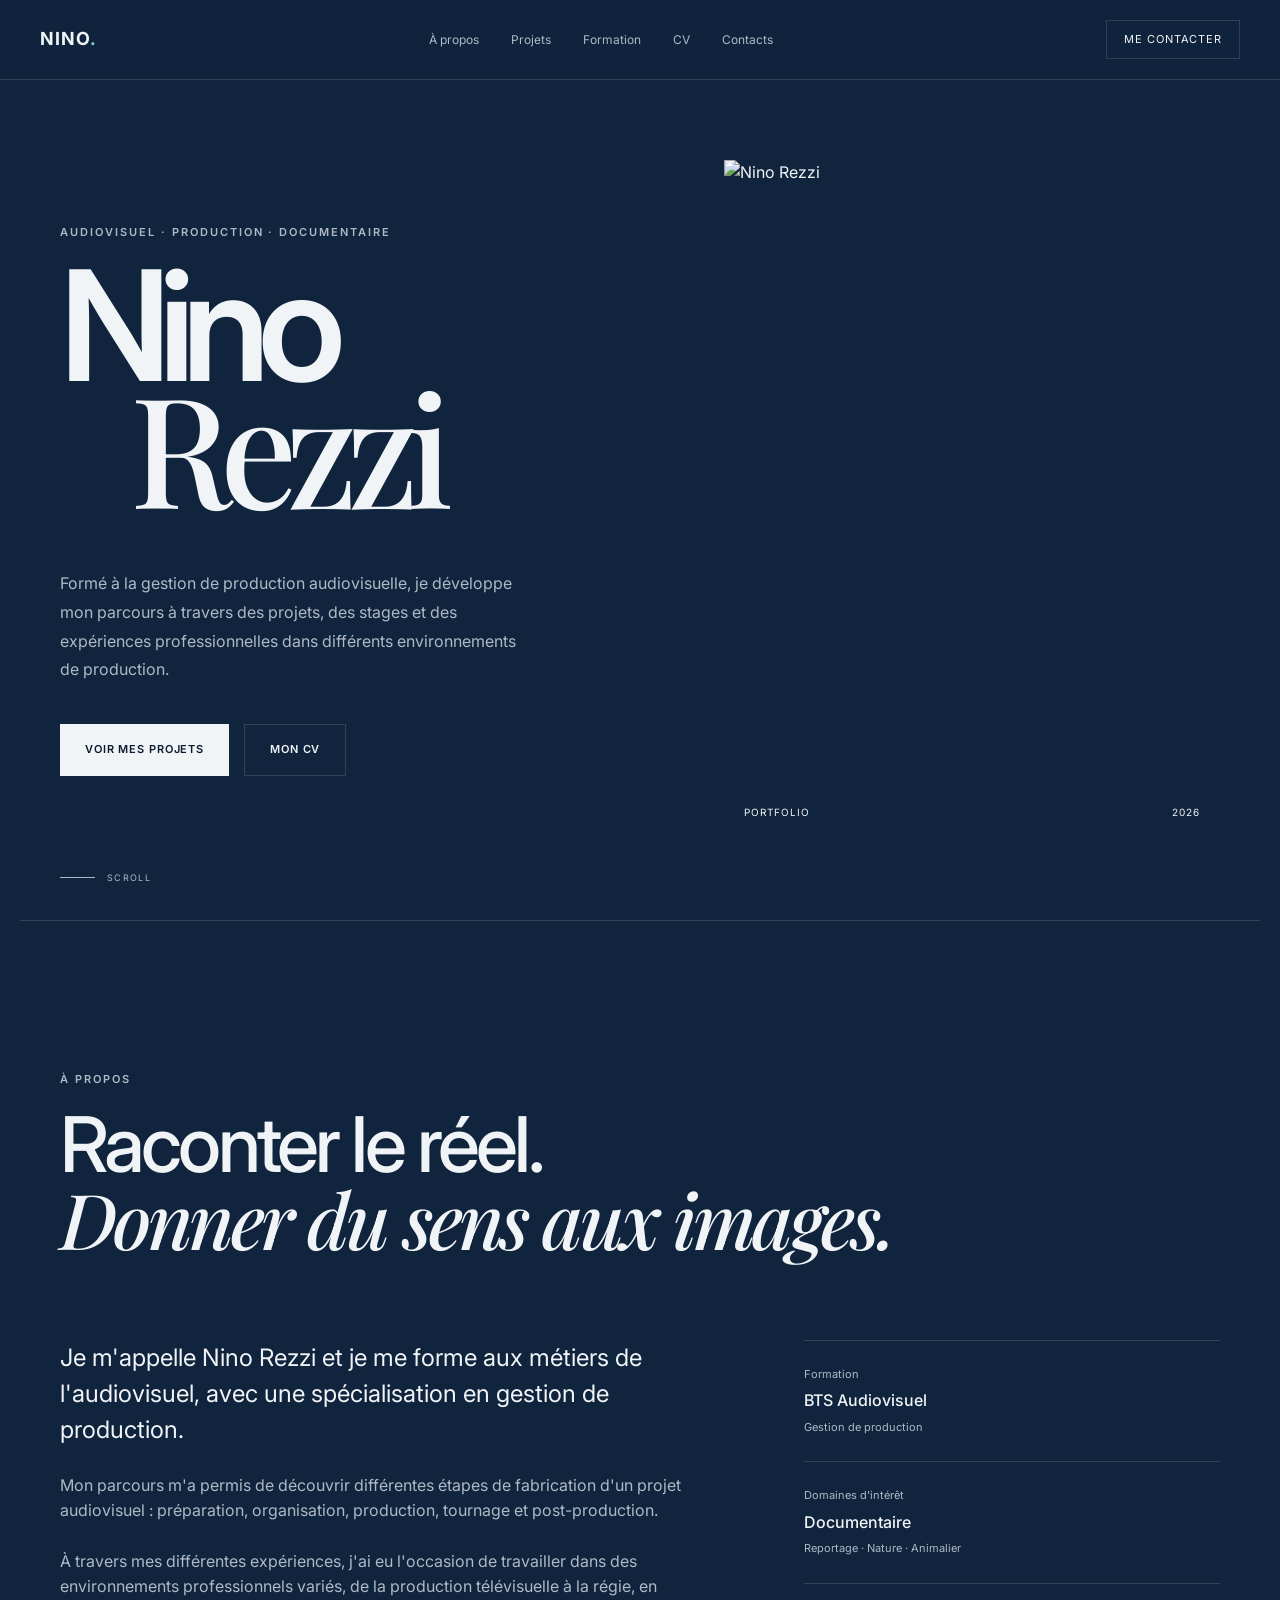
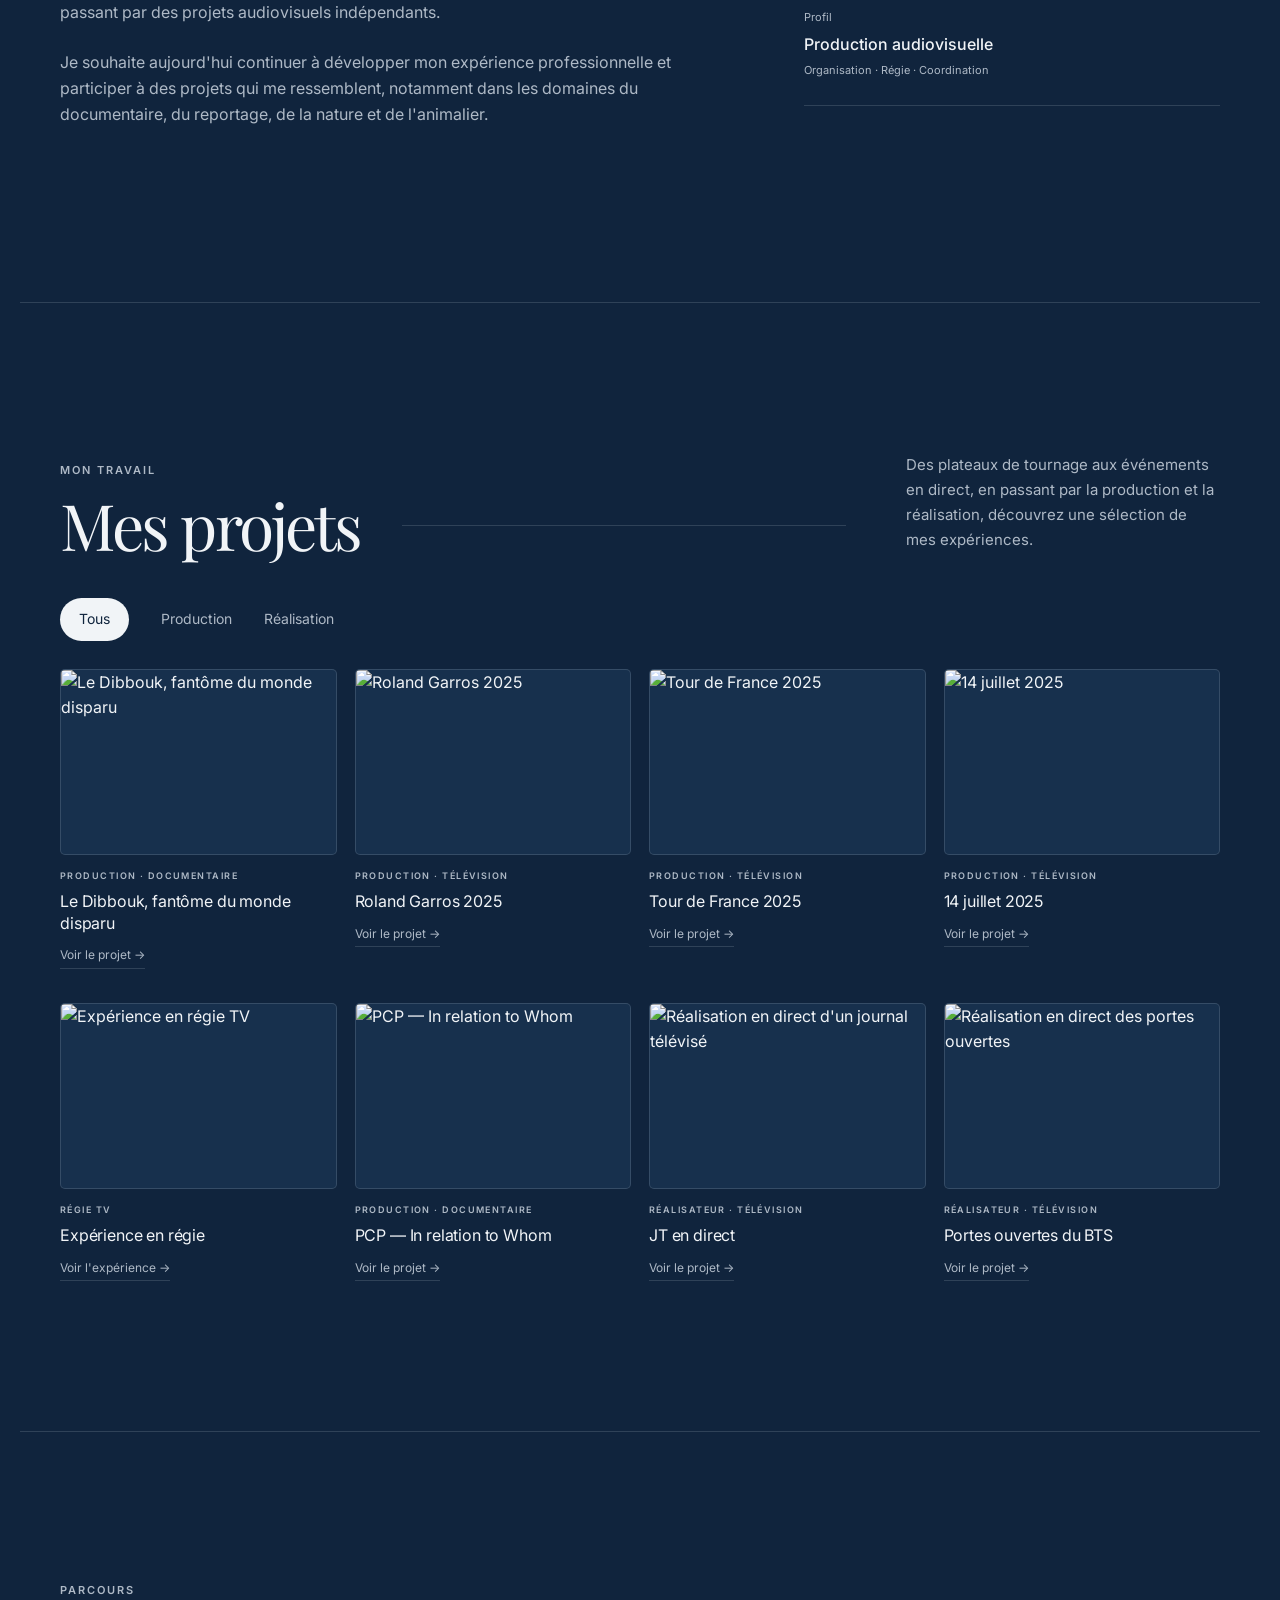
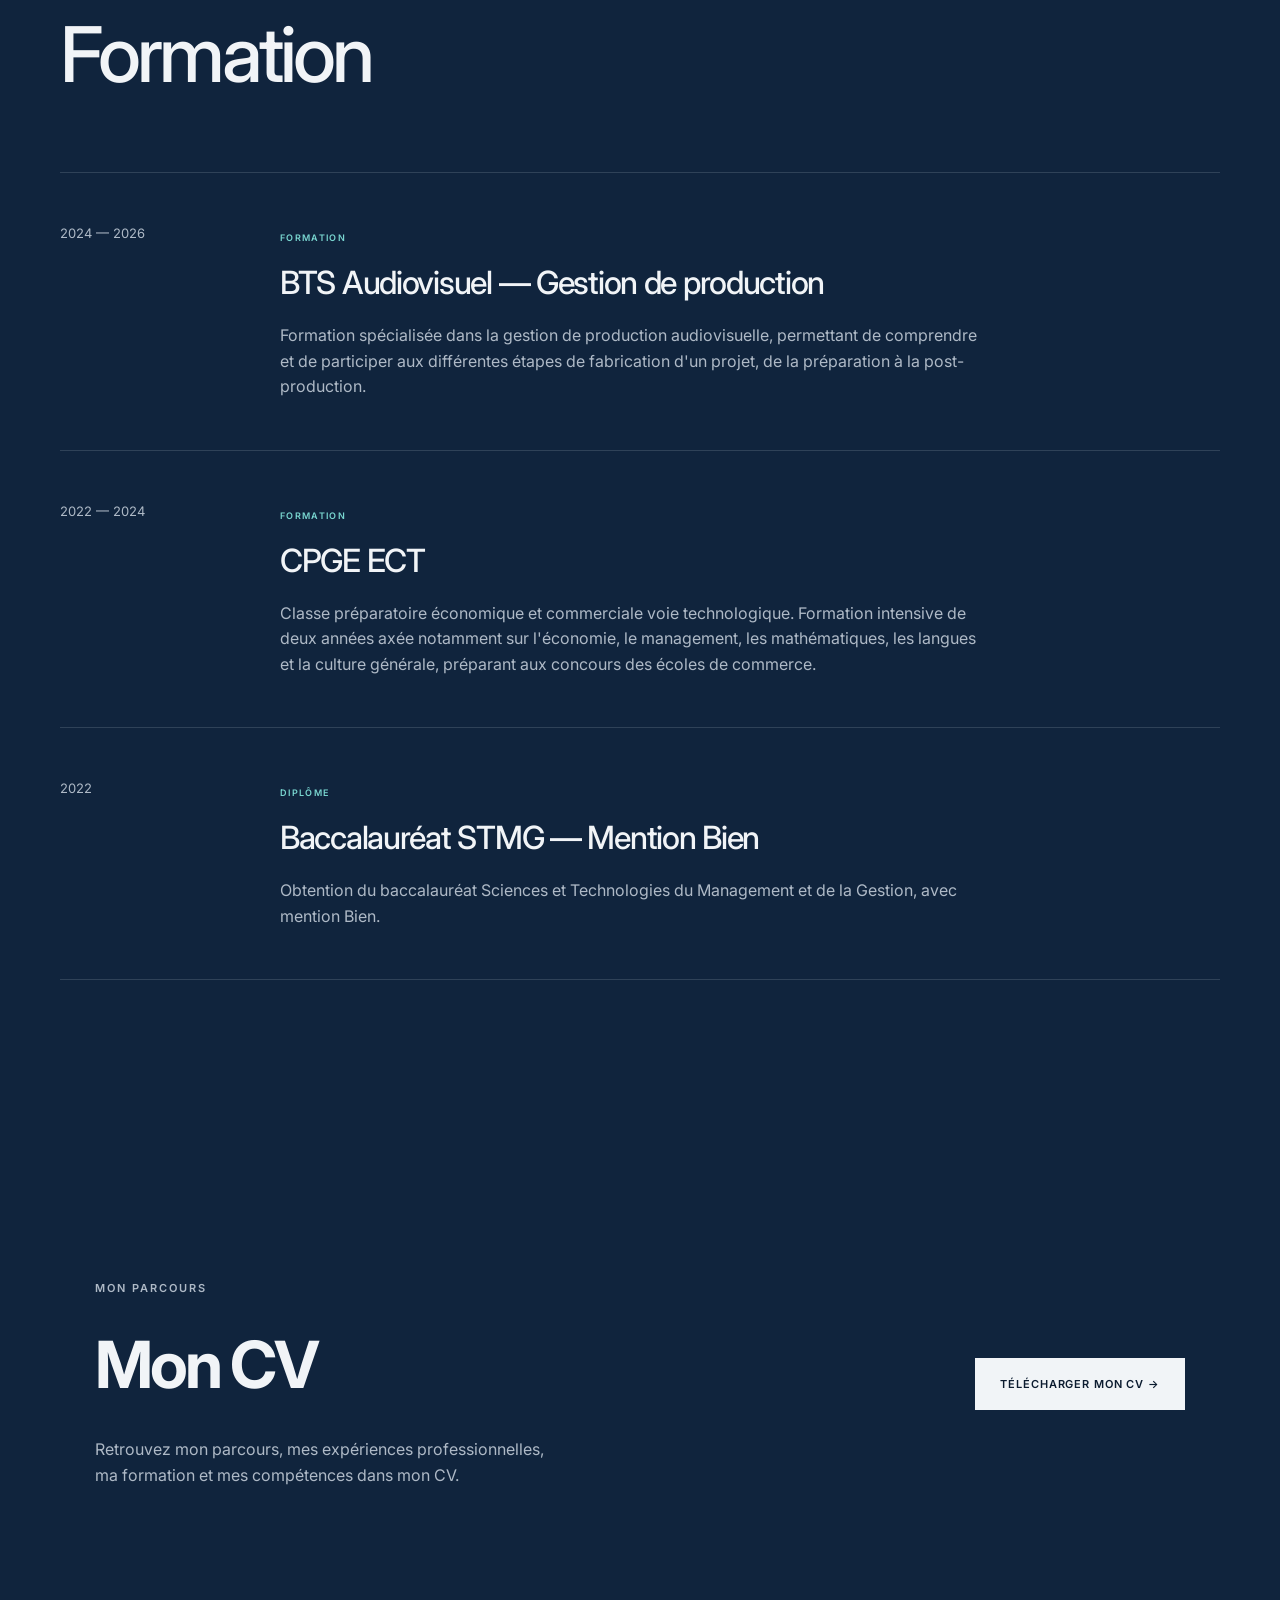
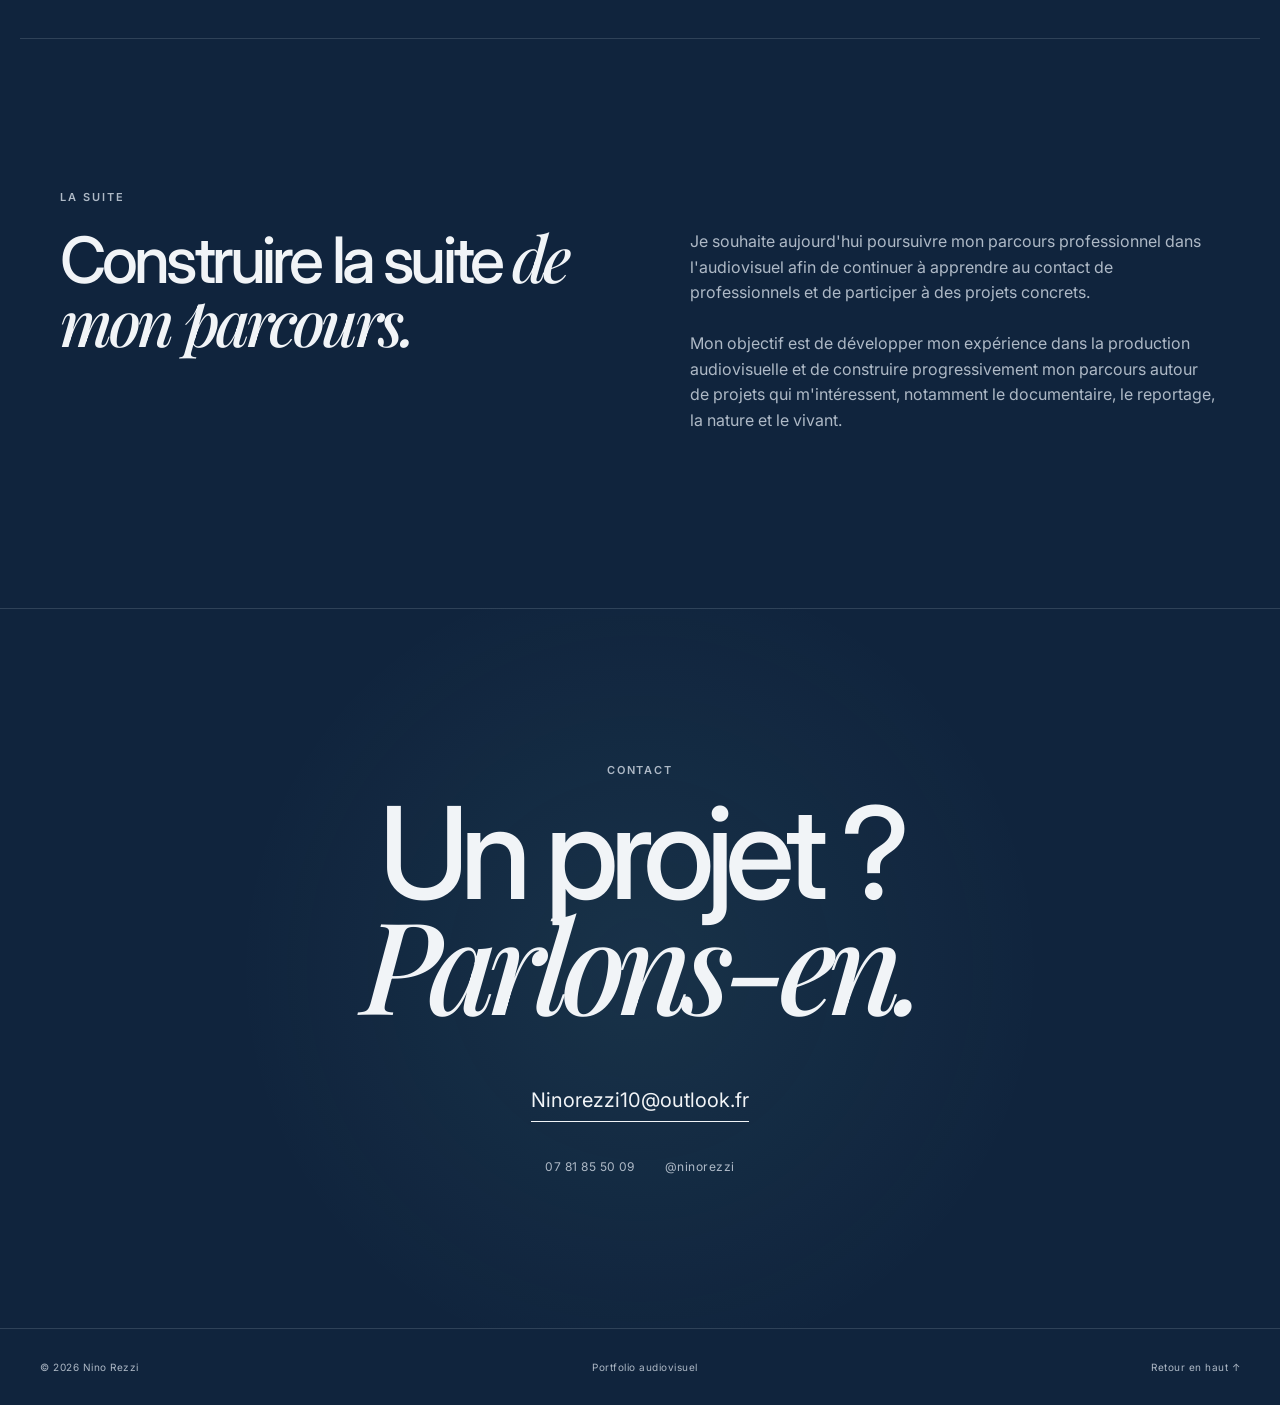
==== index.html @ d38b05e6 "Update index.html" ====
<!DOCTYPE html>
<html lang="fr">

<head>

    <meta charset="UTF-8">

    <meta
        name="viewport"
        content="width=device-width, initial-scale=1.0"
    >

    <title>Nino Rezzi — Portfolio</title>

    <meta
        name="description"
        content="Portfolio de Nino Rezzi — Audiovisuel, production et réalisation."
    >

    <link
        rel="stylesheet"
        href="style.css?v=20260908"
    >

    <link rel="preconnect" href="https://fonts.googleapis.com">

    <link
        rel="preconnect"
        href="https://fonts.gstatic.com"
        crossorigin
    >

    <link
        href="https://fonts.googleapis.com/css2?family=Inter:wght@300;400;500;600;700&family=Playfair+Display:ital,wght@0,500;0,600;1,500&display=swap"
        rel="stylesheet"
    >

</head>


<body>


<!-- =====================================================
     NAVIGATION
===================================================== -->

<header class="navbar">

    <a
        href="#accueil"
        class="logo"
    >
        NINO<span>.</span>
    </a>


    <nav>

        <a href="#apropos">
            À propos
        </a>

        <a href="#projets">
            Projets
        </a>

        <a href="#formation">
            Formation
        </a>

        <a href="#cv">
            CV
        </a>

        <a href="#contact">
            Contacts
        </a>

    </nav>


    <a
        href="#contact"
        class="nav-button"
    >
        Me contacter
    </a>

</header>



<main>


<!-- =====================================================
     ACCUEIL
===================================================== -->

<section
    id="accueil"
    class="hero"
>

    <div class="hero-content">

        <p class="eyebrow">
            AUDIOVISUEL · PRODUCTION · DOCUMENTAIRE
        </p>


        <h1>
            Nino<br>
            <span>Rezzi</span>
        </h1>


        <p class="hero-description">

            Formé à la gestion de production audiovisuelle,
            je développe mon parcours à travers des projets,
            des stages et des expériences professionnelles
            dans différents environnements de production.

        </p>


        <div class="hero-buttons">

            <a
                href="#projets"
                class="button button-primary"
            >
                Voir mes projets
            </a>


            <a
                href="#cv"
                class="button button-secondary"
            >
                Mon CV
            </a>

        </div>

    </div>



    <div class="hero-image">

        <img
            src="images/hero.jpg"
            alt="Nino Rezzi"
        >


        <div class="image-caption">

            <span>
                PORTFOLIO
            </span>

            <span>
                2026
            </span>

        </div>

    </div>



    <div class="scroll-indicator">

        <span></span>

        SCROLL

    </div>

</section>



<!-- =====================================================
     À PROPOS
===================================================== -->

<section
    id="apropos"
    class="section about"
>

    <div class="section-header">

        <p class="eyebrow">
            À PROPOS
        </p>


        <h2>

            Raconter le réel.<br>

            <em>
                Donner du sens aux images.
            </em>

        </h2>

    </div>



    <div class="about-grid">


        <div class="about-text">

            <p class="large-text">

                Je m'appelle Nino Rezzi et je me forme aux métiers
                de l'audiovisuel, avec une spécialisation en
                gestion de production.

            </p>


            <p>

                Mon parcours m'a permis de découvrir différentes
                étapes de fabrication d'un projet audiovisuel :
                préparation, organisation, production, tournage
                et post-production.

            </p>


            <p>

                À travers mes différentes expériences, j'ai eu
                l'occasion de travailler dans des environnements
                professionnels variés, de la production télévisuelle
                à la régie, en passant par des projets audiovisuels
                indépendants.

            </p>


            <p>

                Je souhaite aujourd'hui continuer à développer
                mon expérience professionnelle et participer à
                des projets qui me ressemblent, notamment dans
                les domaines du documentaire, du reportage,
                de la nature et de l'animalier.

            </p>

        </div>



        <div class="about-info">


            <div class="info-item">

                <span>
                    Formation
                </span>

                <strong>
                    BTS Audiovisuel
                </strong>

                <small>
                    Gestion de production
                </small>

            </div>



            <div class="info-item">

                <span>
                    Domaines d'intérêt
                </span>

                <strong>
                    Documentaire
                </strong>

                <small>
                    Reportage · Nature · Animalier
                </small>

            </div>



            <div class="info-item">

                <span>
                    Profil
                </span>

                <strong>
                    Production audiovisuelle
                </strong>

                <small>
                    Organisation · Régie · Coordination
                </small>

            </div>


        </div>

    </div>

</section>



<!-- =====================================================
     PROJETS
===================================================== -->

<section
    id="projets"
    class="section projects"
>


    <!-- =================================================
         EN-TÊTE
    ================================================== -->

    <div class="projects-heading">


        <div class="projects-title">

            <p class="eyebrow">
                MON TRAVAIL
            </p>


            <div class="projects-title-row">

                <h2>
                    Mes projets
                </h2>

                <span class="projects-line"></span>

            </div>

        </div>



        <p class="projects-description">

            Des plateaux de tournage aux événements en direct,
            en passant par la production et la réalisation,
            découvrez une sélection de mes expériences.

        </p>

    </div>



    <!-- =================================================
         FILTRES
         
         SEULEMENT :
         TOUS
         PRODUCTION
         RÉALISATION
    ================================================== -->

    <div class="projects-filters">


        <button
            type="button"
            class="project-filter active"
            data-filter="all"
        >
            Tous
        </button>


        <button
            type="button"
            class="project-filter"
            data-filter="production"
        >
            Production
        </button>


        <button
            type="button"
            class="project-filter"
            data-filter="realisation"
        >
            Réalisation
        </button>


    </div>



    <!-- =================================================
         GRILLE
    ================================================== -->

    <div class="projects-grid">


        <!-- =================================================
             LE DIBBOUK
             PRODUCTION · DOCUMENTAIRE
        ================================================== -->

        <article
            class="project-card"
            data-role="production"
        >

            <div class="project-image">

                <img
                    src="images/dibbouk.jpg"
                    alt="Le Dibbouk, fantôme du monde disparu"
                >


                <div class="project-overlay">

                    <div class="project-preview">

                        <span class="preview-label">
                            MA CONTRIBUTION
                        </span>


                        <p>

                            Gestion de l'équipe technique,
                            organisation et programmation
                            du tournage.

                        </p>


                        <a
                            href="projets/dibbouk.html"
                            class="preview-link"
                        >
                            Voir le projet →
                        </a>

                    </div>

                </div>

            </div>



            <div class="project-info">

                <span class="project-category">
                    PRODUCTION · DOCUMENTAIRE
                </span>


                <h3>
                    Le Dibbouk, fantôme du monde disparu
                </h3>


                <a
                    href="projets/dibbouk.html"
                    class="project-link"
                >
                    Voir le projet →
                </a>

            </div>

        </article>



        <!-- =================================================
             ROLAND GARROS
             PRODUCTION · TÉLÉVISION
        ================================================== -->

        <article
            class="project-card"
            data-role="production"
        >

            <div class="project-image">

                <img
                    src="images/roland-garros.jpg"
                    alt="Roland Garros 2025"
                >


                <div class="project-overlay">

                    <div class="project-preview">

                        <span class="preview-label">
                            MA CONTRIBUTION
                        </span>


                        <p>

                            Installation du car régie et du plateau,
                            visite des installations, planification TV,
                            coordination antenne et publicité.

                        </p>


                        <a
                            href="projets/roland-garros.html"
                            class="preview-link"
                        >
                            Voir le projet →
                        </a>

                    </div>

                </div>

            </div>



            <div class="project-info">

                <span class="project-category">
                    PRODUCTION · TÉLÉVISION
                </span>


                <h3>
                    Roland Garros 2025
                </h3>


                <a
                    href="projets/roland-garros.html"
                    class="project-link"
                >
                    Voir le projet →
                </a>

            </div>

        </article>



        <!-- =================================================
             TOUR DE FRANCE
             PRODUCTION · TÉLÉVISION
        ================================================== -->

        <article
            class="project-card"
            data-role="production"
        >

            <div class="project-image">

                <img
                    src="images/tour-de-france.jpg"
                    alt="Tour de France 2025"
                >


                <div class="project-overlay">

                    <div class="project-preview">

                        <span class="preview-label">
                            MA CONTRIBUTION
                        </span>


                        <p>

                            Suivi des accréditations de l'équipe
                            technique et des journalistes sur
                            l'ensemble du Tour de France.

                        </p>


                        <a
                            href="projets/tour-de-france.html"
                            class="preview-link"
                        >
                            Voir le projet →
                        </a>

                    </div>

                </div>

            </div>



            <div class="project-info">

                <span class="project-category">
                    PRODUCTION · TÉLÉVISION
                </span>


                <h3>
                    Tour de France 2025
                </h3>


                <a
                    href="projets/tour-de-france.html"
                    class="project-link"
                >
                    Voir le projet →
                </a>

            </div>

        </article>



        <!-- =================================================
             14 JUILLET
             PRODUCTION · TÉLÉVISION
        ================================================== -->

        <article
            class="project-card"
            data-role="production"
        >

            <div class="project-image">

                <img
                    src="images/14-juillet.jpg"
                    alt="14 juillet 2025"
                >


                <div class="project-overlay">

                    <div class="project-preview">

                        <span class="preview-label">
                            MA CONTRIBUTION
                        </span>


                        <p>

                            Planification des repérages et préparation
                            technique du dispositif destiné à obtenir
                            les images aériennes du défilé.

                        </p>


                        <a
                            href="projets/14-juillet.html"
                            class="preview-link"
                        >
                            Voir le projet →
                        </a>

                    </div>

                </div>

            </div>



            <div class="project-info">

                <span class="project-category">
                    PRODUCTION · TÉLÉVISION
                </span>


                <h3>
                    14 juillet 2025
                </h3>


                <a
                    href="projets/14-juillet.html"
                    class="project-link"
                >
                    Voir le projet →
                </a>

            </div>

        </article>



        <!-- =================================================
             EXPÉRIENCE EN RÉGIE
             
             CLASSÉE DANS RÉALISATION
             MAIS LABEL = RÉGIE TV
        ================================================== -->

        <article
            class="project-card"
            data-role="realisation"
        >

            <div class="project-image">

                <img
                    src="images/regie.jpg"
                    alt="Expérience en régie TV"
                >


                <div class="project-overlay">

                    <div class="project-preview">

                        <span class="preview-label">
                            MA CONTRIBUTION
                        </span>


                        <p>

                            Installation des caméras à distance,
                            cadrage en direct et participation
                            à la réalisation avec le réalisateur.

                        </p>


                        <a
                            href="projets/regie.html"
                            class="preview-link"
                        >
                            Voir l'expérience →
                        </a>

                    </div>

                </div>

            </div>



            <div class="project-info">

                <span class="project-category">
                    RÉGIE TV
                </span>


                <h3>
                    Expérience en régie
                </h3>


                <a
                    href="projets/regie.html"
                    class="project-link"
                >
                    Voir l'expérience →
                </a>

            </div>

        </article>



        <!-- =================================================
             PCP
             PRODUCTION · DOCUMENTAIRE
        ================================================== -->

        <article
            class="project-card"
            data-role="production"
        >

            <div class="project-image">

                <img
                    src="images/pcp-relation.jpg"
                    alt="PCP — In relation to Whom"
                >


                <div class="project-overlay">

                    <div class="project-preview">

                        <span class="preview-label">
                            MA CONTRIBUTION
                        </span>


                        <p>

                            Organisation, suivi social et juridique,
                            gestion financière et suivi technique.

                        </p>


                        <a
                            href="projets/pcp-relation.html"
                            class="preview-link"
                        >
                            Voir le projet →
                        </a>

                    </div>

                </div>

            </div>



            <div class="project-info">

                <span class="project-category">
                    PRODUCTION · DOCUMENTAIRE
                </span>


                <h3>
                    PCP — In relation to Whom
                </h3>


                <a
                    href="projets/pcp-relation.html"
                    class="project-link"
                >
                    Voir le projet →
                </a>

            </div>

        </article>



        <!-- =================================================
             JT
             RÉALISATEUR · TÉLÉVISION
        ================================================== -->

        <article
            class="project-card"
            data-role="realisation"
        >

            <div class="project-image">

                <img
                    src="images/jt-direct.jpg"
                    alt="Réalisation en direct d'un journal télévisé"
                >


                <div class="project-overlay">

                    <div class="project-preview">

                        <span class="preview-label">
                            MA CONTRIBUTION
                        </span>


                        <p>

                            Réalisation du plateau du JT en direct
                            et création artistique du programme :
                            couleurs, typographie et choix techniques.

                        </p>


                        <a
                            href="projets/jt-direct.html"
                            class="preview-link"
                        >
                            Voir le projet →
                        </a>

                    </div>

                </div>

            </div>



            <div class="project-info">

                <span class="project-category">
                    RÉALISATEUR · TÉLÉVISION
                </span>


                <h3>
                    JT en direct
                </h3>


                <a
                    href="projets/jt-direct.html"
                    class="project-link"
                >
                    Voir le projet →
                </a>

            </div>

        </article>



        <!-- =================================================
             JPO
             RÉALISATEUR · TÉLÉVISION
        ================================================== -->

        <article
            class="project-card"
            data-role="realisation"
        >

            <div class="project-image">

                <img
                    src="images/jpo.jpg"
                    alt="Réalisation en direct des portes ouvertes"
                >


                <div class="project-overlay">

                    <div class="project-preview">

                        <span class="preview-label">
                            MA CONTRIBUTION
                        </span>


                        <p>

                            Réalisation du plateau JPO en direct
                            et création artistique autour
                            de la diffusion.

                        </p>


                        <a
                            href="projets/jpo.html"
                            class="preview-link"
                        >
                            Voir le projet →
                        </a>

                    </div>

                </div>

            </div>



            <div class="project-info">

                <span class="project-category">
                    RÉALISATEUR · TÉLÉVISION
                </span>


                <h3>
                    Portes ouvertes du BTS
                </h3>


                <a
                    href="projets/jpo.html"
                    class="project-link"
                >
                    Voir le projet →
                </a>

            </div>

        </article>


    </div>

</section>



<!-- =====================================================
     FORMATION
===================================================== -->

<section
    id="formation"
    class="section formation"
>


    <div class="section-header">

        <p class="eyebrow">
            PARCOURS
        </p>


        <h2>
            Formation
        </h2>

    </div>



    <div class="timeline">


        <div class="timeline-item">

            <div class="timeline-date">
                2024 — 2026
            </div>


            <div class="timeline-content">

                <span>
                    FORMATION
                </span>


                <h3>
                    BTS Audiovisuel — Gestion de production
                </h3>


                <p>

                    Formation spécialisée dans la gestion de
                    production audiovisuelle, permettant de
                    comprendre et de participer aux différentes
                    étapes de fabrication d'un projet, de la
                    préparation à la post-production.

                </p>

            </div>

        </div>



        <div class="timeline-item">

            <div class="timeline-date">
                2022 — 2024
            </div>


            <div class="timeline-content">

                <span>
                    FORMATION
                </span>


                <h3>
                    CPGE ECT
                </h3>


                <p>

                    Classe préparatoire économique et commerciale
                    voie technologique. Formation intensive de deux
                    années axée notamment sur l'économie, le management,
                    les mathématiques, les langues et la culture générale,
                    préparant aux concours des écoles de commerce.

                </p>

            </div>

        </div>



        <div class="timeline-item">

            <div class="timeline-date">
                2022
            </div>


            <div class="timeline-content">

                <span>
                    DIPLÔME
                </span>


                <h3>
                    Baccalauréat STMG — Mention Bien
                </h3>


                <p>

                    Obtention du baccalauréat Sciences et Technologies
                    du Management et de la Gestion, avec mention Bien.

                </p>

            </div>

        </div>


    </div>

</section>



<!-- =====================================================
     CV
===================================================== -->

<section
    id="cv"
    class="section cv"
>


    <div class="cv-container">


        <div>

            <p class="eyebrow">
                MON PARCOURS
            </p>


            <h2>
                Mon CV
            </h2>


            <p>

                Retrouvez mon parcours, mes expériences
                professionnelles, ma formation et mes compétences
                dans mon CV.

            </p>

        </div>



        <a
            href="documents/CV-Nino-Rezzi.pdf"
            target="_blank"
            class="button button-primary"
        >
            Télécharger mon CV →
        </a>


    </div>

</section>



<!-- =====================================================
     OBJECTIFS
===================================================== -->

<section
    class="section objectives"
>


    <div class="objectives-grid">


        <div>

            <p class="eyebrow">
                LA SUITE
            </p>


            <h2>

                Construire la suite
                <em>de mon parcours.</em>

            </h2>

        </div>



        <div class="objective-text">

            <p>

                Je souhaite aujourd'hui poursuivre mon parcours
                professionnel dans l'audiovisuel afin de continuer
                à apprendre au contact de professionnels et de
                participer à des projets concrets.

            </p>


            <p>

                Mon objectif est de développer mon expérience
                dans la production audiovisuelle et de construire
                progressivement mon parcours autour de projets
                qui m'intéressent, notamment le documentaire,
                le reportage, la nature et le vivant.

            </p>

        </div>


    </div>

</section>



<!-- =====================================================
     CONTACT
===================================================== -->

<section
    id="contact"
    class="contact"
>


    <div class="contact-content">


        <p class="eyebrow">
            CONTACT
        </p>


        <h2>

            Un projet ?<br>

            <em>
                Parlons-en.
            </em>

        </h2>


        <a
            href="mailto:Ninorezzi10@outlook.fr"
            class="contact-email"
        >
            Ninorezzi10@outlook.fr
        </a>


        <div class="contact-details">

            <a href="tel:+33781855009">
                07 81 85 50 09
            </a>


            <a
                href="https://www.instagram.com/ninorezzi/"
                target="_blank"
                rel="noopener noreferrer"
            >
                @ninorezzi
            </a>

        </div>


    </div>

</section>


</main>



<!-- =====================================================
     FOOTER
===================================================== -->

<footer>

    <span>
        © 2026 Nino Rezzi
    </span>


    <span>
        Portfolio audiovisuel
    </span>


    <a href="#accueil">
        Retour en haut ↑
    </a>

</footer>



<!-- =====================================================
     FILTRE DES PROJETS
===================================================== -->

<script>

document.addEventListener(
    "DOMContentLoaded",
    () => {

        const filters =
            document.querySelectorAll(
                ".project-filter"
            );


        const cards =
            document.querySelectorAll(
                ".project-card"
            );


        filters.forEach(
            (filter) => {

                filter.addEventListener(
                    "click",
                    () => {

                        const selectedFilter =
                            filter.dataset.filter;


                        /* -----------------------------
                           BOUTON ACTIF
                        ----------------------------- */

                        filters.forEach(
                            (item) => {

                                item.classList.remove(
                                    "active"
                                );

                            }
                        );


                        filter.classList.add(
                            "active"
                        );


                        /* -----------------------------
                           FILTRAGE
                        ----------------------------- */

                        cards.forEach(
                            (card) => {

                                const role =
                                    card.dataset.role;


                                if (
                                    selectedFilter === "all" ||
                                    role === selectedFilter
                                ) {

                                    card.hidden = false;

                                } else {

                                    card.hidden = true;

                                }

                            }
                        );

                    }
                );

            }
        );

    }
);

</script>


</body>

</html>
---- style.css ----
/* =====================================================
   VARIABLES
===================================================== */

:root {

    --background: #10243d;
    --background-dark: #0c1c30;
    --background-light: #17304d;

    --text: #f1f4f7;
    --text-muted: #aeb9c6;

    --border: rgba(220, 230, 240, 0.15);

    --accent: #79d6d0;

    --container: 1240px;

}


/* =====================================================
   RESET
===================================================== */

* {

    margin: 0;
    padding: 0;

    box-sizing: border-box;

}


html {

    scroll-behavior: smooth;

}


body {

    background: var(--background);

    color: var(--text);

    font-family: "Inter", sans-serif;

    line-height: 1.6;

    overflow-x: hidden;

}


a {

    color: inherit;

    text-decoration: none;

}


img {

    display: block;

    width: 100%;

}


button {

    font: inherit;

}


::selection {

    background: var(--accent);

    color: var(--background-dark);

}


/* =====================================================
   SECTIONS
===================================================== */

.section {

    position: relative;

    max-width: var(--container);

    margin: auto;

    padding: 150px 40px;

}


.section-header {

    margin-bottom: 80px;

}


.eyebrow {

    color: var(--text-muted);

    font-size: 11px;

    font-weight: 600;

    letter-spacing: 0.18em;

    text-transform: uppercase;

}


.section-header h2 {

    margin-top: 20px;

    font-size: clamp(48px, 6vw, 82px);

    font-weight: 500;

    letter-spacing: -0.05em;

    line-height: 0.95;

}


.section-header h2 em {

    font-family: "Playfair Display", serif;

    font-weight: 500;

}


.section-header > p:last-child {

    max-width: 520px;

    margin-top: 30px;

    color: var(--text-muted);

}


/* =====================================================
   NAVIGATION
===================================================== */

.navbar {

    position: fixed;

    z-index: 100;

    top: 0;
    left: 0;

    width: 100%;

    height: 80px;

    display: flex;

    align-items: center;

    justify-content: space-between;

    padding: 0 40px;

    background: rgba(16, 36, 61, 0.88);

    backdrop-filter: blur(15px);

    border-bottom: 1px solid var(--border);

}


.logo {

    font-size: 18px;

    font-weight: 700;

    letter-spacing: 0.05em;

}


.logo span {

    color: var(--accent);

}


.navbar nav {

    display: flex;

    gap: 32px;

}


.navbar nav a {

    color: var(--text-muted);

    font-size: 12px;

    transition: color 0.3s ease;

}


.navbar nav a:hover {

    color: var(--text);

}


.nav-button {

    border: 1px solid var(--border);

    padding: 10px 17px;

    font-size: 11px;

    text-transform: uppercase;

    letter-spacing: 0.08em;

    transition: 0.3s ease;

}


.nav-button:hover {

    background: var(--text);

    color: var(--background-dark);

}


/* =====================================================
   HERO
===================================================== */

.hero {

    position: relative;

    min-height: 100vh;

    max-width: 1400px;

    margin: auto;

    padding: 160px 60px 80px;

    display: grid;

    grid-template-columns: 1fr 0.85fr;

    align-items: center;

    gap: 80px;

}


.hero-content {

    position: relative;

    z-index: 2;

}


.hero h1 {

    margin-top: 25px;

    font-size: clamp(80px, 12vw, 170px);

    font-weight: 600;

    letter-spacing: -0.08em;

    line-height: 0.78;

}


.hero h1 span {

    display: inline-block;

    margin-left: 70px;

    font-family: "Playfair Display", serif;

    font-weight: 500;

}


.hero-description {

    max-width: 470px;

    margin-top: 55px;

    color: var(--text-muted);

    font-size: 16px;

    line-height: 1.8;

}


.hero-buttons {

    display: flex;

    gap: 15px;

    margin-top: 40px;

}


/* =====================================================
   BUTTONS
===================================================== */

.button {

    display: inline-flex;

    align-items: center;

    justify-content: center;

    min-height: 52px;

    padding: 0 25px;

    font-size: 11px;

    font-weight: 600;

    letter-spacing: 0.08em;

    text-transform: uppercase;

    transition: all 0.3s ease;

}


.button-primary {

    background: var(--text);

    color: var(--background-dark);

}


.button-primary:hover {

    background: var(--accent);

    transform: translateY(-2px);

}


.button-secondary {

    border: 1px solid var(--border);

}


.button-secondary:hover {

    border-color: var(--text);

    transform: translateY(-2px);

}


/* =====================================================
   HERO IMAGE
===================================================== */

.hero-image {

    position: relative;

    height: 680px;

    overflow: hidden;

}


.hero-image img {

    width: 100%;

    height: 100%;

    object-fit: cover;

    filter: saturate(0.85);

    transition: transform 0.8s ease;

}


.hero-image:hover img {

    transform: scale(1.03);

}


.image-caption {

    position: absolute;

    z-index: 2;

    bottom: 20px;

    left: 20px;

    right: 20px;

    display: flex;

    justify-content: space-between;

    font-size: 10px;

    letter-spacing: 0.1em;

}


.scroll-indicator {

    position: absolute;

    bottom: 35px;

    left: 60px;

    display: flex;

    align-items: center;

    gap: 12px;

    color: var(--text-muted);

    font-size: 9px;

    letter-spacing: 0.15em;

}


.scroll-indicator span {

    width: 35px;

    height: 1px;

    background: var(--text-muted);

}


/* =====================================================
   ABOUT
===================================================== */

.about {

    border-top: 1px solid var(--border);

}


.about-grid {

    display: grid;

    grid-template-columns: 1.2fr 0.8fr;

    gap: 120px;

}


.about-text {

    max-width: 650px;

}


.about-text p {

    margin-bottom: 25px;

    color: var(--text-muted);

}


.about-text .large-text {

    color: var(--text);

    font-size: 24px;

    line-height: 1.5;

}


.about-info {

    border-top: 1px solid var(--border);

}


.info-item {

    padding: 25px 0;

    border-bottom: 1px solid var(--border);

}


.info-item span,
.info-item small {

    display: block;

    color: var(--text-muted);

    font-size: 11px;

}


.info-item strong {

    display: block;

    margin: 5px 0;

    font-size: 16px;

    font-weight: 500;

}


/* =====================================================
   PROJETS
===================================================== */

.projects {

    border-top: 1px solid var(--border);

}


/* -----------------------------------------------------
   EN-TÊTE
----------------------------------------------------- */

.projects-heading {

    display: grid;

    grid-template-columns:
        minmax(0, 2fr)
        minmax(280px, 0.8fr);

    gap: 60px;

    align-items: end;

    margin-bottom: 42px;

}


.projects-title {

    min-width: 0;

}


.projects-title .eyebrow {

    margin-bottom: 16px;

}


.projects-title-row {

    display: flex;

    align-items: center;

    gap: 42px;

}


.projects-title-row h2 {

    margin: 0;

    white-space: nowrap;

    font-family: "Playfair Display", serif;

    font-size: clamp(54px, 5vw, 76px);

    font-weight: 400;

    line-height: 0.95;

    letter-spacing: -0.045em;

}


.projects-line {

    height: 1px;

    flex: 1;

    min-width: 80px;

    background: var(--border);

}


.projects-description {

    max-width: 410px;

    margin: 0 0 4px auto;

    color: var(--text-muted);

    font-size: 15px;

    line-height: 1.65;

}


/* -----------------------------------------------------
   FILTRES
----------------------------------------------------- */

.projects-filters {

    display: flex;

    align-items: center;

    flex-wrap: wrap;

    gap: 12px 32px;

    margin-bottom: 28px;

}


.project-filter {

    appearance: none;

    border: 0;

    background: transparent;

    color: var(--text-muted);

    padding: 10px 0;

    font-family: "Inter", sans-serif;

    font-size: 14px;

    cursor: pointer;

    transition:
        color 0.25s ease,
        background-color 0.25s ease,
        padding 0.25s ease;

}


.project-filter:hover {

    color: var(--text);

}


.project-filter.active {

    color: var(--background);

    background: var(--text);

    padding: 10px 19px;

    border-radius: 999px;

}


/* -----------------------------------------------------
   GRILLE
----------------------------------------------------- */

.projects .projects-grid {

    display: grid;

    grid-template-columns:
        repeat(4, minmax(0, 1fr));

    gap: 34px 18px;

    width: 100%;

}


.projects .project-card {

    min-width: 0;

    display: block;

    background: transparent;

    border: 0;

    padding: 0;

}


.projects .project-card[hidden] {

    display: none;

}


/* -----------------------------------------------------
   IMAGES
----------------------------------------------------- */

.projects .project-image {

    position: relative;

    width: 100%;

    aspect-ratio: 1.48 / 1;

    overflow: hidden;

    border-radius: 5px;

    border: 1px solid var(--border);

    background: var(--background-light);

    cursor: pointer;

}


.projects .project-image img {

    display: block;

    width: 100%;

    height: 100%;

    object-fit: cover;

    transition:
        transform 0.6s
        cubic-bezier(0.22, 1, 0.36, 1),

        filter 0.4s ease;

}


.projects .project-card:hover
.projects .project-image img {

    transform: scale(1.035);

}


/* -----------------------------------------------------
   OVERLAY
----------------------------------------------------- */

.projects .project-overlay {

    position: absolute;

    inset: 0;

    display: flex;

    align-items: flex-end;

    padding: 22px;

    background:
        linear-gradient(
            to top,
            rgba(12, 28, 48, 0.96) 0%,
            rgba(12, 28, 48, 0.78) 42%,
            rgba(12, 28, 48, 0.05) 100%
        );

    opacity: 0;

    transition: opacity 0.35s ease;

}


.projects .project-card:hover
.projects .project-overlay,

.projects .project-card:focus-within
.projects .project-overlay {

    opacity: 1;

}


.projects .project-preview {

    transform: translateY(12px);

    transition:
        transform 0.4s ease;

}


.projects .project-card:hover
.projects .project-preview,

.projects .project-card:focus-within
.projects .project-preview {

    transform: translateY(0);

}


.projects .preview-label {

    display: block;

    margin-bottom: 9px;

    color: var(--accent);

    font-size: 9px;

    font-weight: 600;

    letter-spacing: 0.16em;

}


.projects .project-preview p {

    max-width: 330px;

    margin: 0 0 15px;

    color: var(--text);

    font-size: 12px;

    line-height: 1.55;

}


.projects .preview-link {

    display: inline-flex;

    align-items: center;

    color: var(--text);

    font-size: 12px;

    text-decoration: none;

    border-bottom:
        1px solid
        rgba(241, 244, 247, 0.5);

    padding-bottom: 3px;

    transition:
        color 0.2s ease,
        border-color 0.2s ease;

}


.projects .preview-link:hover {

    color: var(--accent);

    border-color: var(--accent);

}


/* -----------------------------------------------------
   INFORMATIONS
----------------------------------------------------- */

.projects .project-info {

    padding-top: 15px;

}


.projects .project-category {

    display: block;

    margin-bottom: 9px;

    color: var(--text-muted);

    font-size: 9px;

    font-weight: 600;

    letter-spacing: 0.16em;

    line-height: 1.3;

}


.projects .project-info h3 {

    margin: 0;

    color: var(--text);

    font-size: 16px;

    font-weight: 400;

    line-height: 1.35;

    letter-spacing: -0.01em;

}


.projects .project-link {

    display: inline-flex;

    align-items: center;

    gap: 8px;

    margin-top: 11px;

    color: var(--text-muted);

    font-size: 12px;

    text-decoration: none;

    border-bottom:
        1px solid
        var(--border);

    padding-bottom: 3px;

    transition:
        color 0.2s ease,
        border-color 0.2s ease;

}


.projects .project-link:hover {

    color: var(--text);

    border-color: var(--text);

}


/* =====================================================
   FORMATION / TIMELINE
===================================================== */

.formation {

    border-top: 1px solid var(--border);

}


.timeline {

    border-top: 1px solid var(--border);

}


.timeline-item {

    display: grid;

    grid-template-columns: 220px 1fr;

    padding: 50px 0;

    border-bottom: 1px solid var(--border);

}


.timeline-date {

    color: var(--text-muted);

    font-size: 13px;

}


.timeline-content > span {

    color: var(--accent);

    font-size: 9px;

    font-weight: 600;

    letter-spacing: 0.15em;

}


.timeline-content h3 {

    margin-top: 8px;

    font-size: 32px;

    font-weight: 500;

    letter-spacing: -0.04em;

}


.timeline-content p {

    max-width: 700px;

    margin-top: 15px;

    color: var(--text-muted);

}


/* =====================================================
   CV
===================================================== */

.cv {

    max-width: none;

    background: var(--background);

}


.cv-container {

    max-width: 1090px;

    margin: auto;

    display: flex;

    align-items: center;

    justify-content: space-between;

    gap: 50px;

}


.cv h2 {

    margin-top: 15px;

    font-size: 65px;

    letter-spacing: -0.05em;

}


.cv p:last-of-type {

    max-width: 450px;

    margin-top: 20px;

    color: var(--text-muted);

}


/* =====================================================
   OBJECTIFS
===================================================== */

.objectives {

    border-top: 1px solid var(--border);

}


.objectives-grid {

    display: grid;

    grid-template-columns: 1fr 1fr;

    gap: 100px;

}


.objectives h2 {

    margin-top: 20px;

    font-size: clamp(45px, 5vw, 70px);

    font-weight: 500;

    line-height: 0.95;

    letter-spacing: -0.06em;

}


.objectives h2 em {

    font-family: "Playfair Display", serif;

    font-weight: 500;

}


.objective-text {

    padding-top: 40px;

}


.objective-text p {

    margin-bottom: 25px;

    color: var(--text-muted);

}


/* =====================================================
   CONTACT
===================================================== */

.contact {

    min-height: 80vh;

    display: flex;

    align-items: center;

    justify-content: center;

    padding: 100px 40px;

    text-align: center;

    border-top: 1px solid var(--border);

    background:
        radial-gradient(
            circle at center,
            rgba(121, 214, 208, 0.08),
            transparent 55%
        );

}


.contact h2 {

    margin-top: 20px;

    font-size: clamp(65px, 10vw, 140px);

    font-weight: 500;

    letter-spacing: -0.07em;

    line-height: 0.85;

}


.contact h2 em {

    font-family: "Playfair Display", serif;

    font-weight: 500;

}


.contact-email {

    display: inline-block;

    margin-top: 60px;

    padding-bottom: 5px;

    border-bottom: 1px solid var(--text);

    font-size: 20px;

    transition: 0.3s ease;

}


.contact-email:hover {

    color: var(--accent);

    border-color: var(--accent);

}


.contact-details {

    display: flex;

    justify-content: center;

    align-items: center;

    flex-wrap: wrap;

    gap: 30px;

    margin-top: 35px;

}


.contact-details a {

    color: var(--text-muted);

    font-size: 12px;

    letter-spacing: 0.04em;

    transition: color 0.3s ease;

}


.contact-details a:hover {

    color: var(--accent);

}


/* =====================================================
   FOOTER
===================================================== */

footer {

    max-width: 1400px;

    margin: auto;

    padding: 30px 40px;

    display: flex;

    justify-content: space-between;

    border-top: 1px solid var(--border);

    color: var(--text-muted);

    font-size: 10px;

    letter-spacing: 0.05em;

}


footer a:hover {

    color: var(--accent);

}


/* =====================================================
   FOCUS
===================================================== */

.project-filter:focus-visible,
.project-link:focus-visible,
.preview-link:focus-visible,
.nav-button:focus-visible,
.button:focus-visible {

    outline: 1px solid var(--accent);

    outline-offset: 4px;

}


/* =====================================================
   TABLET
===================================================== */

@media (max-width: 1000px) {


    .navbar nav {

        display: none;

    }


    .hero {

        grid-template-columns: 1fr;

        padding: 140px 30px 80px;

        gap: 50px;

    }


    .hero-image {

        height: 550px;

    }


    .scroll-indicator {

        display: none;

    }


    .section {

        padding: 100px 30px;

    }


    .about-grid {

        grid-template-columns: 1fr;

        gap: 60px;

    }


    /* Projets */

    .projects-heading {

        grid-template-columns: 1fr;

        gap: 25px;

    }


    .projects-description {

        margin: 0;

        max-width: 550px;

    }


    .projects .projects-grid {

        grid-template-columns:
            repeat(2, minmax(0, 1fr));

        gap: 45px 20px;

    }


    .timeline-item {

        grid-template-columns: 150px 1fr;

    }


    .objectives-grid {

        grid-template-columns: 1fr;

        gap: 30px;

    }


    .cv-container {

        flex-direction: column;

        align-items: flex-start;

    }

}


/* =====================================================
   MOBILE
===================================================== */

@media (max-width: 600px) {


    .navbar {

        padding: 0 20px;

    }


    .nav-button {

        display: none;

    }


    .hero {

        padding: 130px 20px 60px;

    }


    .hero h1 {

        font-size: 76px;

    }


    .hero h1 span {

        margin-left: 30px;

    }


    .hero-description {

        margin-top: 40px;

    }


    .hero-buttons {

        flex-direction: column;

        align-items: stretch;

    }


    .hero-image {

        height: 420px;

    }


    .section {

        padding: 80px 20px;

    }


    .section-header {

        margin-bottom: 50px;

    }


    .section-header h2 {

        font-size: 52px;

    }


    .about-text .large-text {

        font-size: 20px;

    }


    /* ---------------------------------------------
       PROJETS MOBILE
    --------------------------------------------- */

    .projects-heading {

        gap: 28px;

        margin-bottom: 30px;

    }


    .projects-title .eyebrow {

        margin-bottom: 12px;

    }


    .projects-title-row {

        gap: 18px;

    }


    .projects-title-row h2 {

        font-size: 50px;

    }


    .projects-line {

        min-width: 25px;

    }


    .projects-description {

        font-size: 13px;

        line-height: 1.6;

    }


    .projects-filters {

        gap: 7px 20px;

        margin-bottom: 25px;

    }


    .project-filter {

        font-size: 12px;

    }


    .project-filter.active {

        padding: 9px 15px;

    }


    .projects .projects-grid {

        grid-template-columns: 1fr;

        gap: 50px;

    }


    .projects .project-image {

        aspect-ratio: 1.45 / 1;

    }


    /*
       Sur mobile, il n'y a pas de vrai hover.
       Le contenu reste accessible au focus / toucher.
    */

    .projects .project-overlay {

        opacity: 0;

    }


    .projects .project-card:active
    .project-overlay,

    .projects .project-card:focus-within
    .project-overlay {

        opacity: 1;

    }


    /* ---------------------------------------------
       FORMATION
    --------------------------------------------- */

    .timeline-item {

        display: block;

    }


    .timeline-date {

        margin-bottom: 20px;

    }


    .timeline-content h3 {

        font-size: 26px;

    }


    /* ---------------------------------------------
       CV
    --------------------------------------------- */

    .cv h2 {

        font-size: 52px;

    }


    /* ---------------------------------------------
       CONTACT
    --------------------------------------------- */

    .contact {

        min-height: 70vh;

        padding: 80px 20px;

    }


    .contact h2 {

        font-size: 65px;

    }


    .contact-email {

        font-size: 16px;

    }


    .contact-details {

        flex-direction: column;

        gap: 15px;

    }


    /* ---------------------------------------------
       FOOTER
    --------------------------------------------- */

    footer {

        padding: 25px 20px;

        flex-direction: column;

        gap: 10px;

    }

}
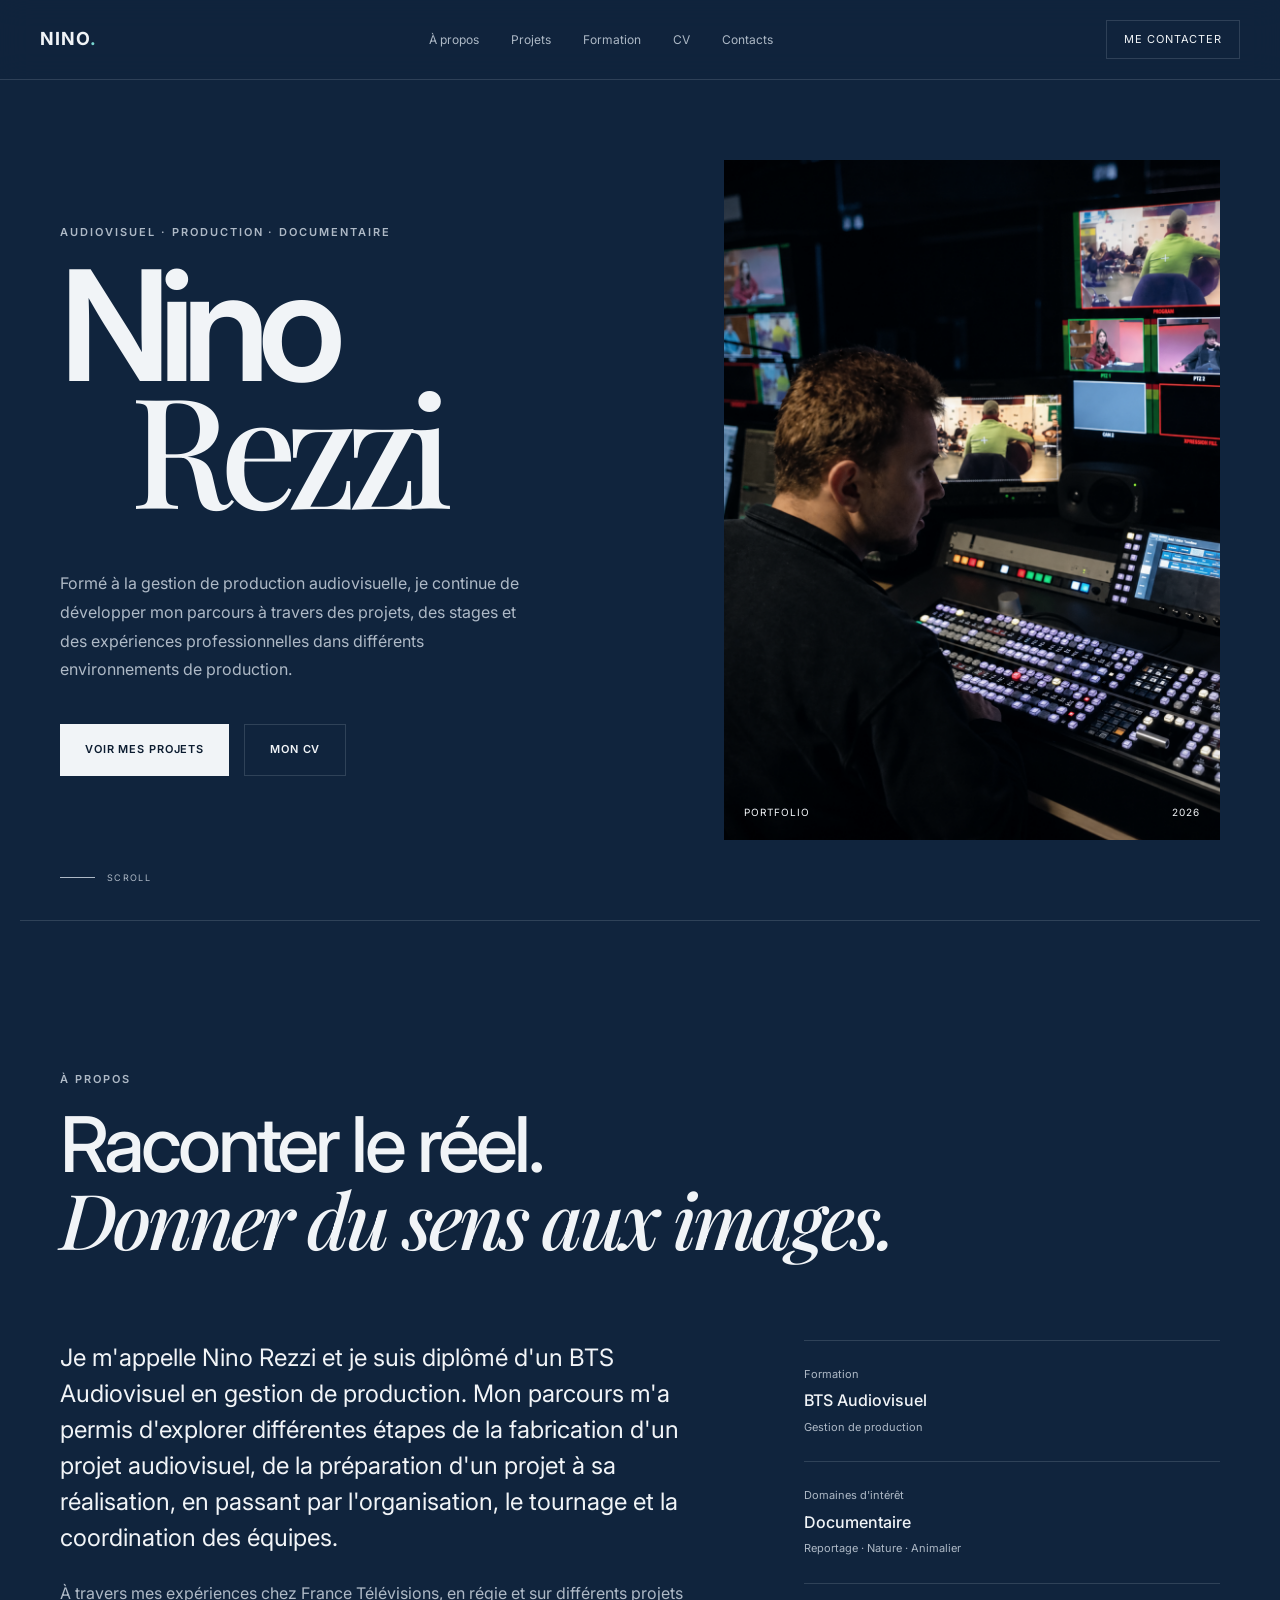
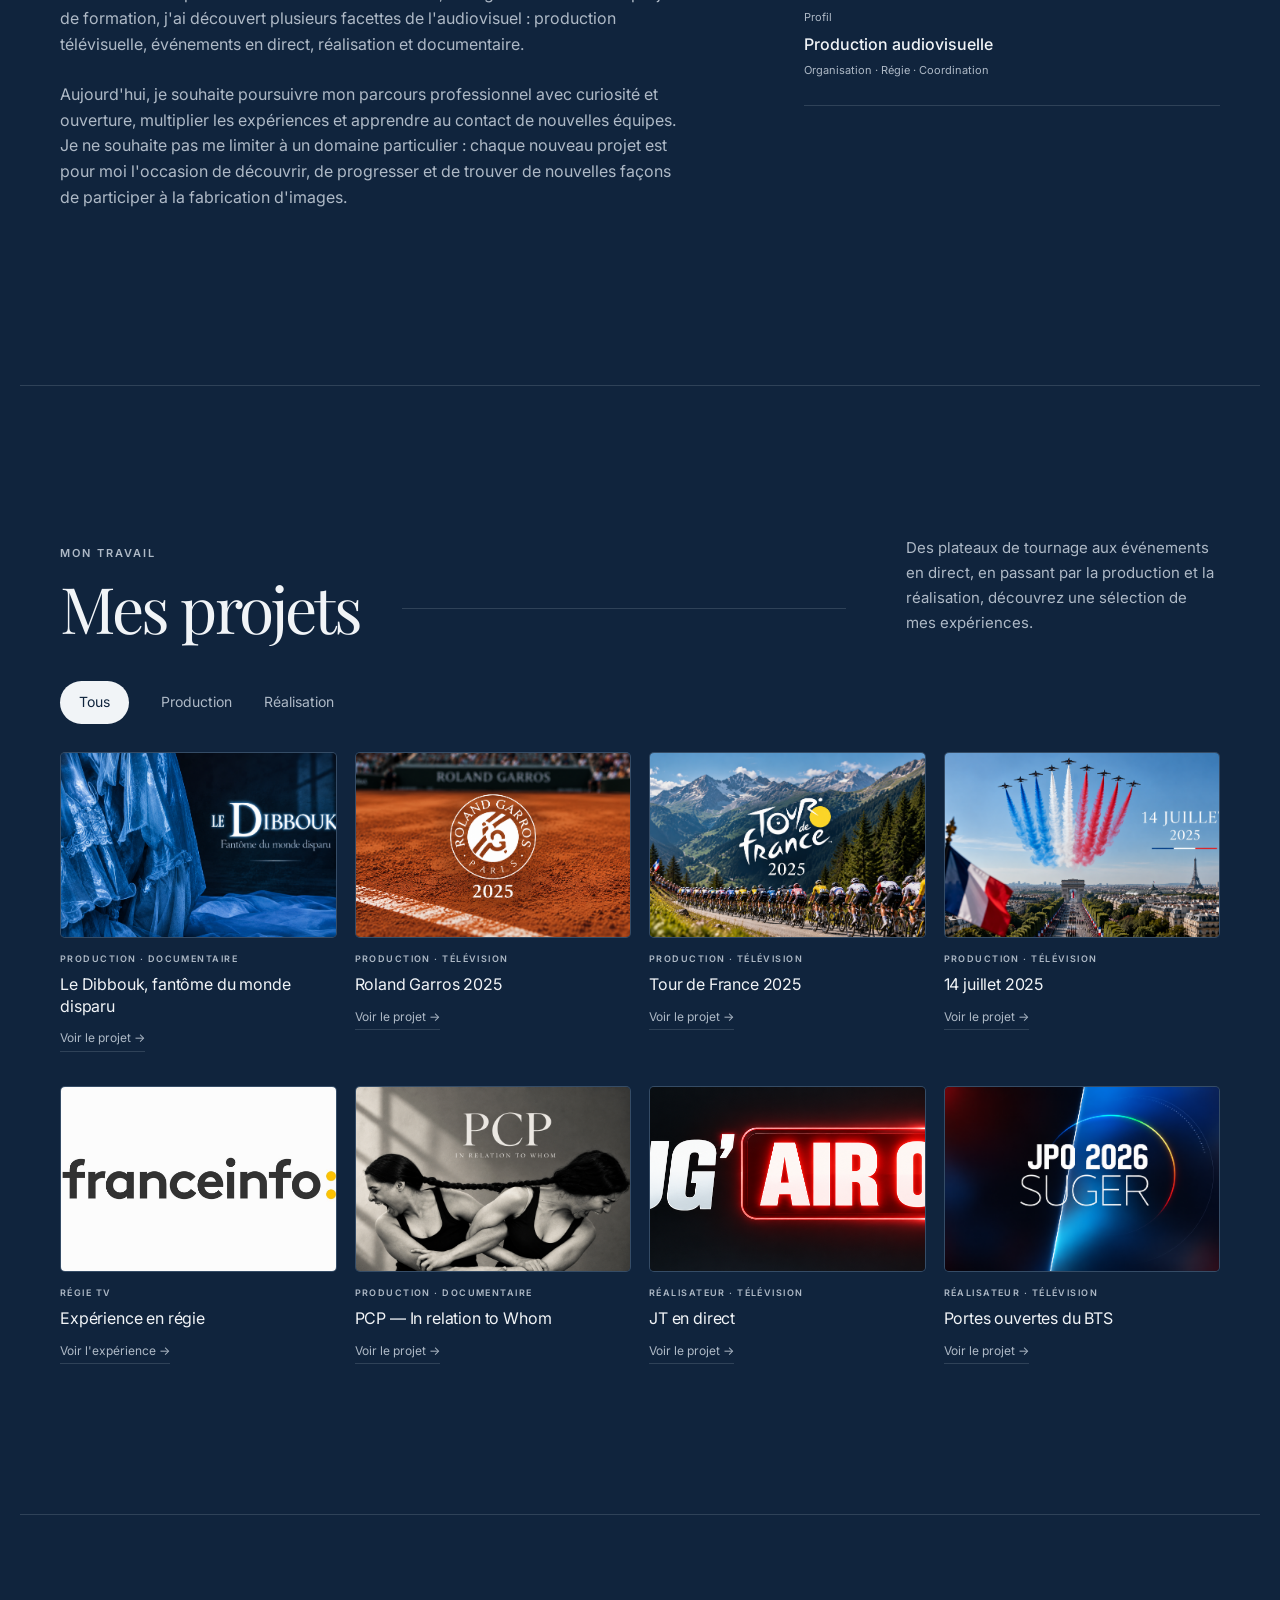
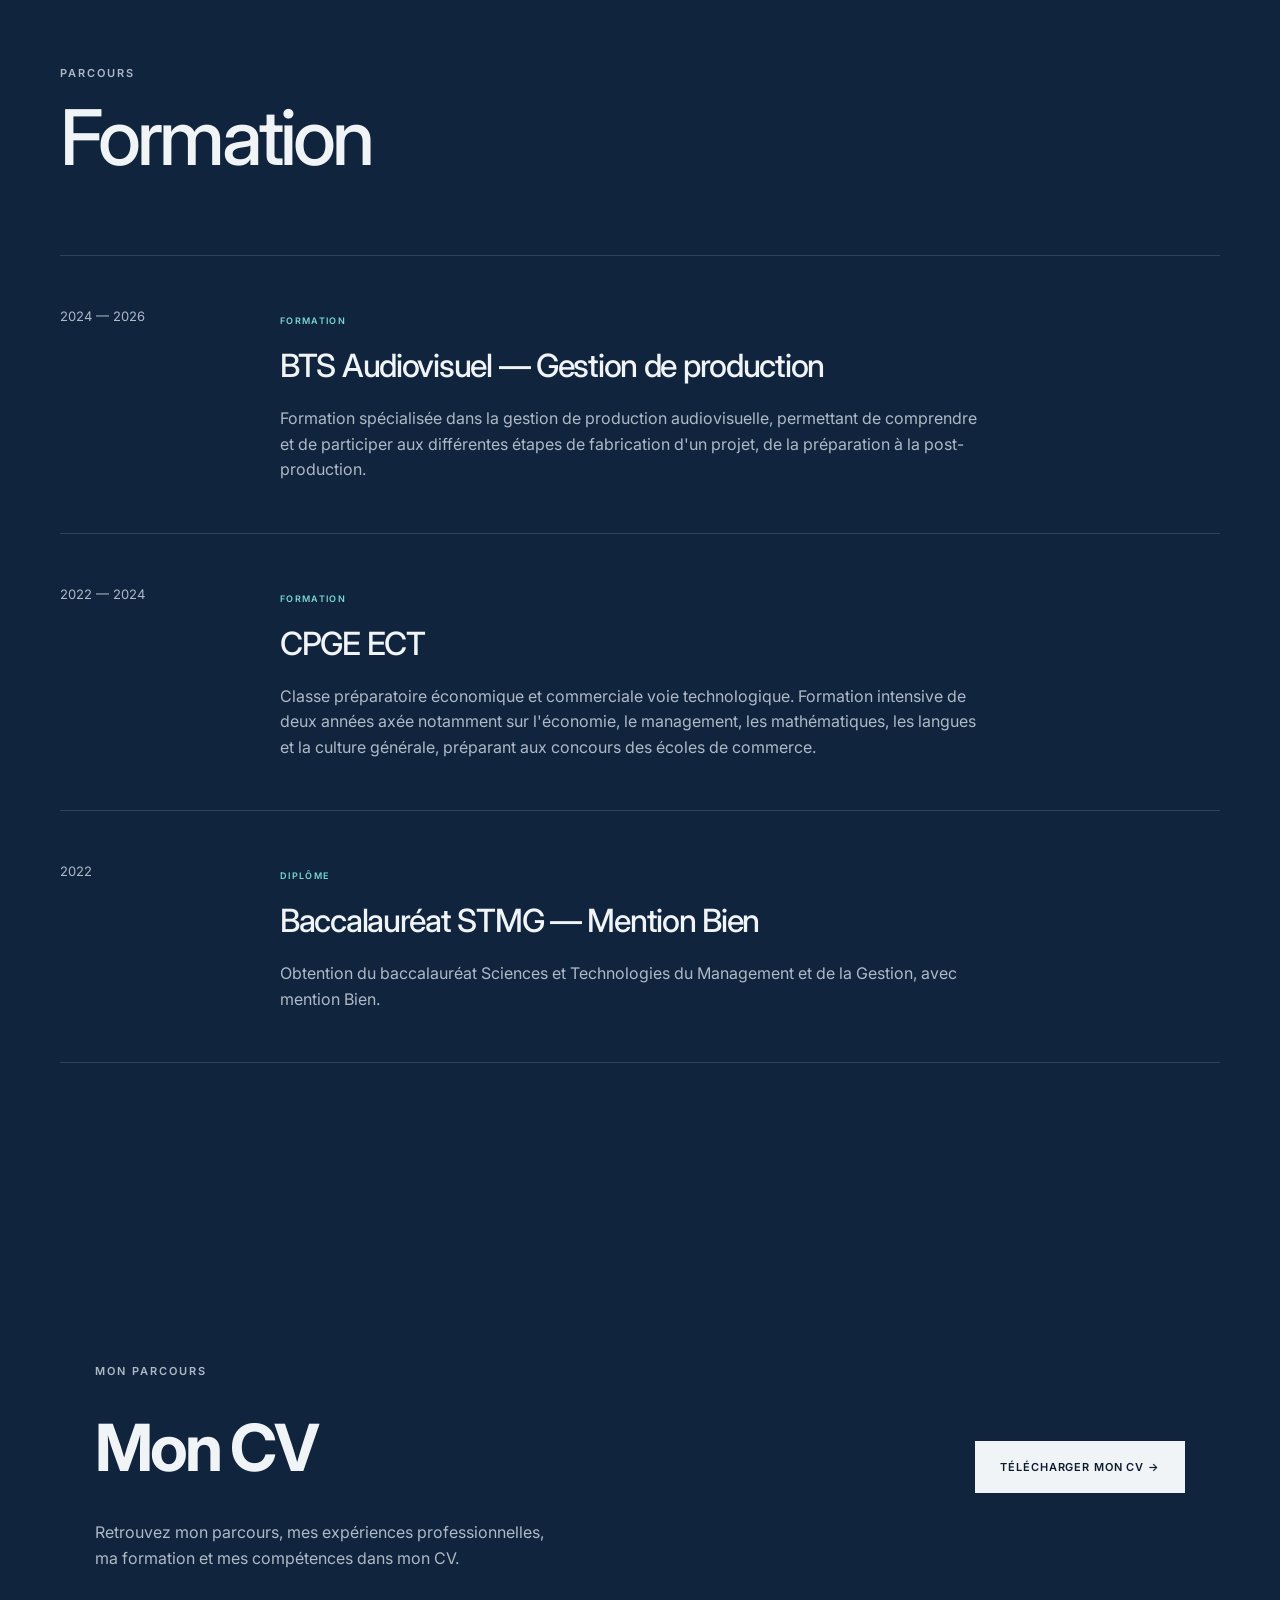
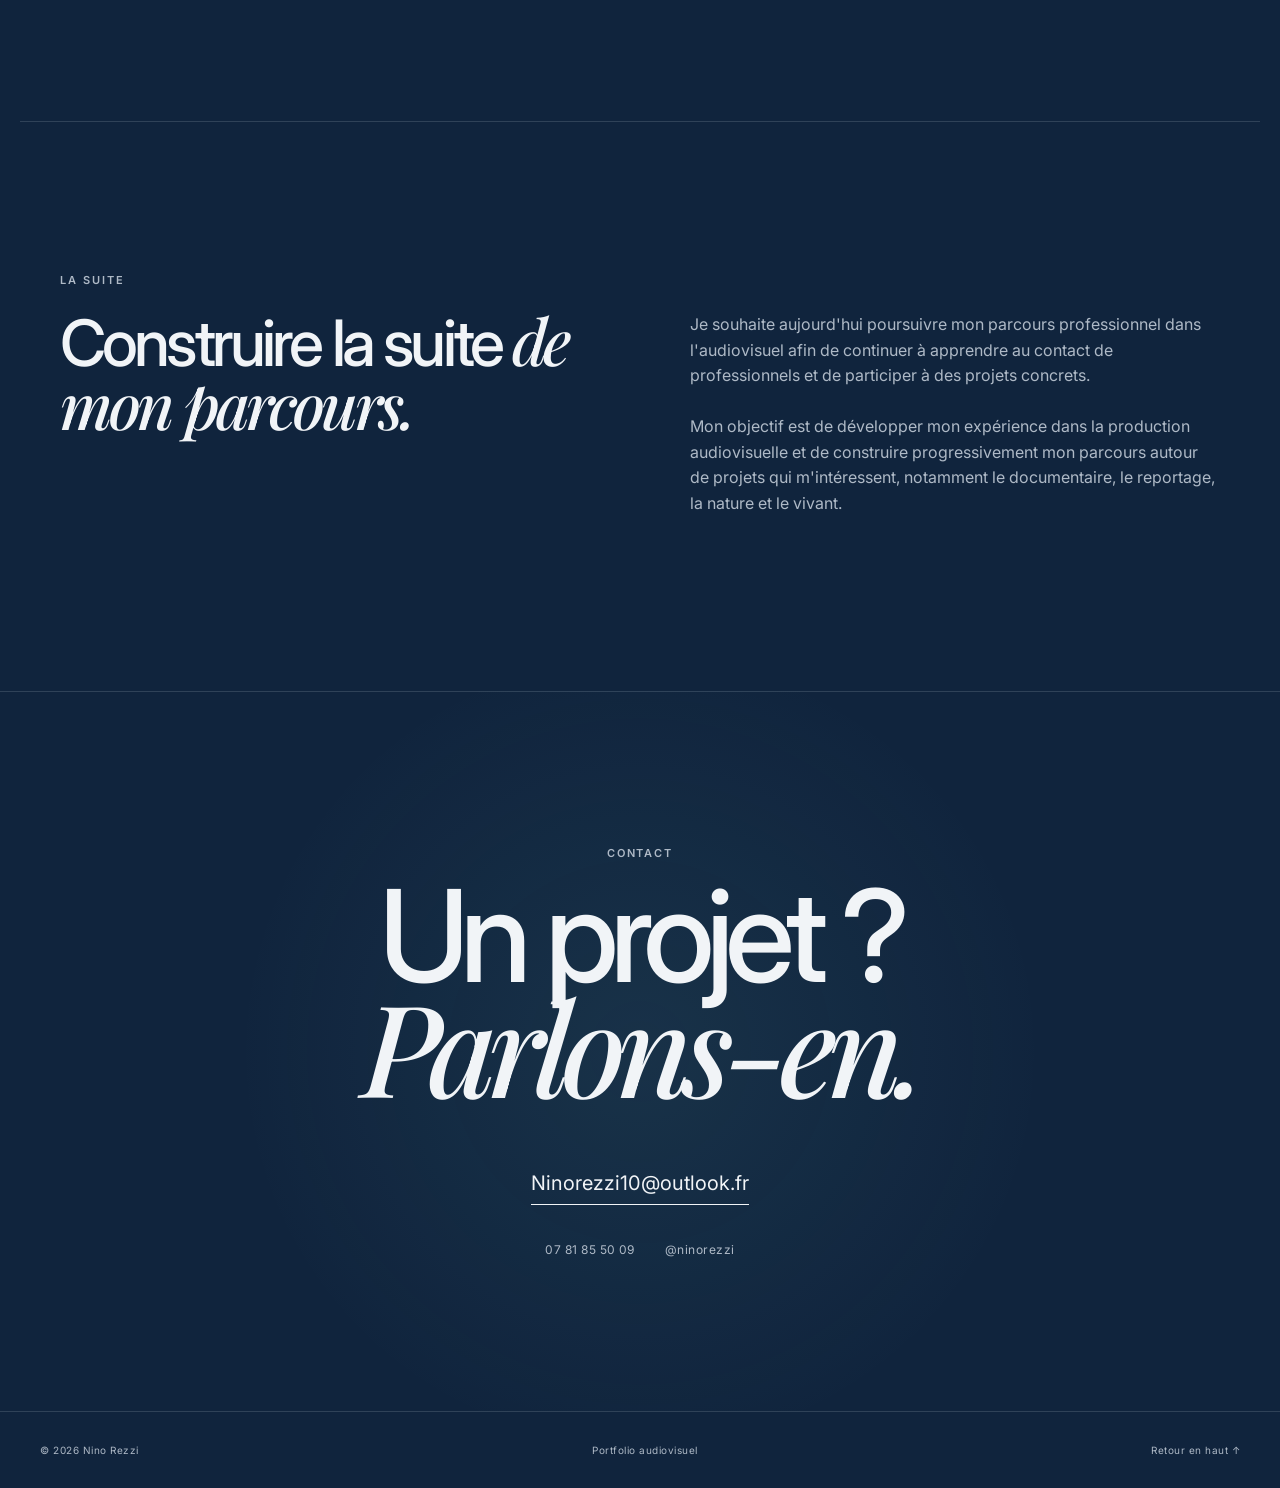
==== commit e9054cf2: "Revise bio and experience descriptions in index.html Updated personal introduction and professional " ====
--- a/index.html
+++ b/index.html
@@ -119,7 +119,7 @@
         <p class="hero-description">
 
             Formé à la gestion de production audiovisuelle,
-            je développe mon parcours à travers des projets,
+            je continue de développer mon parcours à travers des projets,
             des stages et des expériences professionnelles
             dans différents environnements de production.
 
@@ -222,43 +222,38 @@
 
             <p class="large-text">
 
-                Je m'appelle Nino Rezzi et je me forme aux métiers
-                de l'audiovisuel, avec une spécialisation en
-                gestion de production.
+                 Je m'appelle Nino Rezzi et je suis diplômé d'un BTS Audiovisuel
+    en gestion de production. Mon parcours m'a permis d'explorer
+    différentes étapes de la fabrication d'un projet audiovisuel,
+    de la préparation d'un projet à sa réalisation, en passant par
+    l'organisation, le tournage et la coordination des équipes.
 
             </p>
 
 
             <p>
 
-                Mon parcours m'a permis de découvrir différentes
-                étapes de fabrication d'un projet audiovisuel :
-                préparation, organisation, production, tournage
-                et post-production.
+               À travers mes expériences chez France Télévisions, en régie et
+    sur différents projets de formation, j'ai découvert plusieurs
+    facettes de l'audiovisuel : production télévisuelle, événements
+    en direct, réalisation et documentaire.
 
             </p>
 
 
             <p>
 
-                À travers mes différentes expériences, j'ai eu
-                l'occasion de travailler dans des environnements
-                professionnels variés, de la production télévisuelle
-                à la régie, en passant par des projets audiovisuels
-                indépendants.
-
+                 Aujourd'hui, je souhaite poursuivre mon parcours professionnel
+    avec curiosité et ouverture, multiplier les expériences et
+    apprendre au contact de nouvelles équipes. Je ne souhaite pas
+    me limiter à un domaine particulier : chaque nouveau projet est
+    pour moi l'occasion de découvrir, de progresser et de trouver
+    de nouvelles façons de participer à la fabrication d'images.
             </p>
 
 
             <p>
 
-                Je souhaite aujourd'hui continuer à développer
-                mon expérience professionnelle et participer à
-                des projets qui me ressemblent, notamment dans
-                les domaines du documentaire, du reportage,
-                de la nature et de l'animalier.
-
-            </p>
 
         </div>
 
--- a/style.css
+++ b/style.css
@@ -835,8 +835,6 @@
 
     background: var(--background-light);
 
-    cursor: pointer;
-
 }
 
 
@@ -860,7 +858,7 @@
 
 
 .projects .project-card:hover
-.projects .project-image img {
+.project-image img {
 
     transform: scale(1.035);
 
@@ -899,10 +897,10 @@
 
 
 .projects .project-card:hover
-.projects .project-overlay,
+.project-overlay,
 
 .projects .project-card:focus-within
-.projects .project-overlay {
+.project-overlay {
 
     opacity: 1;
 
@@ -920,10 +918,10 @@
 
 
 .projects .project-card:hover
-.projects .project-preview,
+.project-preview,
 
 .projects .project-card:focus-within
-.projects .project-preview {
+.project-preview {
 
     transform: translateY(0);
 
@@ -997,7 +995,7 @@
 
 
 /* -----------------------------------------------------
-   INFORMATIONS
+   INFORMATIONS SOUS LES IMAGES
 ----------------------------------------------------- */
 
 .projects .project-info {
@@ -1082,7 +1080,7 @@
 
 
 /* =====================================================
-   FORMATION / TIMELINE
+   FORMATION
 ===================================================== */
 
 .formation {
@@ -1495,7 +1493,9 @@
     }
 
 
-    /* Projets */
+    /* ---------------------------------------------
+       PROJETS
+    --------------------------------------------- */
 
     .projects-heading {
 
@@ -1525,6 +1525,10 @@
     }
 
 
+    /* ---------------------------------------------
+       FORMATION
+    --------------------------------------------- */
+
     .timeline-item {
 
         grid-template-columns: 150px 1fr;
@@ -1532,6 +1536,10 @@
     }
 
 
+    /* ---------------------------------------------
+       OBJECTIFS
+    --------------------------------------------- */
+
     .objectives-grid {
 
         grid-template-columns: 1fr;
@@ -1540,6 +1548,10 @@
 
     }
 
+
+    /* ---------------------------------------------
+       CV
+    --------------------------------------------- */
 
     .cv-container {
 
@@ -1646,7 +1658,7 @@
 
 
     /* ---------------------------------------------
-       PROJETS MOBILE
+       PROJETS
     --------------------------------------------- */
 
     .projects-heading {
@@ -1733,11 +1745,6 @@
 
     }
 
-
-    /*
-       Sur mobile, il n'y a pas de vrai hover.
-       Le contenu reste accessible au focus / toucher.
-    */
 
     .projects .project-overlay {
 
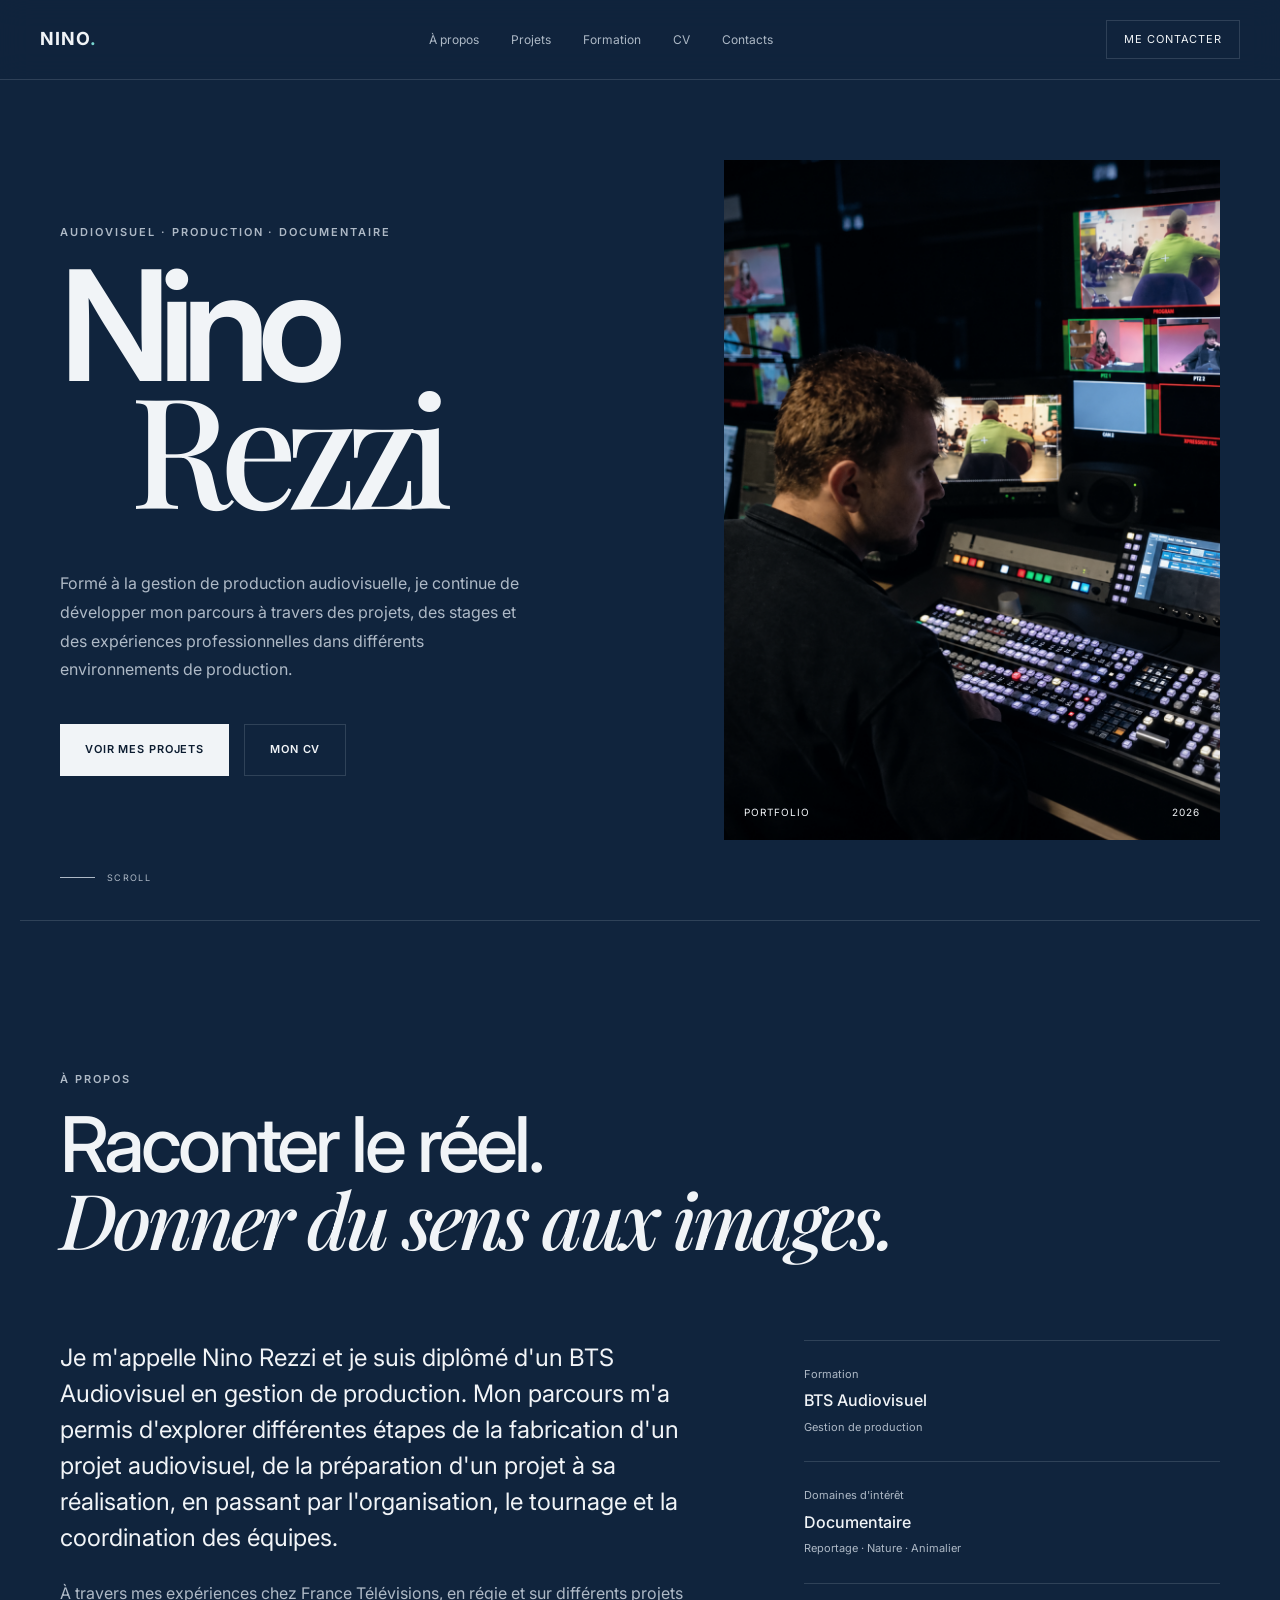
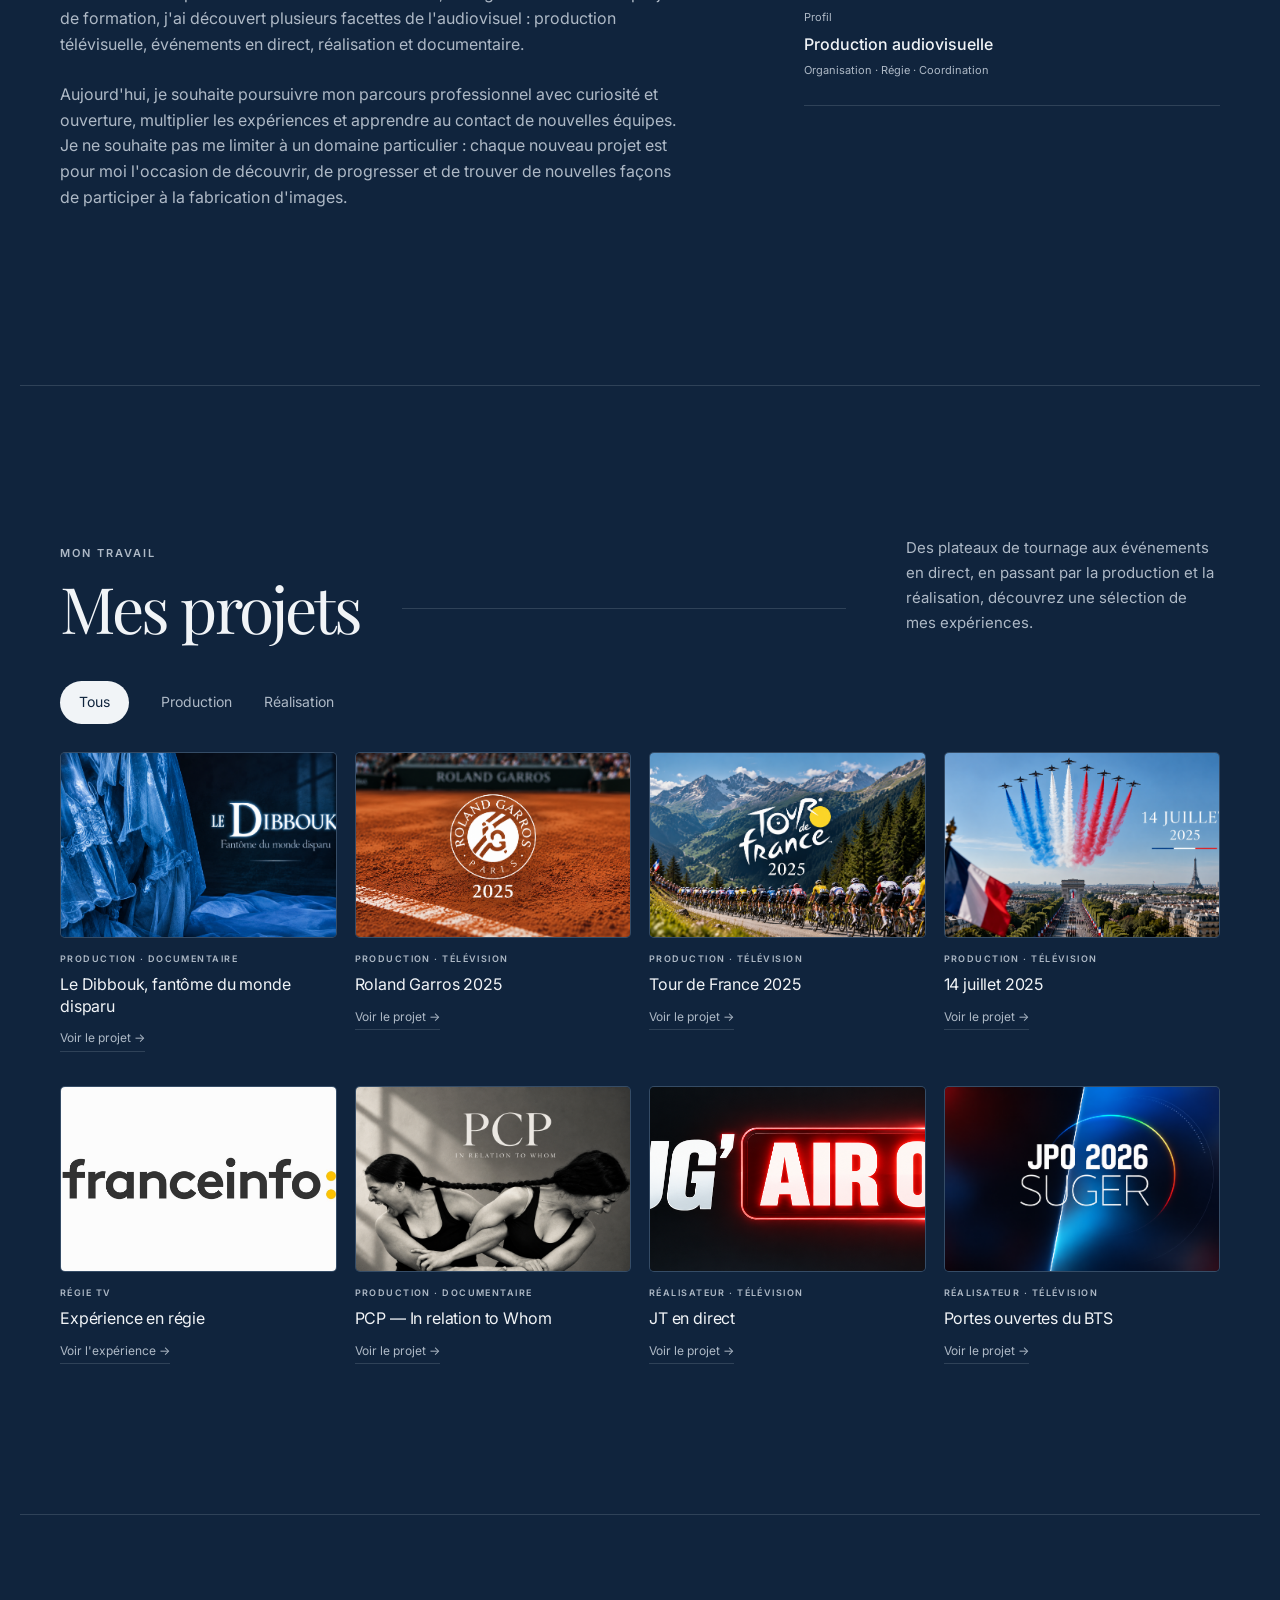
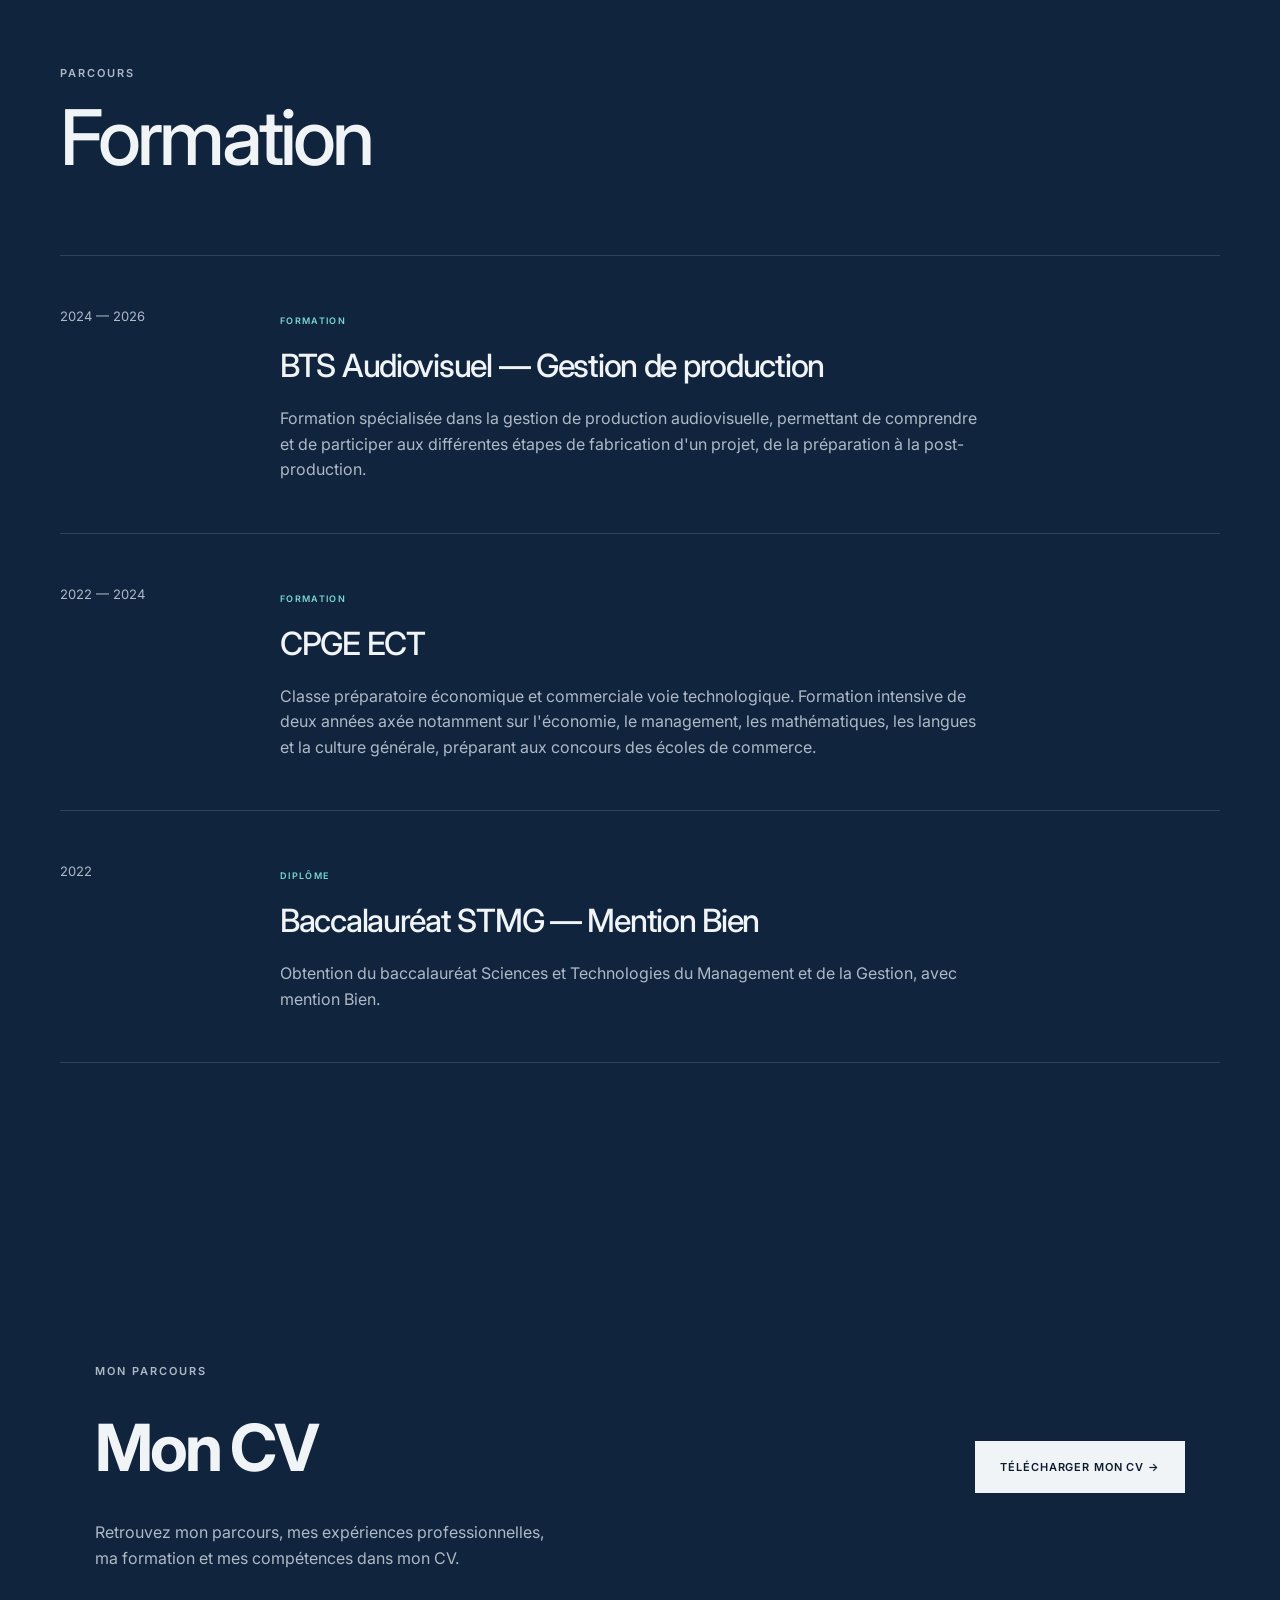
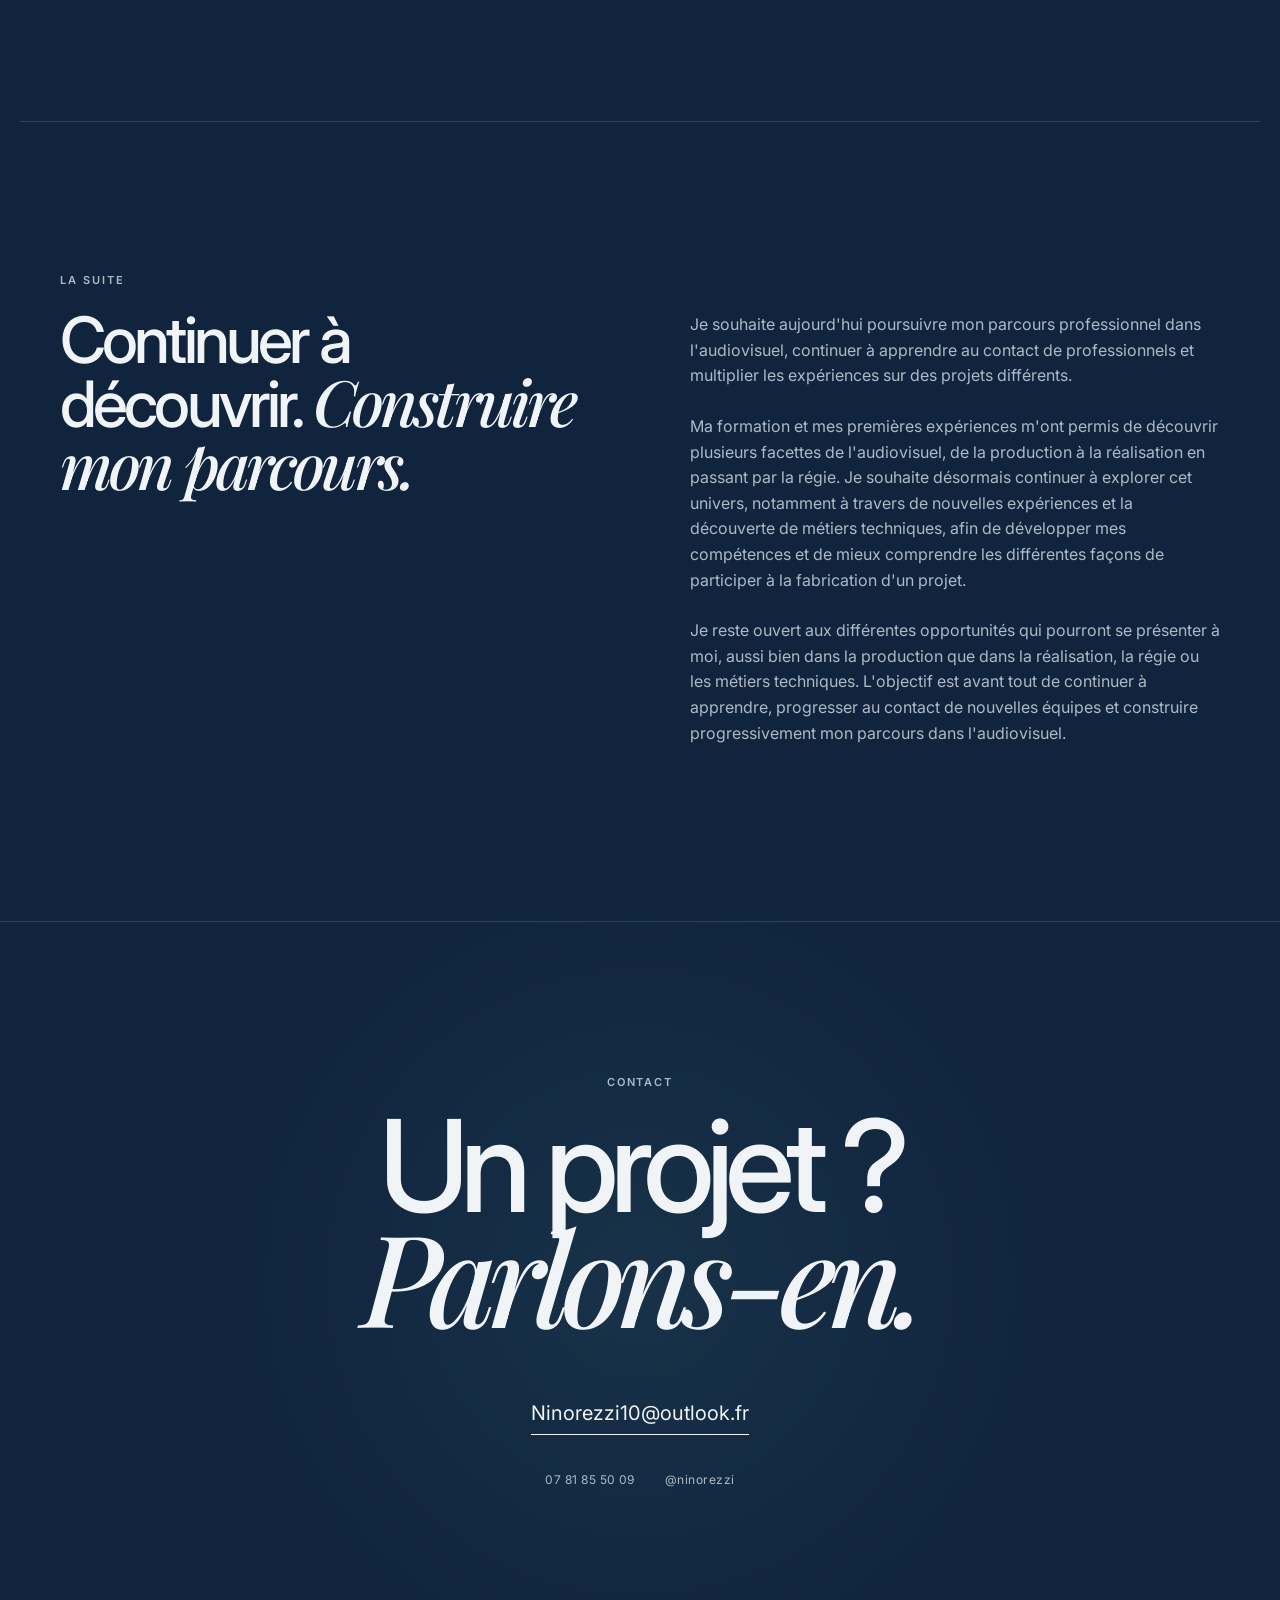
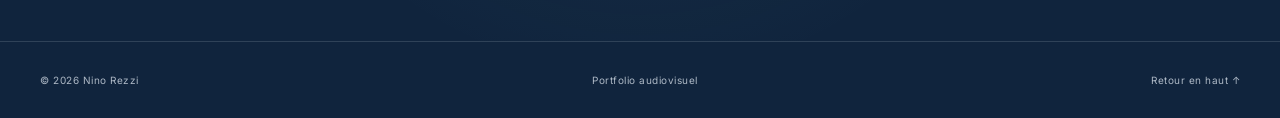
==== commit 23551715: "Revise objectives section in index.html Updated the objectives section to reflect new goals and expe" ====
--- a/index.html
+++ b/index.html
@@ -1227,14 +1227,9 @@
 <!-- =====================================================
      OBJECTIFS
 ===================================================== -->
-
-<section
-    class="section objectives"
->
-
+<section class="section objectives">
 
     <div class="objectives-grid">
-
 
         <div>
 
@@ -1242,49 +1237,46 @@
                 LA SUITE
             </p>
 
-
             <h2>
-
-                Construire la suite
-                <em>de mon parcours.</em>
-
+                Continuer à découvrir.
+                <em>Construire mon parcours.</em>
             </h2>
 
         </div>
 
-
-
         <div class="objective-text">
 
             <p>
-
-                Je souhaite aujourd'hui poursuivre mon parcours
-                professionnel dans l'audiovisuel afin de continuer
-                à apprendre au contact de professionnels et de
-                participer à des projets concrets.
-
+                Je souhaite aujourd'hui poursuivre mon parcours professionnel
+                dans l'audiovisuel, continuer à apprendre au contact de
+                professionnels et multiplier les expériences sur des projets
+                différents.
             </p>
 
-
             <p>
-
-                Mon objectif est de développer mon expérience
-                dans la production audiovisuelle et de construire
-                progressivement mon parcours autour de projets
-                qui m'intéressent, notamment le documentaire,
-                le reportage, la nature et le vivant.
-
+                Ma formation et mes premières expériences m'ont permis de
+                découvrir plusieurs facettes de l'audiovisuel, de la production
+                à la réalisation en passant par la régie. Je souhaite désormais
+                continuer à explorer cet univers, notamment à travers de
+                nouvelles expériences et la découverte de métiers techniques,
+                afin de développer mes compétences et de mieux comprendre
+                les différentes façons de participer à la fabrication d'un projet.
             </p>
 
+            <p>
+                Je reste ouvert aux différentes opportunités qui pourront se
+                présenter à moi, aussi bien dans la production que dans la
+                réalisation, la régie ou les métiers techniques. L'objectif est
+                avant tout de continuer à apprendre, progresser au contact de
+                nouvelles équipes et construire progressivement mon parcours
+                dans l'audiovisuel.
+            </p>
+
         </div>
 
-
     </div>
 
 </section>
-
-
-
 <!-- =====================================================
      CONTACT
 ===================================================== -->
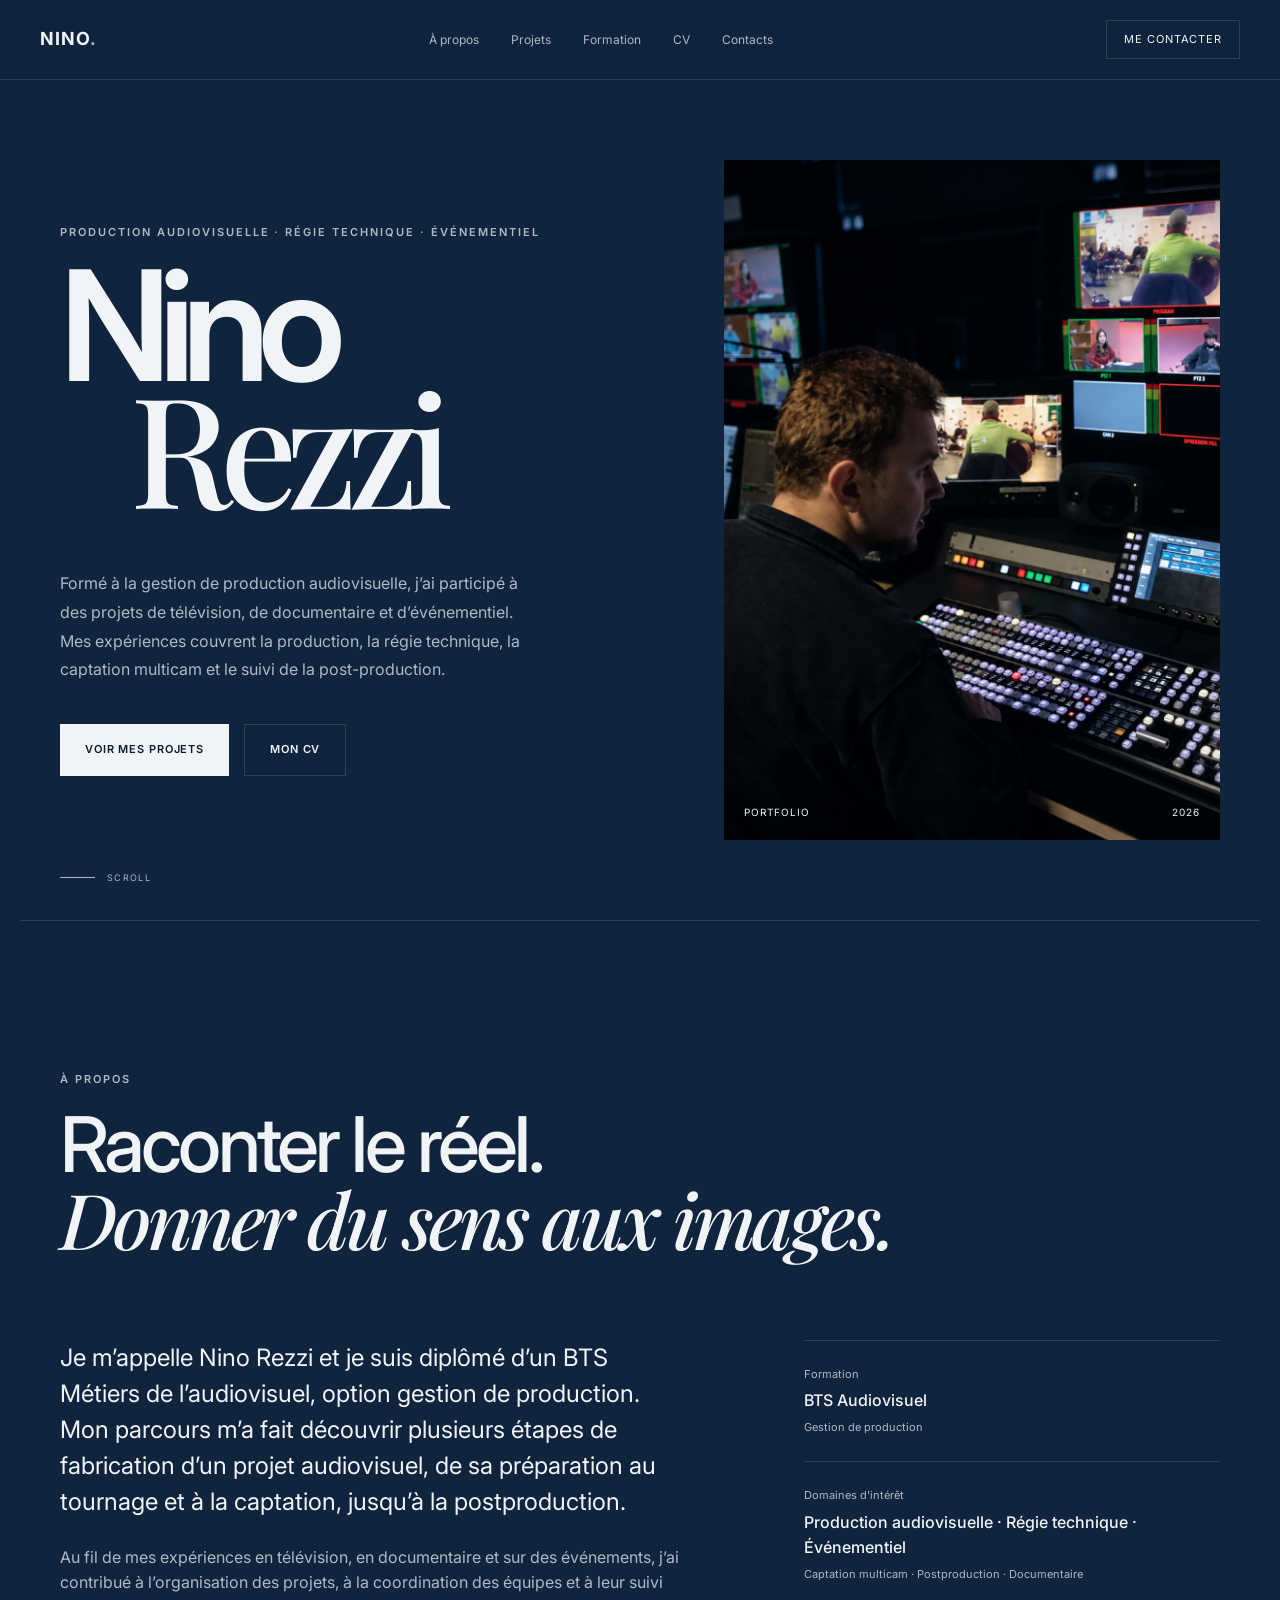
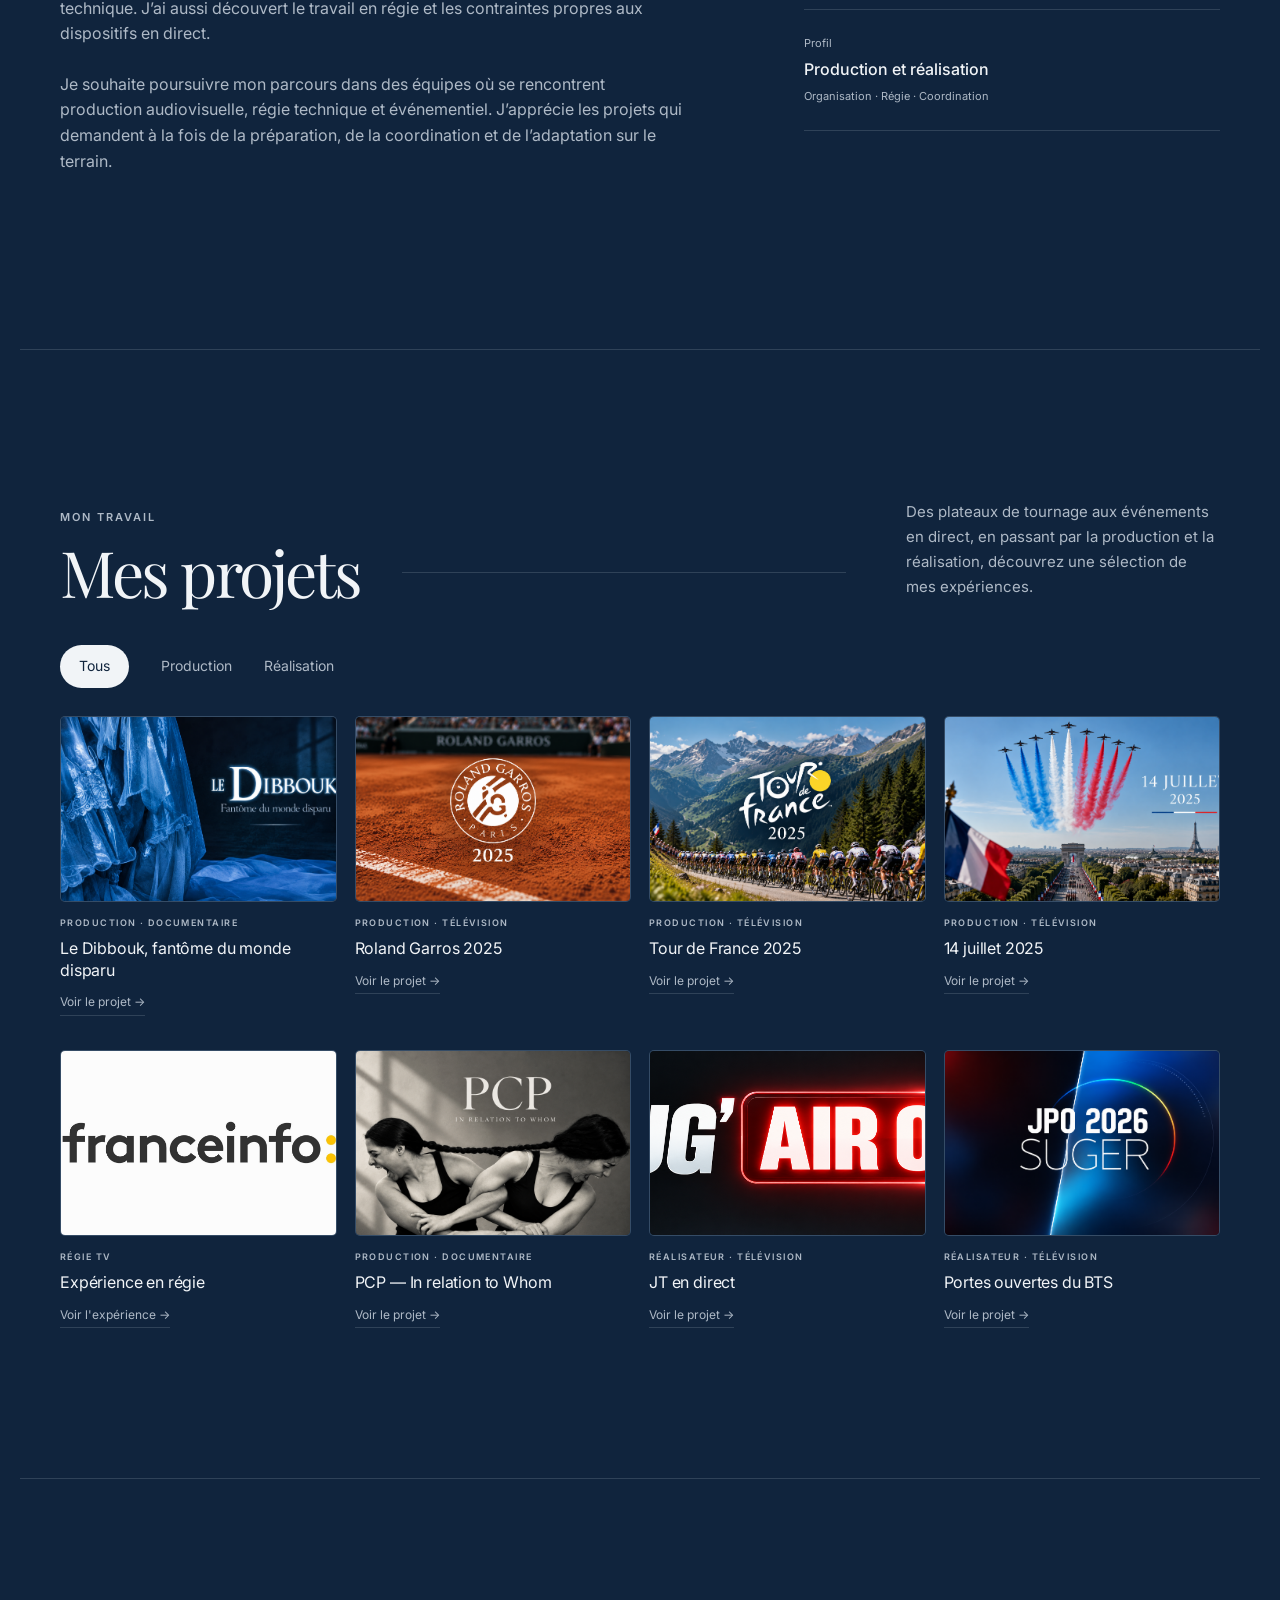
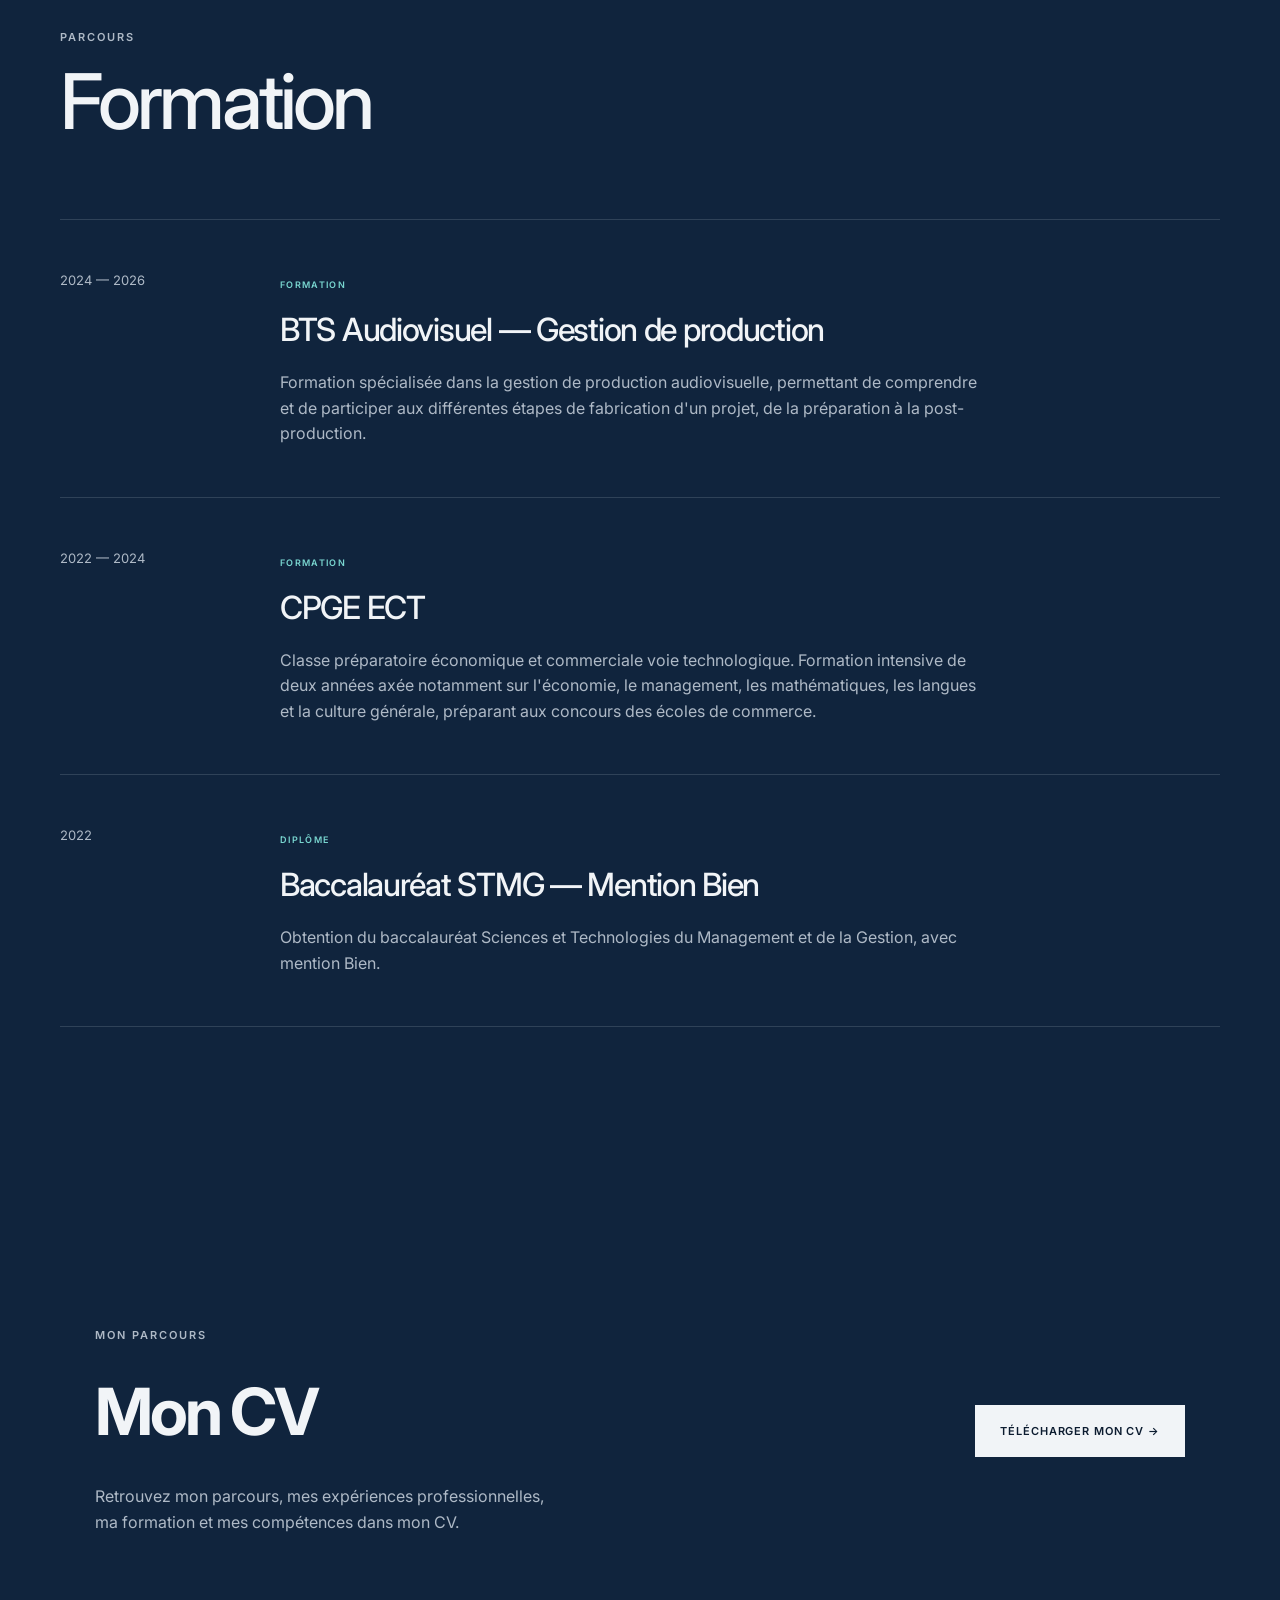
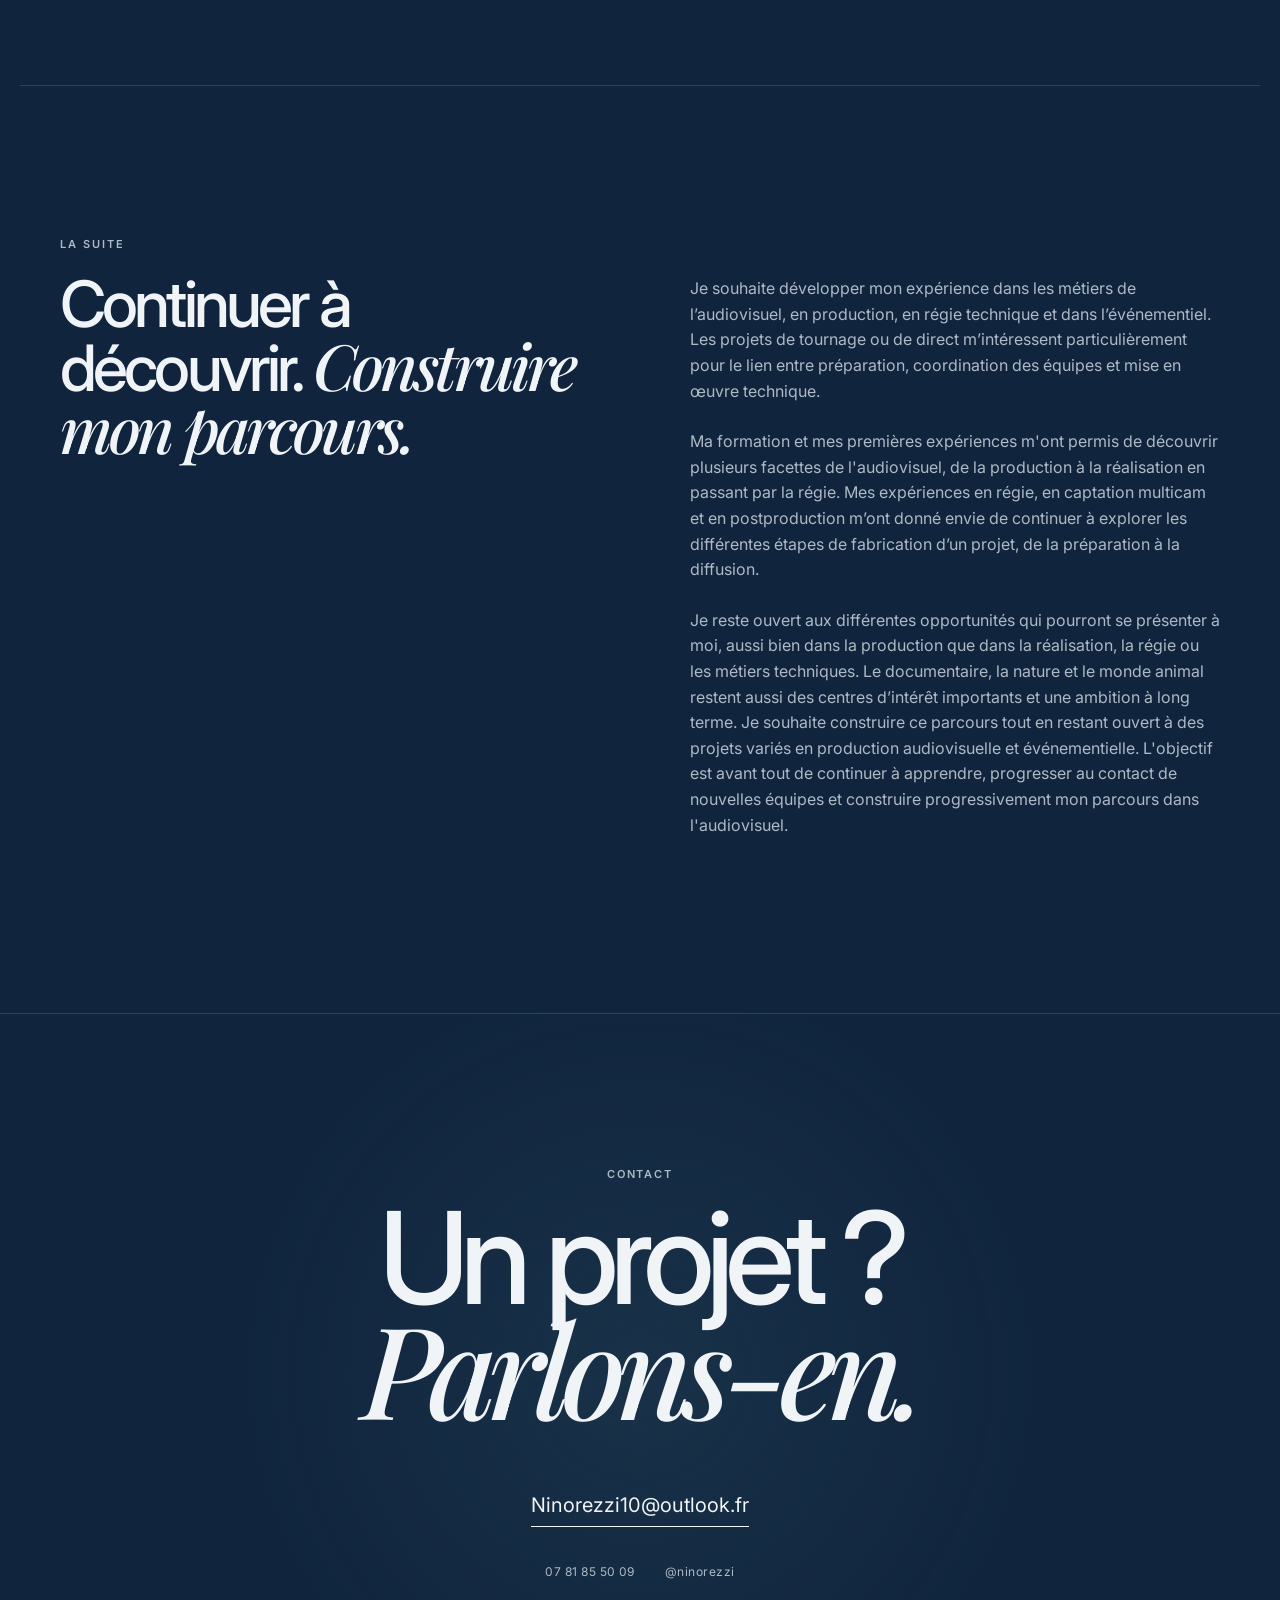
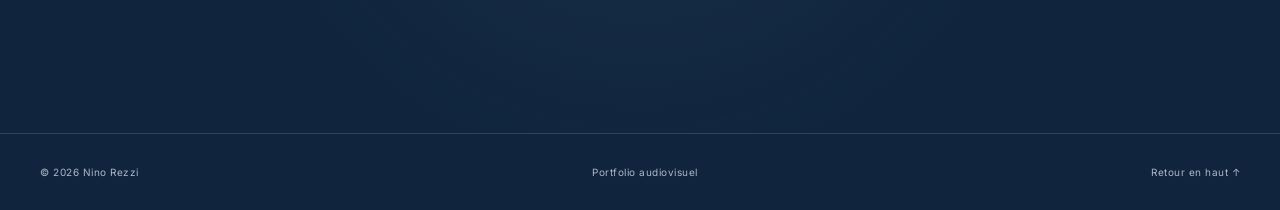
==== commit 4d8a7fcd: "Update index.html" ====
--- a/index.html
+++ b/index.html
@@ -14,7 +14,7 @@
 
     <meta
         name="description"
-        content="Portfolio de Nino Rezzi — Audiovisuel, production et réalisation."
+        content="Portfolio de Nino Rezzi — Production audiovisuelle, Régie technique et Événementiel."
     >
 
     <link
@@ -106,7 +106,7 @@
     <div class="hero-content">
 
         <p class="eyebrow">
-            AUDIOVISUEL · PRODUCTION · DOCUMENTAIRE
+            PRODUCTION AUDIOVISUELLE · RÉGIE TECHNIQUE · ÉVÉNEMENTIEL
         </p>
 
 
@@ -118,10 +118,9 @@
 
         <p class="hero-description">
 
-            Formé à la gestion de production audiovisuelle,
-            je continue de développer mon parcours à travers des projets,
-            des stages et des expériences professionnelles
-            dans différents environnements de production.
+         Formé à la gestion de production audiovisuelle, j’ai participé à des projets de télévision, de documentaire et d’événementiel. Mes expériences couvrent la production, la régie technique, la captation multicam et le suivi de la post-production.
+
+
 
         </p>
 
@@ -222,33 +221,19 @@
 
             <p class="large-text">
 
-                 Je m'appelle Nino Rezzi et je suis diplômé d'un BTS Audiovisuel
-    en gestion de production. Mon parcours m'a permis d'explorer
-    différentes étapes de la fabrication d'un projet audiovisuel,
-    de la préparation d'un projet à sa réalisation, en passant par
-    l'organisation, le tournage et la coordination des équipes.
-
+                 Je m’appelle Nino Rezzi et je suis diplômé d’un BTS Métiers de l’audiovisuel, option gestion de production. Mon parcours m’a fait découvrir plusieurs étapes de fabrication d’un projet audiovisuel, de sa préparation au tournage et à la captation, jusqu’à la postproduction.
             </p>
 
 
             <p>
 
-               À travers mes expériences chez France Télévisions, en régie et
-    sur différents projets de formation, j'ai découvert plusieurs
-    facettes de l'audiovisuel : production télévisuelle, événements
-    en direct, réalisation et documentaire.
+             Au fil de mes expériences en télévision, en documentaire et sur des événements, j’ai contribué à l’organisation des projets, à la coordination des équipes et à leur suivi technique. J’ai aussi découvert le travail en régie et les contraintes propres aux dispositifs en direct.
 
             </p>
 
 
             <p>
-
-                 Aujourd'hui, je souhaite poursuivre mon parcours professionnel
-    avec curiosité et ouverture, multiplier les expériences et
-    apprendre au contact de nouvelles équipes. Je ne souhaite pas
-    me limiter à un domaine particulier : chaque nouveau projet est
-    pour moi l'occasion de découvrir, de progresser et de trouver
-    de nouvelles façons de participer à la fabrication d'images.
+Je souhaite poursuivre mon parcours dans des équipes où se rencontrent production audiovisuelle, régie technique et événementiel. J’apprécie les projets qui demandent à la fois de la préparation, de la coordination et de l’adaptation sur le terrain.
             </p>
 
 
@@ -287,11 +272,11 @@
                 </span>
 
                 <strong>
-                    Documentaire
+                    Production audiovisuelle · Régie technique · Événementiel
                 </strong>
 
                 <small>
-                    Reportage · Nature · Animalier
+                    Captation multicam · Postproduction · Documentaire
                 </small>
 
             </div>
@@ -305,7 +290,7 @@
                 </span>
 
                 <strong>
-                    Production audiovisuelle
+                    Production et réalisation
                 </strong>
 
                 <small>
@@ -1210,12 +1195,12 @@
 
 
         <a
-            href="documents/CV-Nino-Rezzi.pdf"
-            target="_blank"
-            class="button button-primary"
-        >
-            Télécharger mon CV →
-        </a>
+    href="documents/CV-Nino-Rezzi.pdf"
+    class="button button-primary"
+    download="CV-Nino-Rezzi.pdf"
+>
+    Télécharger mon CV →
+</a>
 
 
     </div>
@@ -1247,26 +1232,21 @@
         <div class="objective-text">
 
             <p>
-                Je souhaite aujourd'hui poursuivre mon parcours professionnel
-                dans l'audiovisuel, continuer à apprendre au contact de
-                professionnels et multiplier les expériences sur des projets
-                différents.
+               Je souhaite développer mon expérience dans les métiers de l’audiovisuel, en production, en régie technique et dans l’événementiel. Les projets de tournage ou de direct m’intéressent particulièrement pour le lien entre préparation, coordination des équipes et mise en œuvre technique.
             </p>
 
             <p>
                 Ma formation et mes premières expériences m'ont permis de
                 découvrir plusieurs facettes de l'audiovisuel, de la production
-                à la réalisation en passant par la régie. Je souhaite désormais
-                continuer à explorer cet univers, notamment à travers de
-                nouvelles expériences et la découverte de métiers techniques,
-                afin de développer mes compétences et de mieux comprendre
-                les différentes façons de participer à la fabrication d'un projet.
+                à la réalisation en passant par la régie. Mes expériences en régie, en captation multicam et en postproduction m’ont donné envie de continuer à explorer les différentes étapes de fabrication d’un projet, de la préparation à la diffusion.
             </p>
 
             <p>
                 Je reste ouvert aux différentes opportunités qui pourront se
                 présenter à moi, aussi bien dans la production que dans la
-                réalisation, la régie ou les métiers techniques. L'objectif est
+                réalisation, la régie ou les métiers techniques.
+                Le documentaire, la nature et le monde animal restent aussi des centres d’intérêt importants et une ambition à long terme. Je souhaite construire ce parcours tout en restant ouvert à des projets variés en production audiovisuelle et événementielle.
+                L'objectif est
                 avant tout de continuer à apprendre, progresser au contact de
                 nouvelles équipes et construire progressivement mon parcours
                 dans l'audiovisuel.
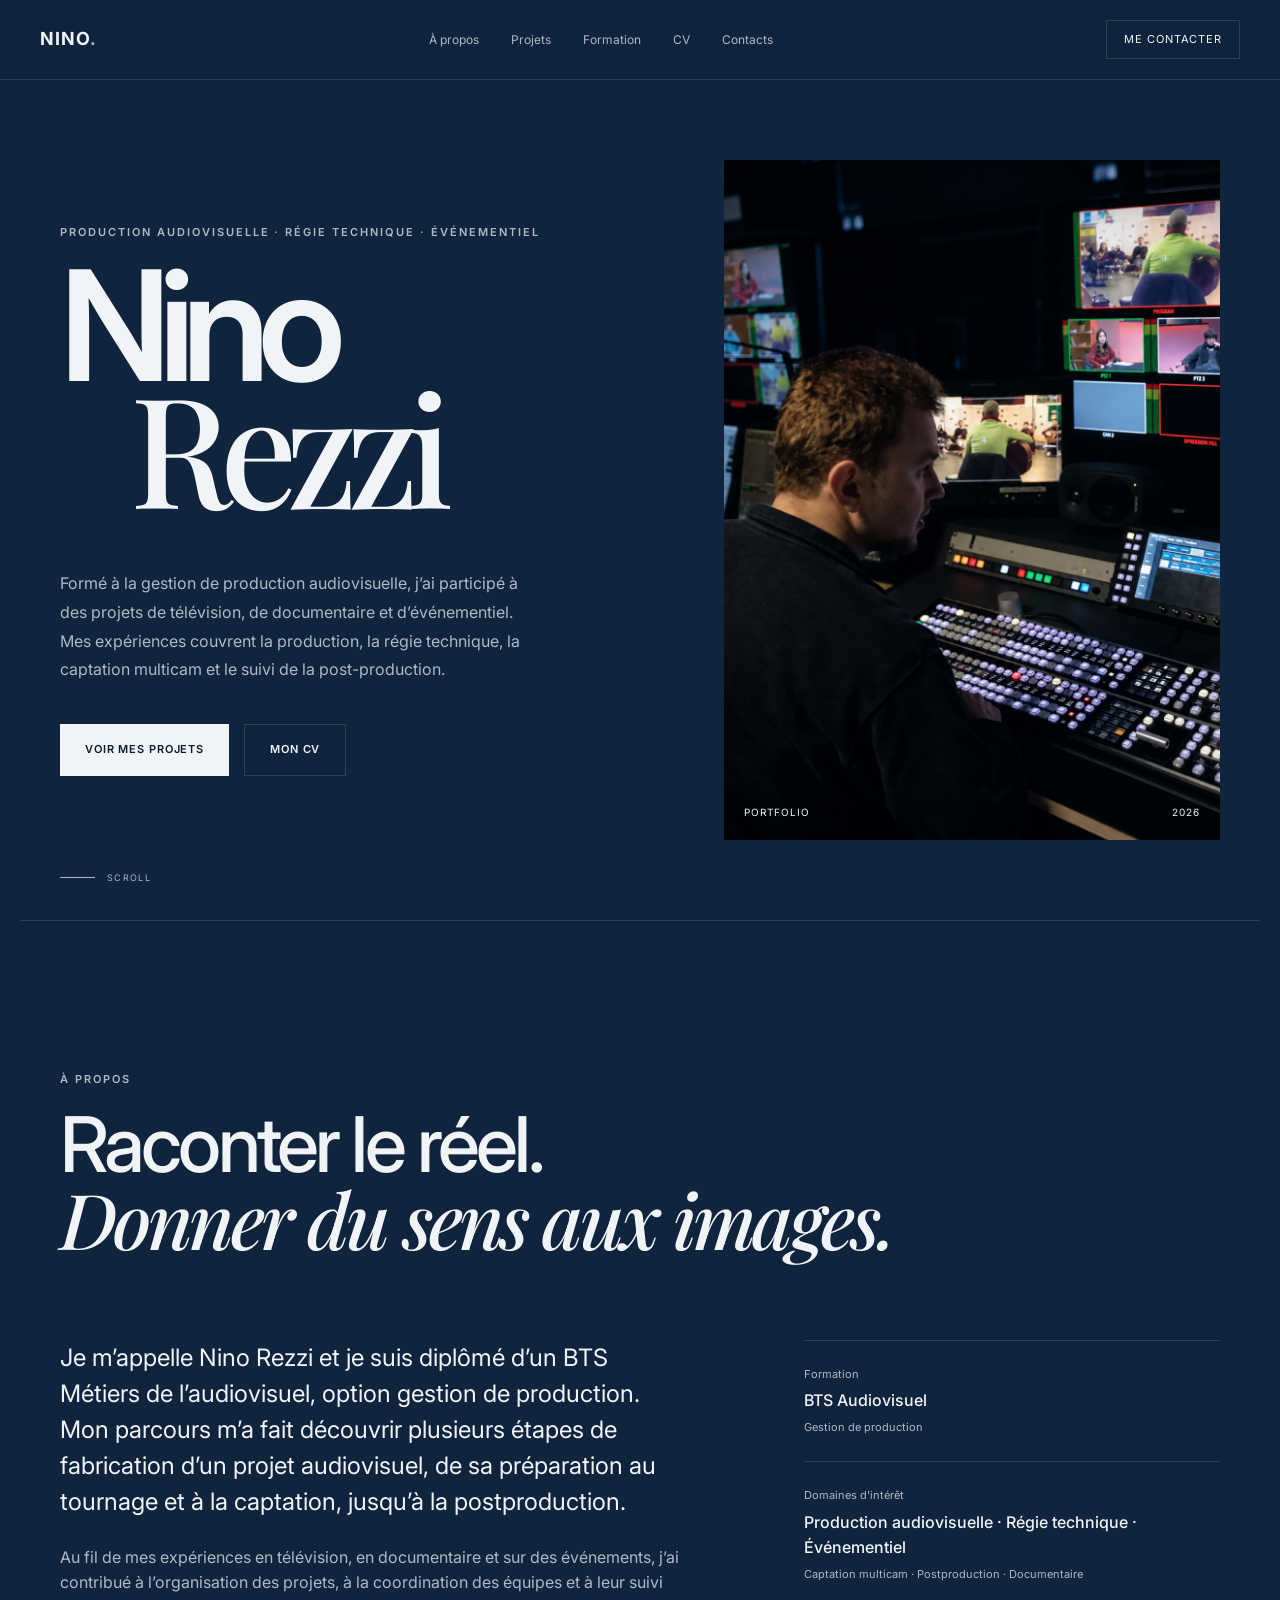
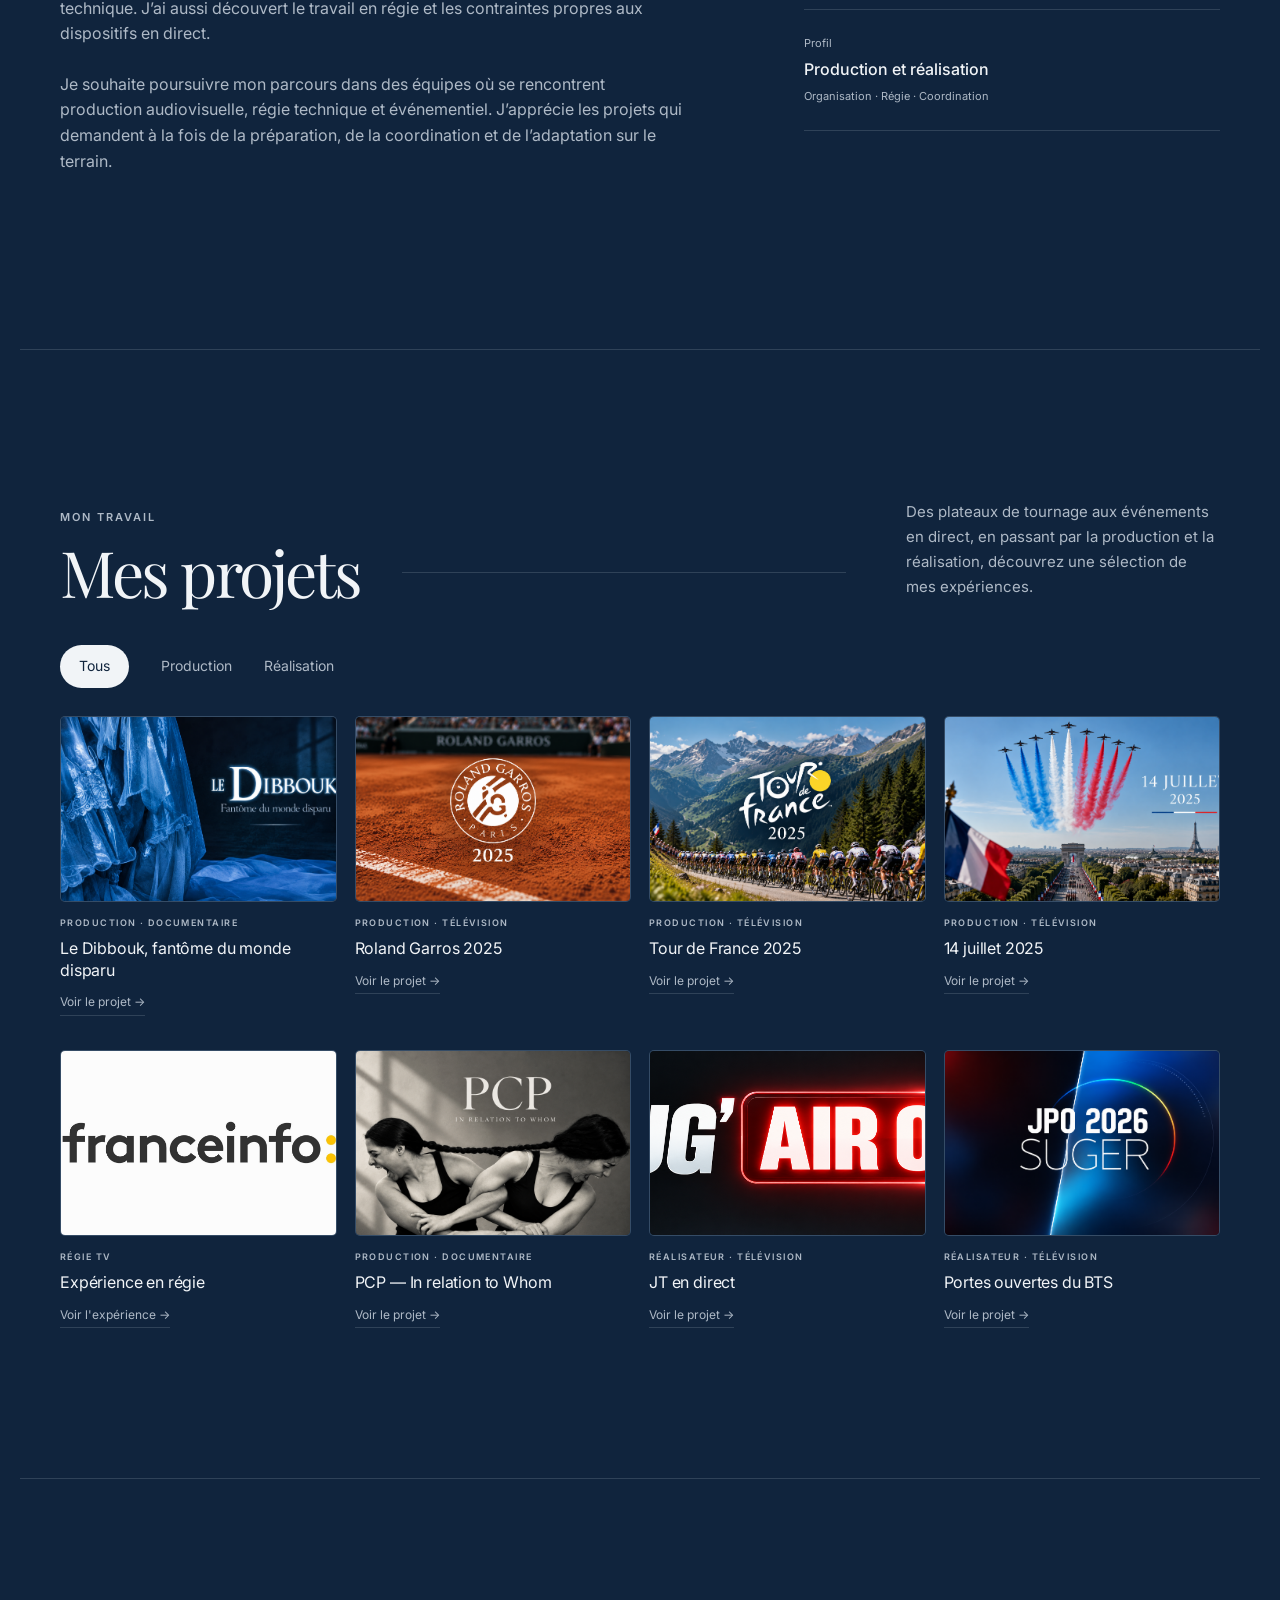
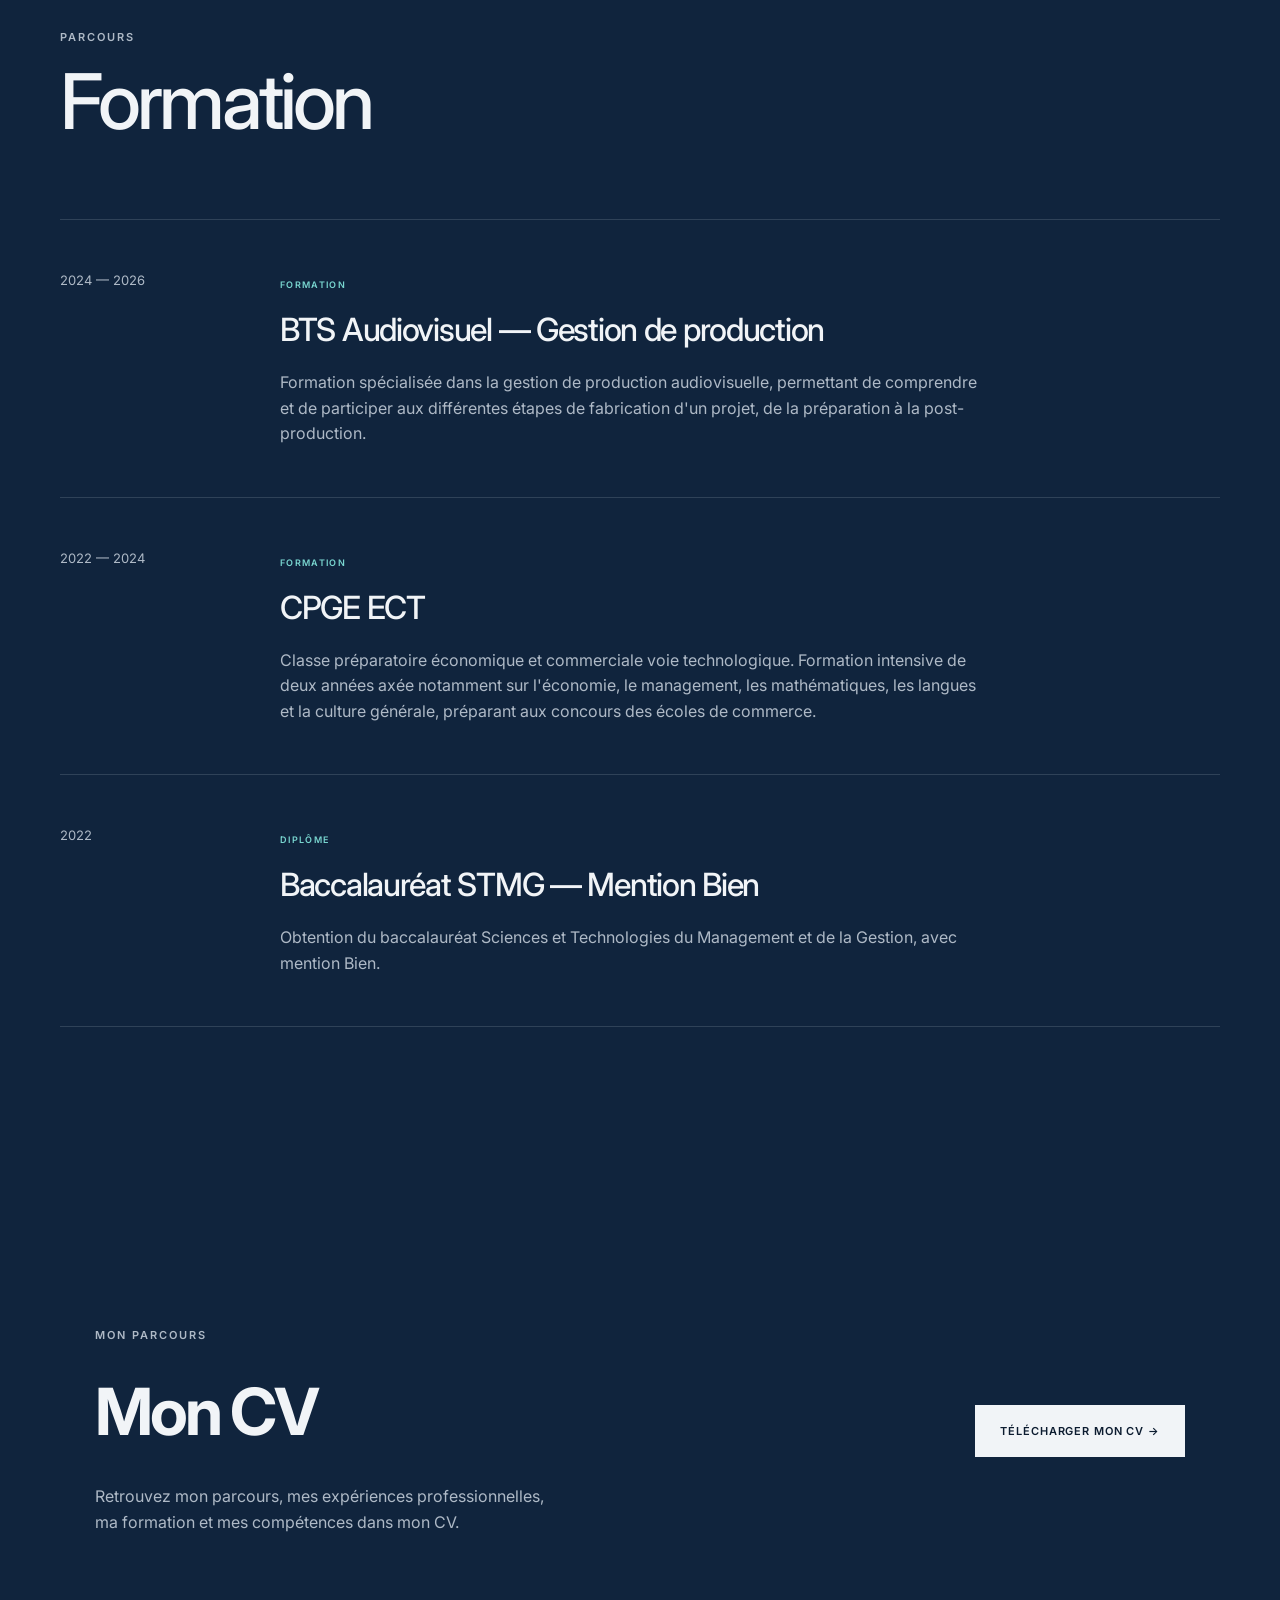
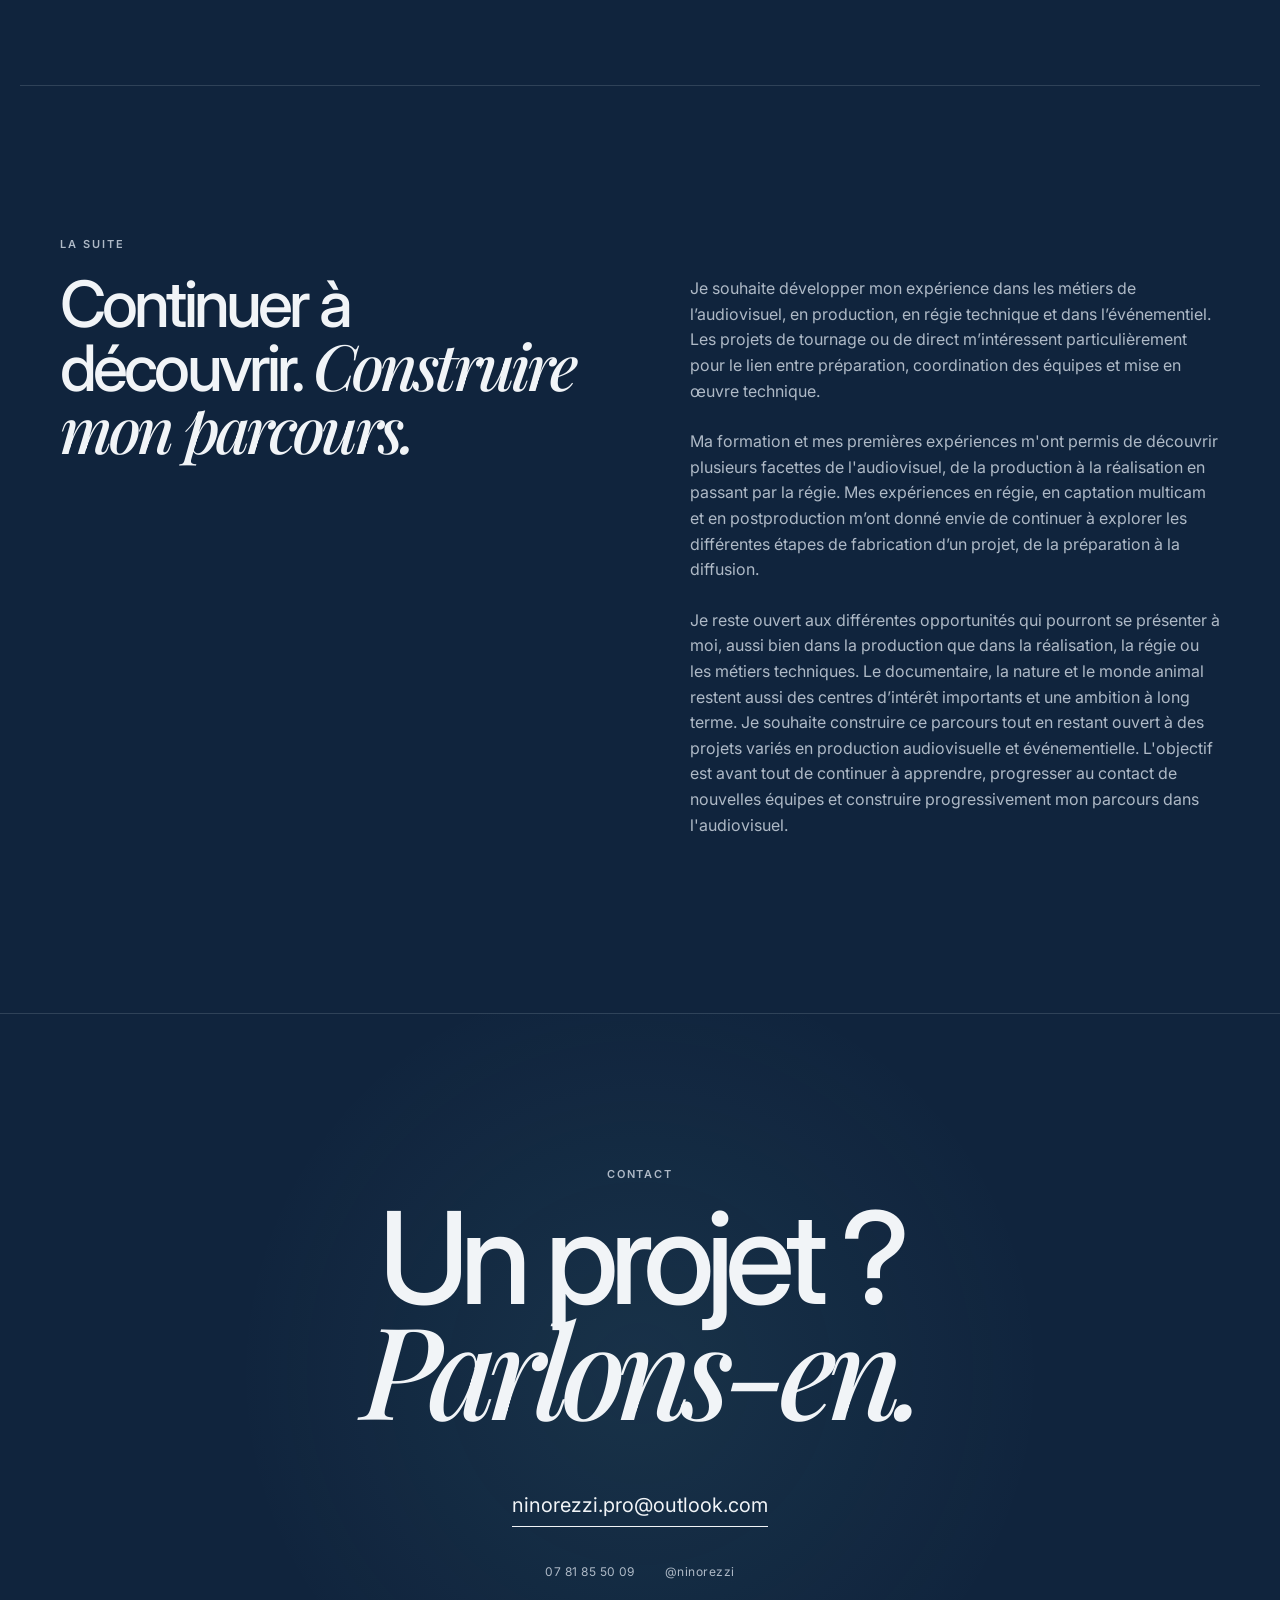
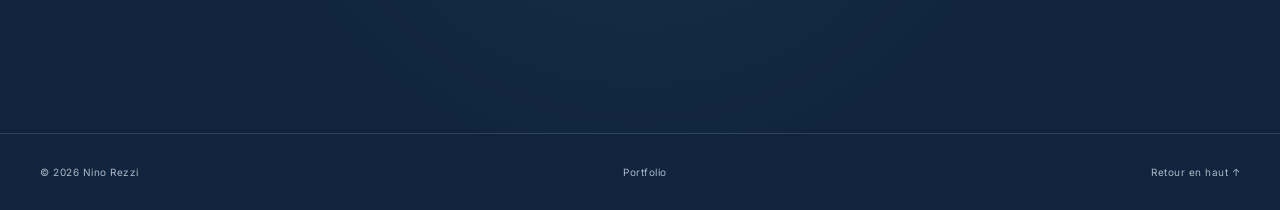
==== commit bdb0b6ae: "Update contact email and portfolio description" ====
--- a/index.html
+++ b/index.html
@@ -1290,7 +1290,7 @@
             href="mailto:Ninorezzi10@outlook.fr"
             class="contact-email"
         >
-            Ninorezzi10@outlook.fr
+            ninorezzi.pro@outlook.com
         </a>
 
 
@@ -1333,7 +1333,7 @@
 
 
     <span>
-        Portfolio audiovisuel
+        Portfolio
     </span>
 
 
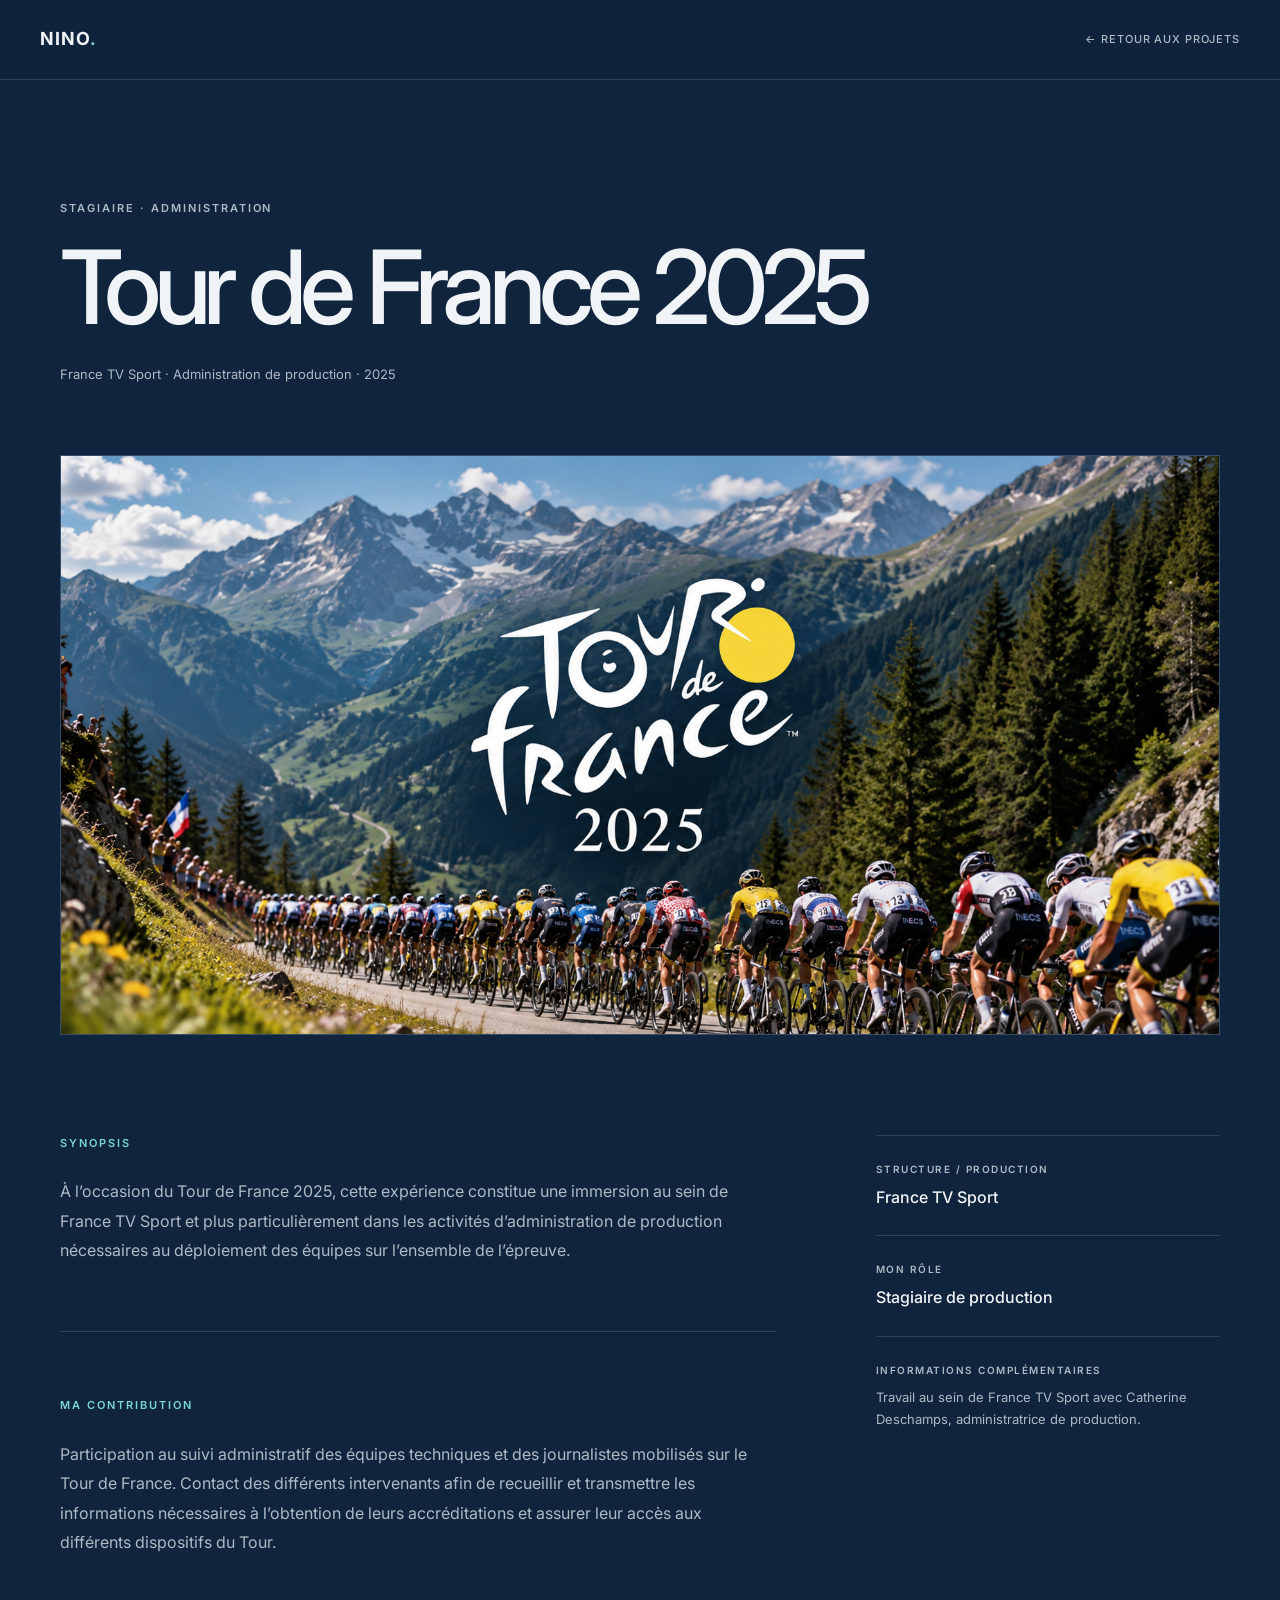
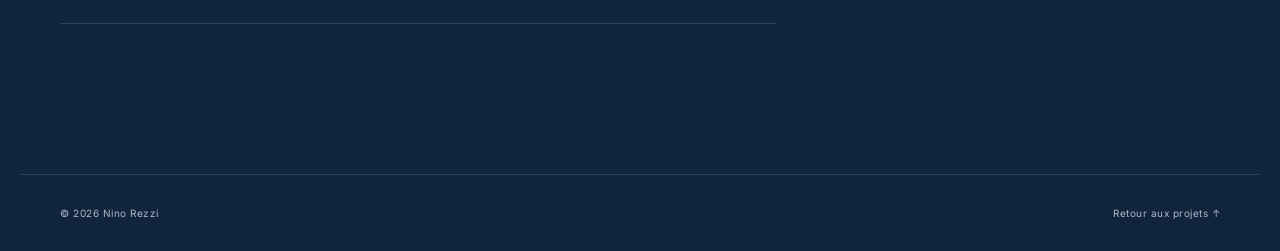
==== commit 65bd5165: "Update index.html" ====
--- a/index.html
+++ b/index.html
@@ -1,1442 +1,91 @@
 <!DOCTYPE html>
 <html lang="fr">
+<head>
+    <meta charset="UTF-8">
+    <meta name="viewport" content="width=device-width, initial-scale=1.0">
+    <title>Tour de France 2025 — Nino Rezzi</title>
+    <meta name="description" content="Projet Tour de France 2025 — Portfolio de Nino Rezzi.">
 
-<head>
-
-    <meta charset="UTF-8">
-
-    <meta
-        name="viewport"
-        content="width=device-width, initial-scale=1.0"
-    >
-
-    <title>Nino Rezzi — Portfolio</title>
-
-    <meta
-        name="description"
-        content="Portfolio de Nino Rezzi — Production audiovisuelle, Régie technique et Événementiel."
-    >
-
-    <link
-        rel="stylesheet"
-        href="style.css?v=20260908"
-    >
+    <link rel="stylesheet" href="../style.css">
+    <link rel="stylesheet" href="../projets/project.css">
 
     <link rel="preconnect" href="https://fonts.googleapis.com">
-
-    <link
-        rel="preconnect"
-        href="https://fonts.gstatic.com"
-        crossorigin
-    >
-
-    <link
-        href="https://fonts.googleapis.com/css2?family=Inter:wght@300;400;500;600;700&family=Playfair+Display:ital,wght@0,500;0,600;1,500&display=swap"
-        rel="stylesheet"
-    >
-
+    <link rel="preconnect" href="https://fonts.gstatic.com" crossorigin>
+    <link href="https://fonts.googleapis.com/css2?family=Inter:wght@300;400;500;600;700&family=Playfair+Display:ital,wght@0,500;0,600;1,500&display=swap" rel="stylesheet">
 </head>
 
+<body class="project-page">
 
-<body>
-
-
-<!-- =====================================================
-     NAVIGATION
-===================================================== -->
-
-<header class="navbar">
-
-    <a
-        href="#accueil"
-        class="logo"
-    >
-        NINO<span>.</span>
-    </a>
-
-
-    <nav>
-
-        <a href="#apropos">
-            À propos
-        </a>
-
-        <a href="#projets">
-            Projets
-        </a>
-
-        <a href="#formation">
-            Formation
-        </a>
-
-        <a href="#cv">
-            CV
-        </a>
-
-        <a href="#contact">
-            Contacts
-        </a>
-
-    </nav>
-
-
-    <a
-        href="#contact"
-        class="nav-button"
-    >
-        Me contacter
-    </a>
-
+<header class="project-nav">
+    <a href="../index.html" class="logo">NINO<span>.</span></a>
+    <a href="../index.html#projets" class="back-link">← Retour aux projets</a>
 </header>
 
+<main class="project-main">
+    <header class="project-intro">
+        <p class="eyebrow">STAGIAIRE · ADMINISTRATION</p>
+        <h1>Tour de France 2025</h1>
+        <div class="project-meta">
+            <span>France TV Sport · Administration de production · 2025</span>
+        </div>
+    </header>
 
+    <div class="project-hero">
+        <img src="../images/tour-de-france.jpg" alt="Tour de France 2025">
+    </div>
 
-<main>
+    <div class="project-grid">
+        <div class="project-content">
+            <section>
+                <h2>Synopsis</h2>
+                <p>
+                    À l’occasion du Tour de France 2025, cette expérience
+                    constitue une immersion au sein de France TV Sport et plus
+                    particulièrement dans les activités d’administration de
+                    production nécessaires au déploiement des équipes sur
+                    l’ensemble de l’épreuve.
+                </p>
+            </section>
 
-
-<!-- =====================================================
-     ACCUEIL
-===================================================== -->
-
-<section
-    id="accueil"
-    class="hero"
->
-
-    <div class="hero-content">
-
-        <p class="eyebrow">
-            PRODUCTION AUDIOVISUELLE · RÉGIE TECHNIQUE · ÉVÉNEMENTIEL
-        </p>
-
-
-        <h1>
-            Nino<br>
-            <span>Rezzi</span>
-        </h1>
-
-
-        <p class="hero-description">
-
-         Formé à la gestion de production audiovisuelle, j’ai participé à des projets de télévision, de documentaire et d’événementiel. Mes expériences couvrent la production, la régie technique, la captation multicam et le suivi de la post-production.
-
-
-
-        </p>
-
-
-        <div class="hero-buttons">
-
-            <a
-                href="#projets"
-                class="button button-primary"
-            >
-                Voir mes projets
-            </a>
-
-
-            <a
-                href="#cv"
-                class="button button-secondary"
-            >
-                Mon CV
-            </a>
-
+            <section>
+                <h2>Ma contribution</h2>
+                <p>
+                    Participation au suivi administratif des équipes techniques
+                    et des journalistes mobilisés sur le Tour de France. Contact
+                    des différents intervenants afin de recueillir et transmettre
+                    les informations nécessaires à l’obtention de leurs
+                    accréditations et assurer leur accès aux différents
+                    dispositifs du Tour.
+                </p>
+            </section>
         </div>
 
-    </div>
-
-
-
-    <div class="hero-image">
-
-        <img
-            src="images/hero.jpg"
-            alt="Nino Rezzi"
-        >
-
-
-        <div class="image-caption">
-
-            <span>
-                PORTFOLIO
-            </span>
-
-            <span>
-                2026
-            </span>
-
-        </div>
-
-    </div>
-
-
-
-    <div class="scroll-indicator">
-
-        <span></span>
-
-        SCROLL
-
-    </div>
-
-</section>
-
-
-
-<!-- =====================================================
-     À PROPOS
-===================================================== -->
-
-<section
-    id="apropos"
-    class="section about"
->
-
-    <div class="section-header">
-
-        <p class="eyebrow">
-            À PROPOS
-        </p>
-
-
-        <h2>
-
-            Raconter le réel.<br>
-
-            <em>
-                Donner du sens aux images.
-            </em>
-
-        </h2>
-
-    </div>
-
-
-
-    <div class="about-grid">
-
-
-        <div class="about-text">
-
-            <p class="large-text">
-
-                 Je m’appelle Nino Rezzi et je suis diplômé d’un BTS Métiers de l’audiovisuel, option gestion de production. Mon parcours m’a fait découvrir plusieurs étapes de fabrication d’un projet audiovisuel, de sa préparation au tournage et à la captation, jusqu’à la postproduction.
-            </p>
-
-
-            <p>
-
-             Au fil de mes expériences en télévision, en documentaire et sur des événements, j’ai contribué à l’organisation des projets, à la coordination des équipes et à leur suivi technique. J’ai aussi découvert le travail en régie et les contraintes propres aux dispositifs en direct.
-
-            </p>
-
-
-            <p>
-Je souhaite poursuivre mon parcours dans des équipes où se rencontrent production audiovisuelle, régie technique et événementiel. J’apprécie les projets qui demandent à la fois de la préparation, de la coordination et de l’adaptation sur le terrain.
-            </p>
-
-
-            <p>
-
-
-        </div>
-
-
-
-        <div class="about-info">
-
-
-            <div class="info-item">
-
-                <span>
-                    Formation
-                </span>
-
-                <strong>
-                    BTS Audiovisuel
-                </strong>
-
-                <small>
-                    Gestion de production
-                </small>
-
+        <aside class="project-side">
+            <div class="info-block">
+                <span class="info-label">Structure / production</span>
+                <div class="info-value">France TV Sport</div>
             </div>
 
-
-
-            <div class="info-item">
-
-                <span>
-                    Domaines d'intérêt
-                </span>
-
-                <strong>
-                    Production audiovisuelle · Régie technique · Événementiel
-                </strong>
-
-                <small>
-                    Captation multicam · Postproduction · Documentaire
-                </small>
-
+            <div class="info-block">
+                <span class="info-label">Mon rôle</span>
+                <div class="info-value">Stagiaire de production</div>
             </div>
 
-
-
-            <div class="info-item">
-
-                <span>
-                    Profil
-                </span>
-
-                <strong>
-                    Production et réalisation
-                </strong>
-
-                <small>
-                    Organisation · Régie · Coordination
-                </small>
-
+            <div class="info-block">
+                <span class="info-label">Informations complémentaires</span>
+                <p>
+                    Travail au sein de France TV Sport avec Catherine Deschamps,
+                    administratrice de production.
+                </p>
             </div>
-
-
-        </div>
-
+        </aside>
     </div>
-
-</section>
-
-
-
-<!-- =====================================================
-     PROJETS
-===================================================== -->
-
-<section
-    id="projets"
-    class="section projects"
->
-
-
-    <!-- =================================================
-         EN-TÊTE
-    ================================================== -->
-
-    <div class="projects-heading">
-
-
-        <div class="projects-title">
-
-            <p class="eyebrow">
-                MON TRAVAIL
-            </p>
-
-
-            <div class="projects-title-row">
-
-                <h2>
-                    Mes projets
-                </h2>
-
-                <span class="projects-line"></span>
-
-            </div>
-
-        </div>
-
-
-
-        <p class="projects-description">
-
-            Des plateaux de tournage aux événements en direct,
-            en passant par la production et la réalisation,
-            découvrez une sélection de mes expériences.
-
-        </p>
-
-    </div>
-
-
-
-    <!-- =================================================
-         FILTRES
-         
-         SEULEMENT :
-         TOUS
-         PRODUCTION
-         RÉALISATION
-    ================================================== -->
-
-    <div class="projects-filters">
-
-
-        <button
-            type="button"
-            class="project-filter active"
-            data-filter="all"
-        >
-            Tous
-        </button>
-
-
-        <button
-            type="button"
-            class="project-filter"
-            data-filter="production"
-        >
-            Production
-        </button>
-
-
-        <button
-            type="button"
-            class="project-filter"
-            data-filter="realisation"
-        >
-            Réalisation
-        </button>
-
-
-    </div>
-
-
-
-    <!-- =================================================
-         GRILLE
-    ================================================== -->
-
-    <div class="projects-grid">
-
-
-        <!-- =================================================
-             LE DIBBOUK
-             PRODUCTION · DOCUMENTAIRE
-        ================================================== -->
-
-        <article
-            class="project-card"
-            data-role="production"
-        >
-
-            <div class="project-image">
-
-                <img
-                    src="images/dibbouk.jpg"
-                    alt="Le Dibbouk, fantôme du monde disparu"
-                >
-
-
-                <div class="project-overlay">
-
-                    <div class="project-preview">
-
-                        <span class="preview-label">
-                            MA CONTRIBUTION
-                        </span>
-
-
-                        <p>
-
-                            Gestion de l'équipe technique,
-                            organisation et programmation
-                            du tournage.
-
-                        </p>
-
-
-                        <a
-                            href="projets/dibbouk.html"
-                            class="preview-link"
-                        >
-                            Voir le projet →
-                        </a>
-
-                    </div>
-
-                </div>
-
-            </div>
-
-
-
-            <div class="project-info">
-
-                <span class="project-category">
-                    PRODUCTION · DOCUMENTAIRE
-                </span>
-
-
-                <h3>
-                    Le Dibbouk, fantôme du monde disparu
-                </h3>
-
-
-                <a
-                    href="projets/dibbouk.html"
-                    class="project-link"
-                >
-                    Voir le projet →
-                </a>
-
-            </div>
-
-        </article>
-
-
-
-        <!-- =================================================
-             ROLAND GARROS
-             PRODUCTION · TÉLÉVISION
-        ================================================== -->
-
-        <article
-            class="project-card"
-            data-role="production"
-        >
-
-            <div class="project-image">
-
-                <img
-                    src="images/roland-garros.jpg"
-                    alt="Roland Garros 2025"
-                >
-
-
-                <div class="project-overlay">
-
-                    <div class="project-preview">
-
-                        <span class="preview-label">
-                            MA CONTRIBUTION
-                        </span>
-
-
-                        <p>
-
-                            Installation du car régie et du plateau,
-                            visite des installations, planification TV,
-                            coordination antenne et publicité.
-
-                        </p>
-
-
-                        <a
-                            href="projets/roland-garros.html"
-                            class="preview-link"
-                        >
-                            Voir le projet →
-                        </a>
-
-                    </div>
-
-                </div>
-
-            </div>
-
-
-
-            <div class="project-info">
-
-                <span class="project-category">
-                    PRODUCTION · TÉLÉVISION
-                </span>
-
-
-                <h3>
-                    Roland Garros 2025
-                </h3>
-
-
-                <a
-                    href="projets/roland-garros.html"
-                    class="project-link"
-                >
-                    Voir le projet →
-                </a>
-
-            </div>
-
-        </article>
-
-
-
-        <!-- =================================================
-             TOUR DE FRANCE
-             PRODUCTION · TÉLÉVISION
-        ================================================== -->
-
-        <article
-            class="project-card"
-            data-role="production"
-        >
-
-            <div class="project-image">
-
-                <img
-                    src="images/tour-de-france.jpg"
-                    alt="Tour de France 2025"
-                >
-
-
-                <div class="project-overlay">
-
-                    <div class="project-preview">
-
-                        <span class="preview-label">
-                            MA CONTRIBUTION
-                        </span>
-
-
-                        <p>
-
-                            Suivi des accréditations de l'équipe
-                            technique et des journalistes sur
-                            l'ensemble du Tour de France.
-
-                        </p>
-
-
-                        <a
-                            href="projets/tour-de-france.html"
-                            class="preview-link"
-                        >
-                            Voir le projet →
-                        </a>
-
-                    </div>
-
-                </div>
-
-            </div>
-
-
-
-            <div class="project-info">
-
-                <span class="project-category">
-                    PRODUCTION · TÉLÉVISION
-                </span>
-
-
-                <h3>
-                    Tour de France 2025
-                </h3>
-
-
-                <a
-                    href="projets/tour-de-france.html"
-                    class="project-link"
-                >
-                    Voir le projet →
-                </a>
-
-            </div>
-
-        </article>
-
-
-
-        <!-- =================================================
-             14 JUILLET
-             PRODUCTION · TÉLÉVISION
-        ================================================== -->
-
-        <article
-            class="project-card"
-            data-role="production"
-        >
-
-            <div class="project-image">
-
-                <img
-                    src="images/14-juillet.jpg"
-                    alt="14 juillet 2025"
-                >
-
-
-                <div class="project-overlay">
-
-                    <div class="project-preview">
-
-                        <span class="preview-label">
-                            MA CONTRIBUTION
-                        </span>
-
-
-                        <p>
-
-                            Planification des repérages et préparation
-                            technique du dispositif destiné à obtenir
-                            les images aériennes du défilé.
-
-                        </p>
-
-
-                        <a
-                            href="projets/14-juillet.html"
-                            class="preview-link"
-                        >
-                            Voir le projet →
-                        </a>
-
-                    </div>
-
-                </div>
-
-            </div>
-
-
-
-            <div class="project-info">
-
-                <span class="project-category">
-                    PRODUCTION · TÉLÉVISION
-                </span>
-
-
-                <h3>
-                    14 juillet 2025
-                </h3>
-
-
-                <a
-                    href="projets/14-juillet.html"
-                    class="project-link"
-                >
-                    Voir le projet →
-                </a>
-
-            </div>
-
-        </article>
-
-
-
-        <!-- =================================================
-             EXPÉRIENCE EN RÉGIE
-             
-             CLASSÉE DANS RÉALISATION
-             MAIS LABEL = RÉGIE TV
-        ================================================== -->
-
-        <article
-            class="project-card"
-            data-role="realisation"
-        >
-
-            <div class="project-image">
-
-                <img
-                    src="images/regie.jpg"
-                    alt="Expérience en régie TV"
-                >
-
-
-                <div class="project-overlay">
-
-                    <div class="project-preview">
-
-                        <span class="preview-label">
-                            MA CONTRIBUTION
-                        </span>
-
-
-                        <p>
-
-                            Installation des caméras à distance,
-                            cadrage en direct et participation
-                            à la réalisation avec le réalisateur.
-
-                        </p>
-
-
-                        <a
-                            href="projets/regie.html"
-                            class="preview-link"
-                        >
-                            Voir l'expérience →
-                        </a>
-
-                    </div>
-
-                </div>
-
-            </div>
-
-
-
-            <div class="project-info">
-
-                <span class="project-category">
-                    RÉGIE TV
-                </span>
-
-
-                <h3>
-                    Expérience en régie
-                </h3>
-
-
-                <a
-                    href="projets/regie.html"
-                    class="project-link"
-                >
-                    Voir l'expérience →
-                </a>
-
-            </div>
-
-        </article>
-
-
-
-        <!-- =================================================
-             PCP
-             PRODUCTION · DOCUMENTAIRE
-        ================================================== -->
-
-        <article
-            class="project-card"
-            data-role="production"
-        >
-
-            <div class="project-image">
-
-                <img
-                    src="images/pcp-relation.jpg"
-                    alt="PCP — In relation to Whom"
-                >
-
-
-                <div class="project-overlay">
-
-                    <div class="project-preview">
-
-                        <span class="preview-label">
-                            MA CONTRIBUTION
-                        </span>
-
-
-                        <p>
-
-                            Organisation, suivi social et juridique,
-                            gestion financière et suivi technique.
-
-                        </p>
-
-
-                        <a
-                            href="projets/pcp-relation.html"
-                            class="preview-link"
-                        >
-                            Voir le projet →
-                        </a>
-
-                    </div>
-
-                </div>
-
-            </div>
-
-
-
-            <div class="project-info">
-
-                <span class="project-category">
-                    PRODUCTION · DOCUMENTAIRE
-                </span>
-
-
-                <h3>
-                    PCP — In relation to Whom
-                </h3>
-
-
-                <a
-                    href="projets/pcp-relation.html"
-                    class="project-link"
-                >
-                    Voir le projet →
-                </a>
-
-            </div>
-
-        </article>
-
-
-
-        <!-- =================================================
-             JT
-             RÉALISATEUR · TÉLÉVISION
-        ================================================== -->
-
-        <article
-            class="project-card"
-            data-role="realisation"
-        >
-
-            <div class="project-image">
-
-                <img
-                    src="images/jt-direct.jpg"
-                    alt="Réalisation en direct d'un journal télévisé"
-                >
-
-
-                <div class="project-overlay">
-
-                    <div class="project-preview">
-
-                        <span class="preview-label">
-                            MA CONTRIBUTION
-                        </span>
-
-
-                        <p>
-
-                            Réalisation du plateau du JT en direct
-                            et création artistique du programme :
-                            couleurs, typographie et choix techniques.
-
-                        </p>
-
-
-                        <a
-                            href="projets/jt-direct.html"
-                            class="preview-link"
-                        >
-                            Voir le projet →
-                        </a>
-
-                    </div>
-
-                </div>
-
-            </div>
-
-
-
-            <div class="project-info">
-
-                <span class="project-category">
-                    RÉALISATEUR · TÉLÉVISION
-                </span>
-
-
-                <h3>
-                    JT en direct
-                </h3>
-
-
-                <a
-                    href="projets/jt-direct.html"
-                    class="project-link"
-                >
-                    Voir le projet →
-                </a>
-
-            </div>
-
-        </article>
-
-
-
-        <!-- =================================================
-             JPO
-             RÉALISATEUR · TÉLÉVISION
-        ================================================== -->
-
-        <article
-            class="project-card"
-            data-role="realisation"
-        >
-
-            <div class="project-image">
-
-                <img
-                    src="images/jpo.jpg"
-                    alt="Réalisation en direct des portes ouvertes"
-                >
-
-
-                <div class="project-overlay">
-
-                    <div class="project-preview">
-
-                        <span class="preview-label">
-                            MA CONTRIBUTION
-                        </span>
-
-
-                        <p>
-
-                            Réalisation du plateau JPO en direct
-                            et création artistique autour
-                            de la diffusion.
-
-                        </p>
-
-
-                        <a
-                            href="projets/jpo.html"
-                            class="preview-link"
-                        >
-                            Voir le projet →
-                        </a>
-
-                    </div>
-
-                </div>
-
-            </div>
-
-
-
-            <div class="project-info">
-
-                <span class="project-category">
-                    RÉALISATEUR · TÉLÉVISION
-                </span>
-
-
-                <h3>
-                    Portes ouvertes du BTS
-                </h3>
-
-
-                <a
-                    href="projets/jpo.html"
-                    class="project-link"
-                >
-                    Voir le projet →
-                </a>
-
-            </div>
-
-        </article>
-
-
-    </div>
-
-</section>
-
-
-
-<!-- =====================================================
-     FORMATION
-===================================================== -->
-
-<section
-    id="formation"
-    class="section formation"
->
-
-
-    <div class="section-header">
-
-        <p class="eyebrow">
-            PARCOURS
-        </p>
-
-
-        <h2>
-            Formation
-        </h2>
-
-    </div>
-
-
-
-    <div class="timeline">
-
-
-        <div class="timeline-item">
-
-            <div class="timeline-date">
-                2024 — 2026
-            </div>
-
-
-            <div class="timeline-content">
-
-                <span>
-                    FORMATION
-                </span>
-
-
-                <h3>
-                    BTS Audiovisuel — Gestion de production
-                </h3>
-
-
-                <p>
-
-                    Formation spécialisée dans la gestion de
-                    production audiovisuelle, permettant de
-                    comprendre et de participer aux différentes
-                    étapes de fabrication d'un projet, de la
-                    préparation à la post-production.
-
-                </p>
-
-            </div>
-
-        </div>
-
-
-
-        <div class="timeline-item">
-
-            <div class="timeline-date">
-                2022 — 2024
-            </div>
-
-
-            <div class="timeline-content">
-
-                <span>
-                    FORMATION
-                </span>
-
-
-                <h3>
-                    CPGE ECT
-                </h3>
-
-
-                <p>
-
-                    Classe préparatoire économique et commerciale
-                    voie technologique. Formation intensive de deux
-                    années axée notamment sur l'économie, le management,
-                    les mathématiques, les langues et la culture générale,
-                    préparant aux concours des écoles de commerce.
-
-                </p>
-
-            </div>
-
-        </div>
-
-
-
-        <div class="timeline-item">
-
-            <div class="timeline-date">
-                2022
-            </div>
-
-
-            <div class="timeline-content">
-
-                <span>
-                    DIPLÔME
-                </span>
-
-
-                <h3>
-                    Baccalauréat STMG — Mention Bien
-                </h3>
-
-
-                <p>
-
-                    Obtention du baccalauréat Sciences et Technologies
-                    du Management et de la Gestion, avec mention Bien.
-
-                </p>
-
-            </div>
-
-        </div>
-
-
-    </div>
-
-</section>
-
-
-
-<!-- =====================================================
-     CV
-===================================================== -->
-
-<section
-    id="cv"
-    class="section cv"
->
-
-
-    <div class="cv-container">
-
-
-        <div>
-
-            <p class="eyebrow">
-                MON PARCOURS
-            </p>
-
-
-            <h2>
-                Mon CV
-            </h2>
-
-
-            <p>
-
-                Retrouvez mon parcours, mes expériences
-                professionnelles, ma formation et mes compétences
-                dans mon CV.
-
-            </p>
-
-        </div>
-
-
-
-        <a
-    href="documents/CV-Nino-Rezzi.pdf"
-    class="button button-primary"
-    download="CV-Nino-Rezzi.pdf"
->
-    Télécharger mon CV →
-</a>
-
-
-    </div>
-
-</section>
-
-
-
-<!-- =====================================================
-     OBJECTIFS
-===================================================== -->
-<section class="section objectives">
-
-    <div class="objectives-grid">
-
-        <div>
-
-            <p class="eyebrow">
-                LA SUITE
-            </p>
-
-            <h2>
-                Continuer à découvrir.
-                <em>Construire mon parcours.</em>
-            </h2>
-
-        </div>
-
-        <div class="objective-text">
-
-            <p>
-               Je souhaite développer mon expérience dans les métiers de l’audiovisuel, en production, en régie technique et dans l’événementiel. Les projets de tournage ou de direct m’intéressent particulièrement pour le lien entre préparation, coordination des équipes et mise en œuvre technique.
-            </p>
-
-            <p>
-                Ma formation et mes premières expériences m'ont permis de
-                découvrir plusieurs facettes de l'audiovisuel, de la production
-                à la réalisation en passant par la régie. Mes expériences en régie, en captation multicam et en postproduction m’ont donné envie de continuer à explorer les différentes étapes de fabrication d’un projet, de la préparation à la diffusion.
-            </p>
-
-            <p>
-                Je reste ouvert aux différentes opportunités qui pourront se
-                présenter à moi, aussi bien dans la production que dans la
-                réalisation, la régie ou les métiers techniques.
-                Le documentaire, la nature et le monde animal restent aussi des centres d’intérêt importants et une ambition à long terme. Je souhaite construire ce parcours tout en restant ouvert à des projets variés en production audiovisuelle et événementielle.
-                L'objectif est
-                avant tout de continuer à apprendre, progresser au contact de
-                nouvelles équipes et construire progressivement mon parcours
-                dans l'audiovisuel.
-            </p>
-
-        </div>
-
-    </div>
-
-</section>
-<!-- =====================================================
-     CONTACT
-===================================================== -->
-
-<section
-    id="contact"
-    class="contact"
->
-
-
-    <div class="contact-content">
-
-
-        <p class="eyebrow">
-            CONTACT
-        </p>
-
-
-        <h2>
-
-            Un projet ?<br>
-
-            <em>
-                Parlons-en.
-            </em>
-
-        </h2>
-
-
-        <a
-            href="mailto:Ninorezzi10@outlook.fr"
-            class="contact-email"
-        >
-            ninorezzi.pro@outlook.com
-        </a>
-
-
-        <div class="contact-details">
-
-            <a href="tel:+33781855009">
-                07 81 85 50 09
-            </a>
-
-
-            <a
-                href="https://www.instagram.com/ninorezzi/"
-                target="_blank"
-                rel="noopener noreferrer"
-            >
-                @ninorezzi
-            </a>
-
-        </div>
-
-
-    </div>
-
-</section>
-
-
 </main>
 
-
-
-<!-- =====================================================
-     FOOTER
-===================================================== -->
-
-<footer>
-
-    <span>
-        © 2026 Nino Rezzi
-    </span>
-
-
-    <span>
-        Portfolio
-    </span>
-
-
-    <a href="#accueil">
-        Retour en haut ↑
-    </a>
-
+<footer class="project-footer">
+    <span>© 2026 Nino Rezzi</span>
+    <a href="../index.html#projets">Retour aux projets ↑</a>
 </footer>
 
-
-
-<!-- =====================================================
-     FILTRE DES PROJETS
-===================================================== -->
-
-<script>
-
-document.addEventListener(
-    "DOMContentLoaded",
-    () => {
-
-        const filters =
-            document.querySelectorAll(
-                ".project-filter"
-            );
-
-
-        const cards =
-            document.querySelectorAll(
-                ".project-card"
-            );
-
-
-        filters.forEach(
-            (filter) => {
-
-                filter.addEventListener(
-                    "click",
-                    () => {
-
-                        const selectedFilter =
-                            filter.dataset.filter;
-
-
-                        /* -----------------------------
-                           BOUTON ACTIF
-                        ----------------------------- */
-
-                        filters.forEach(
-                            (item) => {
-
-                                item.classList.remove(
-                                    "active"
-                                );
-
-                            }
-                        );
-
-
-                        filter.classList.add(
-                            "active"
-                        );
-
-
-                        /* -----------------------------
-                           FILTRAGE
-                        ----------------------------- */
-
-                        cards.forEach(
-                            (card) => {
-
-                                const role =
-                                    card.dataset.role;
-
-
-                                if (
-                                    selectedFilter === "all" ||
-                                    role === selectedFilter
-                                ) {
-
-                                    card.hidden = false;
-
-                                } else {
-
-                                    card.hidden = true;
-
-                                }
-
-                            }
-                        );
-
-                    }
-                );
-
-            }
-        );
-
-    }
-);
-
-</script>
-
-
 </body>
-
 </html>
--- a/projets/project.css
+++ b/projets/project.css
@@ -0,0 +1,712 @@
+/* =====================================================
+   PROJECT PAGES
+   STYLE COHÉRENT AVEC LE PORTFOLIO PRINCIPAL
+===================================================== */
+
+
+/* =====================================================
+   NAVIGATION
+===================================================== */
+
+.project-nav {
+
+    position: sticky;
+
+    top: 0;
+
+    z-index: 100;
+
+    width: 100%;
+
+    min-height: 80px;
+
+    display: flex;
+
+    align-items: center;
+
+    justify-content: space-between;
+
+    padding: 0 40px;
+
+    background: rgba(16, 36, 61, 0.88);
+
+    backdrop-filter: blur(15px);
+
+    border-bottom: 1px solid var(--border);
+
+}
+
+
+.project-nav .logo {
+
+    font-size: 18px;
+
+    font-weight: 700;
+
+    letter-spacing: 0.05em;
+
+}
+
+
+.project-nav .logo span {
+
+    color: var(--accent);
+
+}
+
+
+.back-link {
+
+    color: var(--text-muted);
+
+    font-size: 11px;
+
+    font-weight: 500;
+
+    letter-spacing: 0.08em;
+
+    text-transform: uppercase;
+
+    transition: color 0.3s ease;
+
+}
+
+
+.back-link:hover {
+
+    color: var(--text);
+
+}
+
+
+
+/* =====================================================
+   PAGE PROJET
+===================================================== */
+
+.project-page {
+
+    min-height: 100vh;
+
+    background: var(--background);
+
+    color: var(--text);
+
+}
+
+
+.project-main {
+
+    max-width: var(--container);
+
+    margin: auto;
+
+    padding: 120px 40px 150px;
+
+}
+
+
+
+/* =====================================================
+   INTRODUCTION DU PROJET
+===================================================== */
+
+.project-intro {
+
+    max-width: 1000px;
+
+    margin-bottom: 70px;
+
+}
+
+
+.project-intro .eyebrow {
+
+    margin-bottom: 22px;
+
+    color: var(--text-muted);
+
+    font-size: 11px;
+
+    font-weight: 600;
+
+    letter-spacing: 0.18em;
+
+    text-transform: uppercase;
+
+}
+
+
+.project-intro h1 {
+
+    margin: 0;
+
+    max-width: 1000px;
+
+    font-family: "Inter", sans-serif;
+
+    font-size: clamp(55px, 8vw, 105px);
+
+    font-weight: 500;
+
+    letter-spacing: -0.07em;
+
+    line-height: 0.92;
+
+}
+
+
+.project-meta {
+
+    display: flex;
+
+    flex-wrap: wrap;
+
+    gap: 10px 24px;
+
+    margin-top: 30px;
+
+    color: var(--text-muted);
+
+    font-size: 13px;
+
+}
+
+
+
+/* =====================================================
+   IMAGE PRINCIPALE
+===================================================== */
+
+.project-hero {
+
+    width: 100%;
+
+    aspect-ratio: 16 / 8;
+
+    margin-bottom: 100px;
+
+    overflow: hidden;
+
+    background: var(--background-light);
+
+    border: 1px solid var(--border);
+
+}
+
+
+.project-hero img {
+
+    display: block;
+
+    width: 100%;
+
+    height: 100%;
+
+    object-fit: cover;
+
+    filter: saturate(0.9);
+
+    transition: transform 0.8s ease;
+
+}
+
+
+.project-hero:hover img {
+
+    transform: scale(1.015);
+
+}
+
+
+
+/* =====================================================
+   ORGANISATION DU CONTENU
+===================================================== */
+
+.project-grid {
+
+    display: grid;
+
+    grid-template-columns:
+        minmax(0, 1.35fr)
+        minmax(280px, 0.65fr);
+
+    gap: 100px;
+
+}
+
+
+
+/* =====================================================
+   CONTENU PRINCIPAL
+===================================================== */
+
+.project-content section {
+
+    padding-bottom: 65px;
+
+    margin-bottom: 65px;
+
+    border-bottom: 1px solid var(--border);
+
+}
+
+
+.project-content section:last-child {
+
+    margin-bottom: 0;
+
+}
+
+
+.project-content h2 {
+
+    margin: 0 0 25px;
+
+    color: var(--accent);
+
+    font-size: 11px;
+
+    font-weight: 600;
+
+    letter-spacing: 0.18em;
+
+    text-transform: uppercase;
+
+}
+
+
+.project-content p {
+
+    max-width: 760px;
+
+    margin: 0 0 20px;
+
+    color: var(--text-muted);
+
+    font-size: 16px;
+
+    line-height: 1.85;
+
+}
+
+
+.project-content p:last-child {
+
+    margin-bottom: 0;
+
+}
+
+
+
+/* =====================================================
+   COLONNE INFORMATIONS
+===================================================== */
+
+.project-side {
+
+    align-self: start;
+
+    border-top: 1px solid var(--border);
+
+}
+
+
+.info-block {
+
+    padding: 25px 0;
+
+    border-bottom: 1px solid var(--border);
+
+}
+
+
+.info-block:last-child {
+
+    border-bottom: none;
+
+}
+
+
+.info-label {
+
+    display: block;
+
+    margin-bottom: 8px;
+
+    color: var(--text-muted);
+
+    font-size: 10px;
+
+    font-weight: 600;
+
+    letter-spacing: 0.15em;
+
+    text-transform: uppercase;
+
+}
+
+
+.info-value {
+
+    font-size: 16px;
+
+    font-weight: 500;
+
+}
+
+
+.info-block p {
+
+    margin: 0;
+
+    color: var(--text-muted);
+
+    font-size: 13px;
+
+    line-height: 1.7;
+
+}
+
+
+
+/* =====================================================
+   GALERIE
+===================================================== */
+
+.project-gallery {
+
+    display: grid;
+
+    grid-template-columns: repeat(2, 1fr);
+
+    gap: 18px;
+
+}
+
+
+.project-gallery figure {
+
+    margin: 0;
+
+    aspect-ratio: 4 / 3;
+
+    overflow: hidden;
+
+    background: var(--background-light);
+
+    border: 1px solid var(--border);
+
+}
+
+
+.project-gallery img {
+
+    display: block;
+
+    width: 100%;
+
+    height: 100%;
+
+    object-fit: cover;
+
+    transition: transform 0.6s ease;
+
+}
+
+
+.project-gallery figure:hover img {
+
+    transform: scale(1.03);
+
+}
+
+
+
+/* =====================================================
+   PLACEHOLDERS
+===================================================== */
+
+.media-placeholder {
+
+    min-height: 280px;
+
+    display: grid;
+
+    place-items: center;
+
+    padding: 30px;
+
+    color: var(--text-muted);
+
+    text-align: center;
+
+    font-size: 12px;
+
+    border: 1px dashed var(--border);
+
+    background: var(--background-dark);
+
+}
+
+
+.video-placeholder {
+
+    aspect-ratio: 16 / 9;
+
+    display: grid;
+
+    place-items: center;
+
+    padding: 30px;
+
+    color: var(--text-muted);
+
+    text-align: center;
+
+    font-size: 12px;
+
+    border: 1px dashed var(--border);
+
+    background: var(--background-dark);
+
+}
+
+
+
+/* =====================================================
+   FOOTER
+===================================================== */
+
+.project-footer {
+
+    max-width: var(--container);
+
+    margin: auto;
+
+    padding: 30px 40px;
+
+    display: flex;
+
+    align-items: center;
+
+    justify-content: space-between;
+
+    gap: 20px;
+
+    border-top: 1px solid var(--border);
+
+    color: var(--text-muted);
+
+    font-size: 10px;
+
+    letter-spacing: 0.05em;
+
+}
+
+
+.project-footer a {
+
+    transition: color 0.3s ease;
+
+}
+
+
+.project-footer a:hover {
+
+    color: var(--accent);
+
+}
+
+
+
+/* =====================================================
+   TABLETTE
+===================================================== */
+
+@media (max-width: 1000px) {
+
+    .project-nav {
+
+        padding: 0 30px;
+
+    }
+
+
+    .project-main {
+
+        padding: 100px 30px 120px;
+
+    }
+
+
+    .project-intro {
+
+        margin-bottom: 55px;
+
+    }
+
+
+    .project-intro h1 {
+
+        font-size: clamp(50px, 9vw, 85px);
+
+    }
+
+
+    .project-hero {
+
+        margin-bottom: 70px;
+
+    }
+
+
+    .project-grid {
+
+        grid-template-columns: 1fr;
+
+        gap: 70px;
+
+    }
+
+
+    .project-side {
+
+        border-top: 1px solid var(--border);
+
+    }
+
+}
+
+
+
+/* =====================================================
+   MOBILE
+===================================================== */
+
+@media (max-width: 600px) {
+
+    .project-nav {
+
+        min-height: 70px;
+
+        padding: 0 20px;
+
+    }
+
+
+    .project-nav .logo {
+
+        font-size: 16px;
+
+    }
+
+
+    .back-link {
+
+        font-size: 9px;
+
+    }
+
+
+    .project-main {
+
+        padding: 80px 20px 90px;
+
+    }
+
+
+    .project-intro {
+
+        margin-bottom: 45px;
+
+    }
+
+
+    .project-intro .eyebrow {
+
+        font-size: 9px;
+
+    }
+
+
+    .project-intro h1 {
+
+        font-size: 52px;
+
+        letter-spacing: -0.065em;
+
+        line-height: 0.94;
+
+    }
+
+
+    .project-meta {
+
+        margin-top: 22px;
+
+        font-size: 12px;
+
+    }
+
+
+    .project-hero {
+
+        aspect-ratio: 4 / 3;
+
+        margin-bottom: 55px;
+
+    }
+
+
+    .project-grid {
+
+        gap: 55px;
+
+    }
+
+
+    .project-content section {
+
+        padding-bottom: 45px;
+
+        margin-bottom: 45px;
+
+    }
+
+
+    .project-content p {
+
+        font-size: 14px;
+
+        line-height: 1.8;
+
+    }
+
+
+    .project-gallery {
+
+        grid-template-columns: 1fr;
+
+    }
+
+
+    .media-placeholder {
+
+        min-height: 220px;
+
+    }
+
+
+    .project-footer {
+
+        padding: 25px 20px;
+
+        flex-direction: column;
+
+        align-items: flex-start;
+
+    }
+
+}
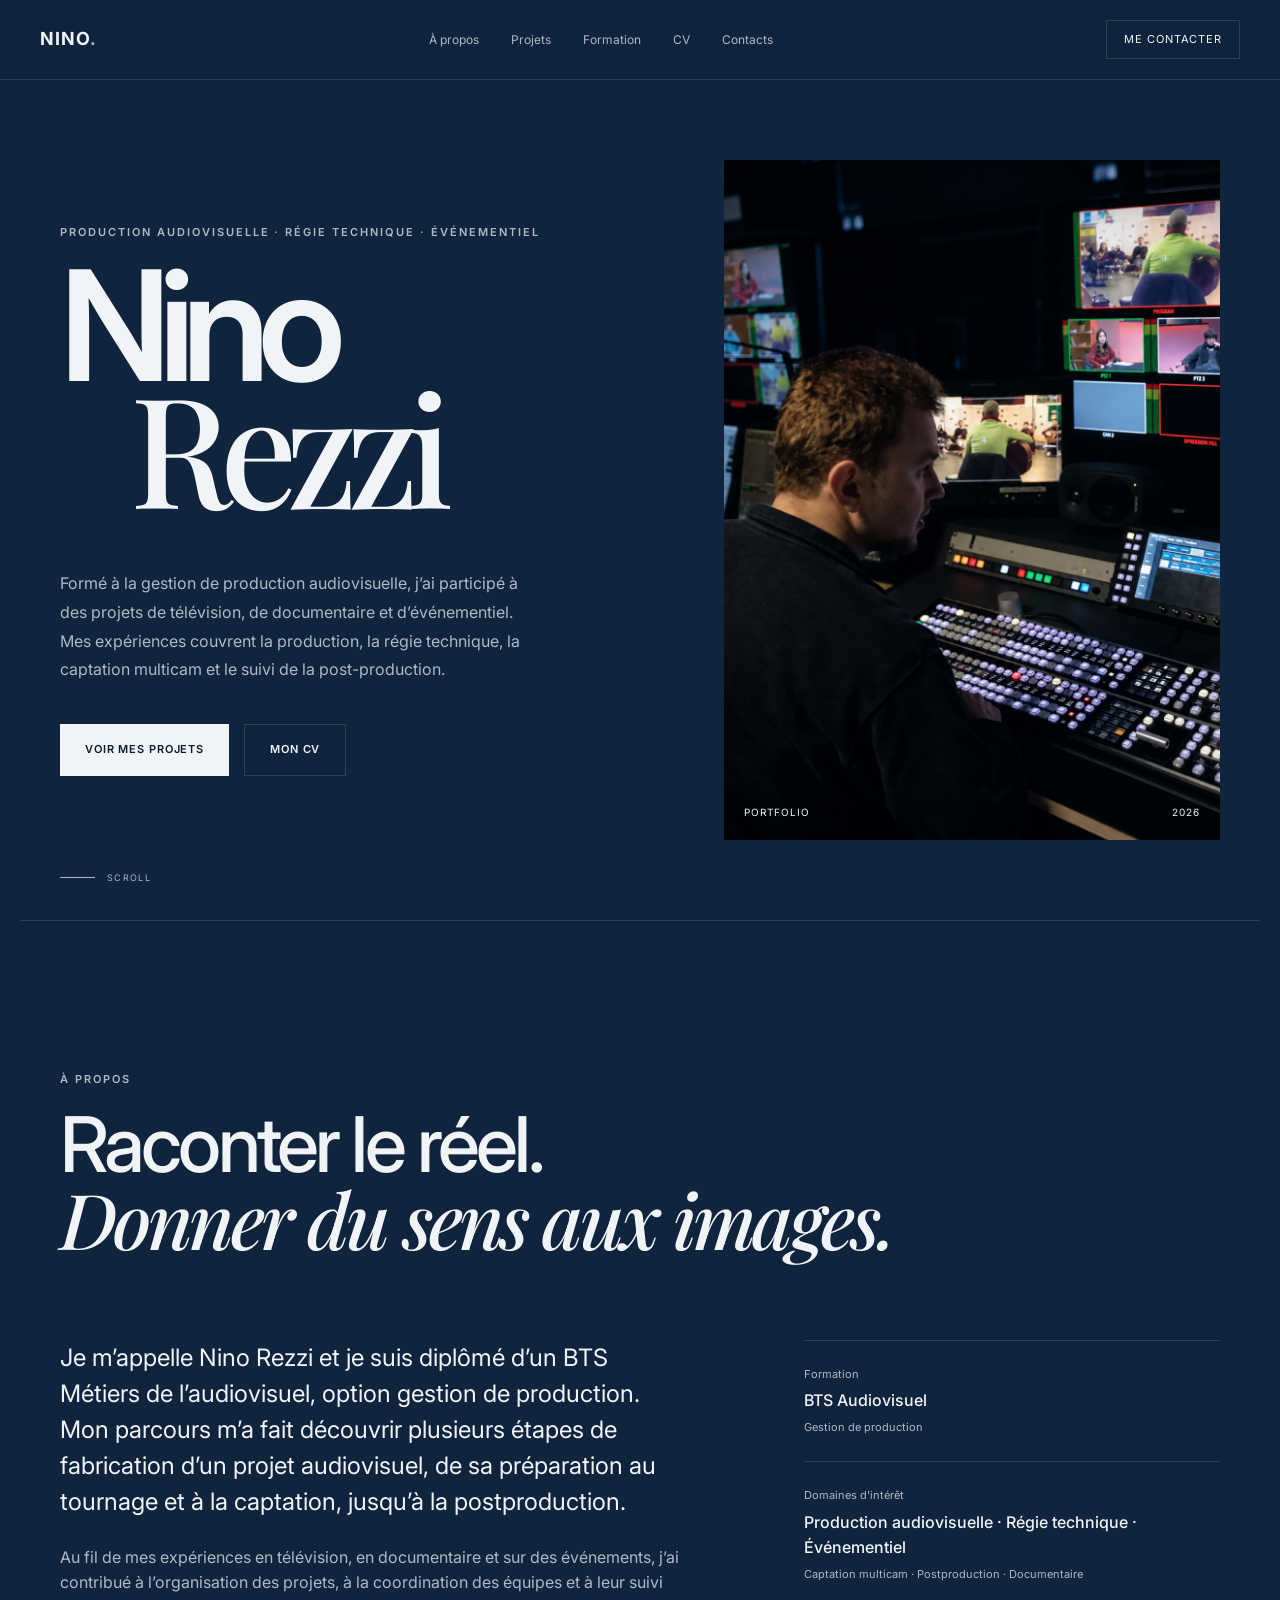
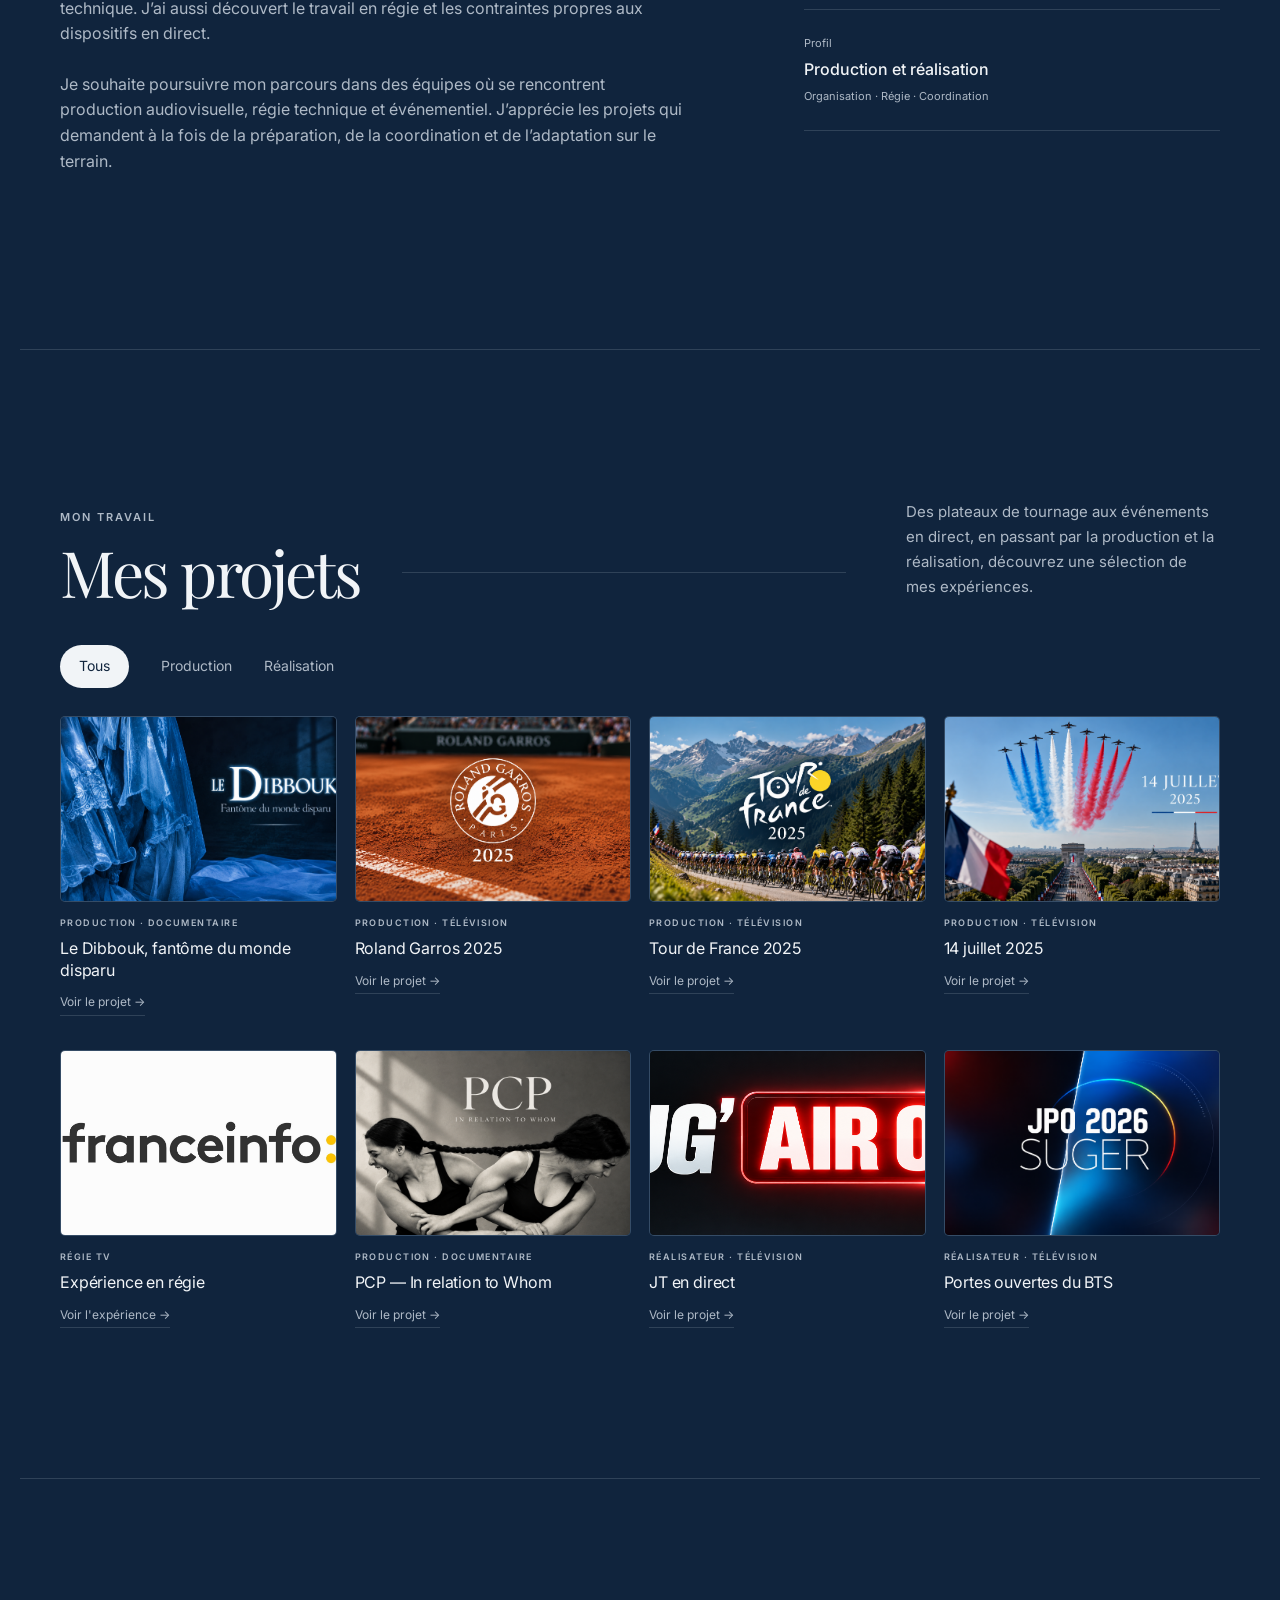
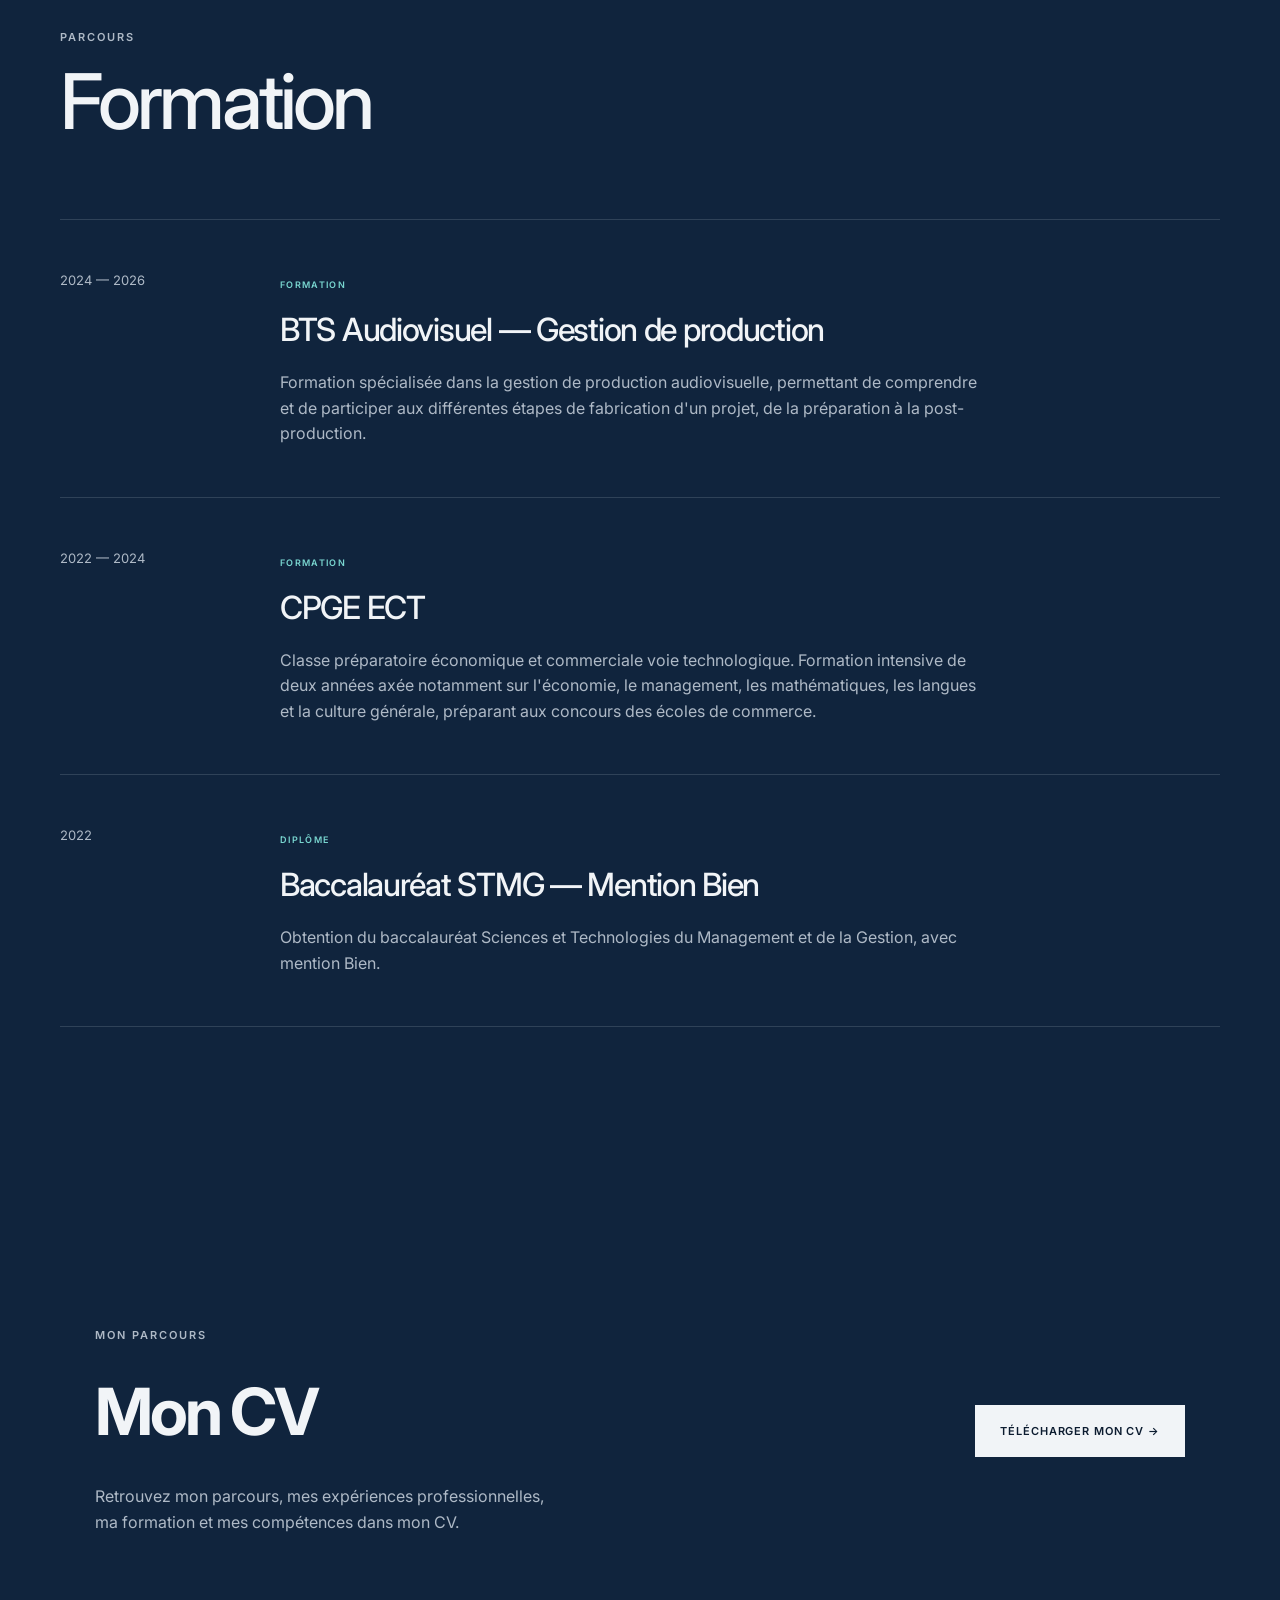
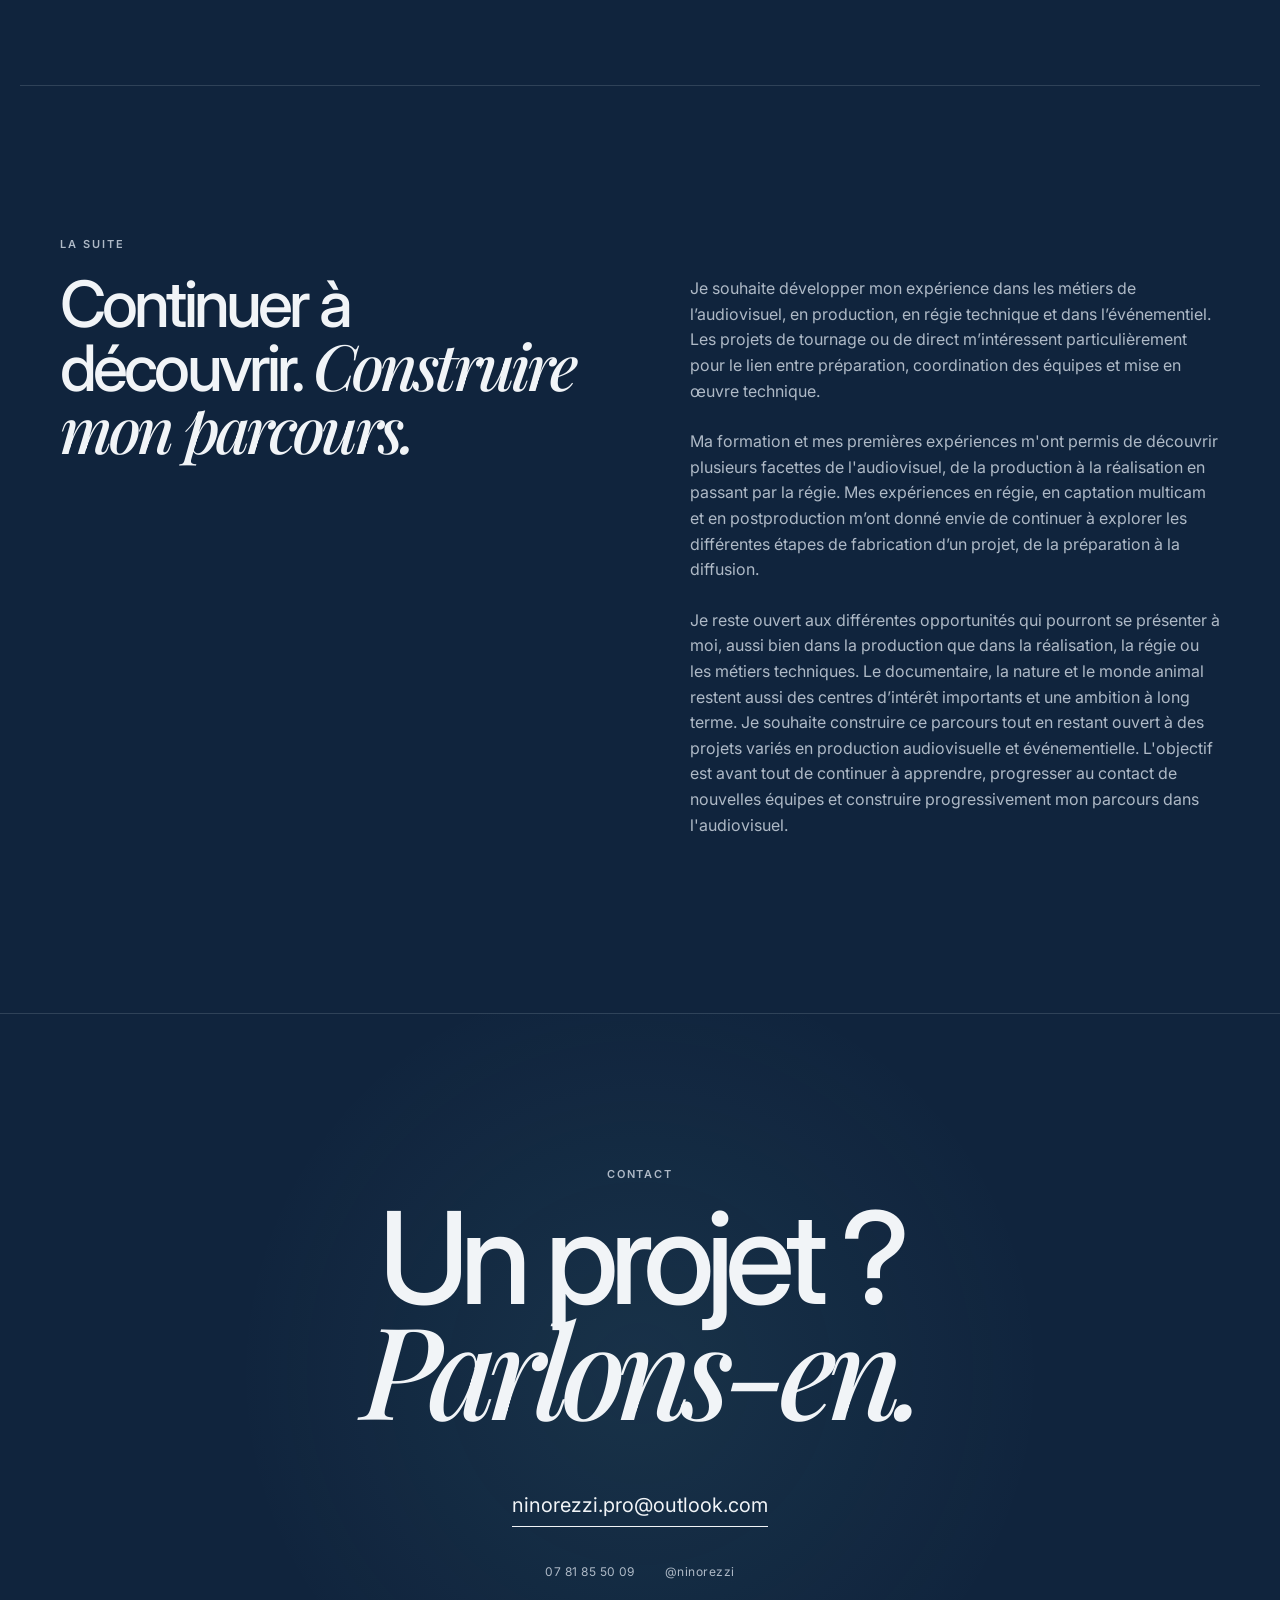
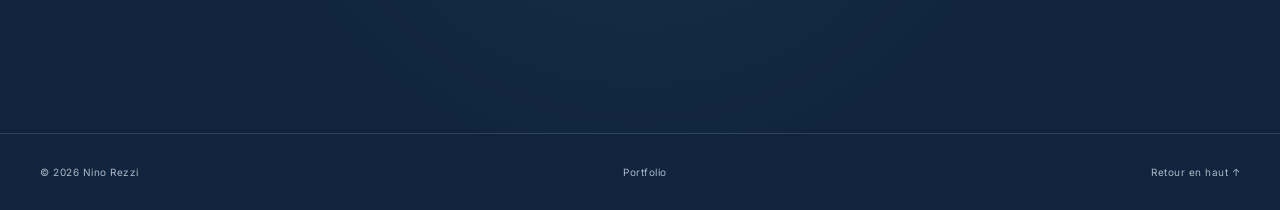
==== commit ebd1d30a: "Update index.html" ====
--- a/index.html
+++ b/index.html
@@ -1,91 +1,1442 @@
 <!DOCTYPE html>
 <html lang="fr">
+
 <head>
+
     <meta charset="UTF-8">
-    <meta name="viewport" content="width=device-width, initial-scale=1.0">
-    <title>Tour de France 2025 — Nino Rezzi</title>
-    <meta name="description" content="Projet Tour de France 2025 — Portfolio de Nino Rezzi.">
-
-    <link rel="stylesheet" href="../style.css">
-    <link rel="stylesheet" href="../projets/project.css">
+
+    <meta
+        name="viewport"
+        content="width=device-width, initial-scale=1.0"
+    >
+
+    <title>Nino Rezzi — Portfolio</title>
+
+    <meta
+        name="description"
+        content="Portfolio de Nino Rezzi — Production audiovisuelle, Régie technique et Événementiel."
+    >
+
+    <link
+        rel="stylesheet"
+        href="style.css?v=20260908"
+    >
 
     <link rel="preconnect" href="https://fonts.googleapis.com">
-    <link rel="preconnect" href="https://fonts.gstatic.com" crossorigin>
-    <link href="https://fonts.googleapis.com/css2?family=Inter:wght@300;400;500;600;700&family=Playfair+Display:ital,wght@0,500;0,600;1,500&display=swap" rel="stylesheet">
+
+    <link
+        rel="preconnect"
+        href="https://fonts.gstatic.com"
+        crossorigin
+    >
+
+    <link
+        href="https://fonts.googleapis.com/css2?family=Inter:wght@300;400;500;600;700&family=Playfair+Display:ital,wght@0,500;0,600;1,500&display=swap"
+        rel="stylesheet"
+    >
+
 </head>
 
-<body class="project-page">
-
-<header class="project-nav">
-    <a href="../index.html" class="logo">NINO<span>.</span></a>
-    <a href="../index.html#projets" class="back-link">← Retour aux projets</a>
+
+<body>
+
+
+<!-- =====================================================
+     NAVIGATION
+===================================================== -->
+
+<header class="navbar">
+
+    <a
+        href="#accueil"
+        class="logo"
+    >
+        NINO<span>.</span>
+    </a>
+
+
+    <nav>
+
+        <a href="#apropos">
+            À propos
+        </a>
+
+        <a href="#projets">
+            Projets
+        </a>
+
+        <a href="#formation">
+            Formation
+        </a>
+
+        <a href="#cv">
+            CV
+        </a>
+
+        <a href="#contact">
+            Contacts
+        </a>
+
+    </nav>
+
+
+    <a
+        href="#contact"
+        class="nav-button"
+    >
+        Me contacter
+    </a>
+
 </header>
 
-<main class="project-main">
-    <header class="project-intro">
-        <p class="eyebrow">STAGIAIRE · ADMINISTRATION</p>
-        <h1>Tour de France 2025</h1>
-        <div class="project-meta">
-            <span>France TV Sport · Administration de production · 2025</span>
+
+
+<main>
+
+
+<!-- =====================================================
+     ACCUEIL
+===================================================== -->
+
+<section
+    id="accueil"
+    class="hero"
+>
+
+    <div class="hero-content">
+
+        <p class="eyebrow">
+            PRODUCTION AUDIOVISUELLE · RÉGIE TECHNIQUE · ÉVÉNEMENTIEL
+        </p>
+
+
+        <h1>
+            Nino<br>
+            <span>Rezzi</span>
+        </h1>
+
+
+        <p class="hero-description">
+
+         Formé à la gestion de production audiovisuelle, j’ai participé à des projets de télévision, de documentaire et d’événementiel. Mes expériences couvrent la production, la régie technique, la captation multicam et le suivi de la post-production.
+
+
+
+        </p>
+
+
+        <div class="hero-buttons">
+
+            <a
+                href="#projets"
+                class="button button-primary"
+            >
+                Voir mes projets
+            </a>
+
+
+            <a
+                href="#cv"
+                class="button button-secondary"
+            >
+                Mon CV
+            </a>
+
         </div>
-    </header>
-
-    <div class="project-hero">
-        <img src="../images/tour-de-france.jpg" alt="Tour de France 2025">
+
     </div>
 
-    <div class="project-grid">
-        <div class="project-content">
-            <section>
-                <h2>Synopsis</h2>
+
+
+    <div class="hero-image">
+
+        <img
+            src="images/hero.jpg"
+            alt="Nino Rezzi"
+        >
+
+
+        <div class="image-caption">
+
+            <span>
+                PORTFOLIO
+            </span>
+
+            <span>
+                2026
+            </span>
+
+        </div>
+
+    </div>
+
+
+
+    <div class="scroll-indicator">
+
+        <span></span>
+
+        SCROLL
+
+    </div>
+
+</section>
+
+
+
+<!-- =====================================================
+     À PROPOS
+===================================================== -->
+
+<section
+    id="apropos"
+    class="section about"
+>
+
+    <div class="section-header">
+
+        <p class="eyebrow">
+            À PROPOS
+        </p>
+
+
+        <h2>
+
+            Raconter le réel.<br>
+
+            <em>
+                Donner du sens aux images.
+            </em>
+
+        </h2>
+
+    </div>
+
+
+
+    <div class="about-grid">
+
+
+        <div class="about-text">
+
+            <p class="large-text">
+
+                 Je m’appelle Nino Rezzi et je suis diplômé d’un BTS Métiers de l’audiovisuel, option gestion de production. Mon parcours m’a fait découvrir plusieurs étapes de fabrication d’un projet audiovisuel, de sa préparation au tournage et à la captation, jusqu’à la postproduction.
+            </p>
+
+
+            <p>
+
+             Au fil de mes expériences en télévision, en documentaire et sur des événements, j’ai contribué à l’organisation des projets, à la coordination des équipes et à leur suivi technique. J’ai aussi découvert le travail en régie et les contraintes propres aux dispositifs en direct.
+
+            </p>
+
+
+            <p>
+Je souhaite poursuivre mon parcours dans des équipes où se rencontrent production audiovisuelle, régie technique et événementiel. J’apprécie les projets qui demandent à la fois de la préparation, de la coordination et de l’adaptation sur le terrain.
+            </p>
+
+
+            <p>
+
+
+        </div>
+
+
+
+        <div class="about-info">
+
+
+            <div class="info-item">
+
+                <span>
+                    Formation
+                </span>
+
+                <strong>
+                    BTS Audiovisuel
+                </strong>
+
+                <small>
+                    Gestion de production
+                </small>
+
+            </div>
+
+
+
+            <div class="info-item">
+
+                <span>
+                    Domaines d'intérêt
+                </span>
+
+                <strong>
+                    Production audiovisuelle · Régie technique · Événementiel
+                </strong>
+
+                <small>
+                    Captation multicam · Postproduction · Documentaire
+                </small>
+
+            </div>
+
+
+
+            <div class="info-item">
+
+                <span>
+                    Profil
+                </span>
+
+                <strong>
+                    Production et réalisation
+                </strong>
+
+                <small>
+                    Organisation · Régie · Coordination
+                </small>
+
+            </div>
+
+
+        </div>
+
+    </div>
+
+</section>
+
+
+
+<!-- =====================================================
+     PROJETS
+===================================================== -->
+
+<section
+    id="projets"
+    class="section projects"
+>
+
+
+    <!-- =================================================
+         EN-TÊTE
+    ================================================== -->
+
+    <div class="projects-heading">
+
+
+        <div class="projects-title">
+
+            <p class="eyebrow">
+                MON TRAVAIL
+            </p>
+
+
+            <div class="projects-title-row">
+
+                <h2>
+                    Mes projets
+                </h2>
+
+                <span class="projects-line"></span>
+
+            </div>
+
+        </div>
+
+
+
+        <p class="projects-description">
+
+            Des plateaux de tournage aux événements en direct,
+            en passant par la production et la réalisation,
+            découvrez une sélection de mes expériences.
+
+        </p>
+
+    </div>
+
+
+
+    <!-- =================================================
+         FILTRES
+         
+         SEULEMENT :
+         TOUS
+         PRODUCTION
+         RÉALISATION
+    ================================================== -->
+
+    <div class="projects-filters">
+
+
+        <button
+            type="button"
+            class="project-filter active"
+            data-filter="all"
+        >
+            Tous
+        </button>
+
+
+        <button
+            type="button"
+            class="project-filter"
+            data-filter="production"
+        >
+            Production
+        </button>
+
+
+        <button
+            type="button"
+            class="project-filter"
+            data-filter="realisation"
+        >
+            Réalisation
+        </button>
+
+
+    </div>
+
+
+
+    <!-- =================================================
+         GRILLE
+    ================================================== -->
+
+    <div class="projects-grid">
+
+
+        <!-- =================================================
+             LE DIBBOUK
+             PRODUCTION · DOCUMENTAIRE
+        ================================================== -->
+
+        <article
+            class="project-card"
+            data-role="production"
+        >
+
+            <div class="project-image">
+
+                <img
+                    src="images/dibbouk.jpg"
+                    alt="Le Dibbouk, fantôme du monde disparu"
+                >
+
+
+                <div class="project-overlay">
+
+                    <div class="project-preview">
+
+                        <span class="preview-label">
+                            MA CONTRIBUTION
+                        </span>
+
+
+                        <p>
+
+                            Gestion de l'équipe technique,
+                            organisation et programmation
+                            du tournage.
+
+                        </p>
+
+
+                        <a
+                            href="projets/dibbouk.html"
+                            class="preview-link"
+                        >
+                            Voir le projet →
+                        </a>
+
+                    </div>
+
+                </div>
+
+            </div>
+
+
+
+            <div class="project-info">
+
+                <span class="project-category">
+                    PRODUCTION · DOCUMENTAIRE
+                </span>
+
+
+                <h3>
+                    Le Dibbouk, fantôme du monde disparu
+                </h3>
+
+
+                <a
+                    href="projets/dibbouk.html"
+                    class="project-link"
+                >
+                    Voir le projet →
+                </a>
+
+            </div>
+
+        </article>
+
+
+
+        <!-- =================================================
+             ROLAND GARROS
+             PRODUCTION · TÉLÉVISION
+        ================================================== -->
+
+        <article
+            class="project-card"
+            data-role="production"
+        >
+
+            <div class="project-image">
+
+                <img
+                    src="images/roland-garros.jpg"
+                    alt="Roland Garros 2025"
+                >
+
+
+                <div class="project-overlay">
+
+                    <div class="project-preview">
+
+                        <span class="preview-label">
+                            MA CONTRIBUTION
+                        </span>
+
+
+                        <p>
+
+                            Installation du car régie et du plateau,
+                            visite des installations, planification TV,
+                            coordination antenne et publicité.
+
+                        </p>
+
+
+                        <a
+                            href="projets/roland-garros.html"
+                            class="preview-link"
+                        >
+                            Voir le projet →
+                        </a>
+
+                    </div>
+
+                </div>
+
+            </div>
+
+
+
+            <div class="project-info">
+
+                <span class="project-category">
+                    PRODUCTION · TÉLÉVISION
+                </span>
+
+
+                <h3>
+                    Roland Garros 2025
+                </h3>
+
+
+                <a
+                    href="projets/roland-garros.html"
+                    class="project-link"
+                >
+                    Voir le projet →
+                </a>
+
+            </div>
+
+        </article>
+
+
+
+        <!-- =================================================
+             TOUR DE FRANCE
+             PRODUCTION · TÉLÉVISION
+        ================================================== -->
+
+        <article
+            class="project-card"
+            data-role="production"
+        >
+
+            <div class="project-image">
+
+                <img
+                    src="images/tour-de-france.jpg"
+                    alt="Tour de France 2025"
+                >
+
+
+                <div class="project-overlay">
+
+                    <div class="project-preview">
+
+                        <span class="preview-label">
+                            MA CONTRIBUTION
+                        </span>
+
+
+                        <p>
+
+                            Suivi des accréditations de l'équipe
+                            technique et des journalistes sur
+                            l'ensemble du Tour de France.
+
+                        </p>
+
+
+                        <a
+                            href="projets/tour-de-france.html"
+                            class="preview-link"
+                        >
+                            Voir le projet →
+                        </a>
+
+                    </div>
+
+                </div>
+
+            </div>
+
+
+
+            <div class="project-info">
+
+                <span class="project-category">
+                    PRODUCTION · TÉLÉVISION
+                </span>
+
+
+                <h3>
+                    Tour de France 2025
+                </h3>
+
+
+                <a
+                    href="projets/tour-de-france.html"
+                    class="project-link"
+                >
+                    Voir le projet →
+                </a>
+
+            </div>
+
+        </article>
+
+
+
+        <!-- =================================================
+             14 JUILLET
+             PRODUCTION · TÉLÉVISION
+        ================================================== -->
+
+        <article
+            class="project-card"
+            data-role="production"
+        >
+
+            <div class="project-image">
+
+                <img
+                    src="images/14-juillet.jpg"
+                    alt="14 juillet 2025"
+                >
+
+
+                <div class="project-overlay">
+
+                    <div class="project-preview">
+
+                        <span class="preview-label">
+                            MA CONTRIBUTION
+                        </span>
+
+
+                        <p>
+
+                            Planification des repérages et préparation
+                            technique du dispositif destiné à obtenir
+                            les images aériennes du défilé.
+
+                        </p>
+
+
+                        <a
+                            href="projets/14-juillet.html"
+                            class="preview-link"
+                        >
+                            Voir le projet →
+                        </a>
+
+                    </div>
+
+                </div>
+
+            </div>
+
+
+
+            <div class="project-info">
+
+                <span class="project-category">
+                    PRODUCTION · TÉLÉVISION
+                </span>
+
+
+                <h3>
+                    14 juillet 2025
+                </h3>
+
+
+                <a
+                    href="projets/14-juillet.html"
+                    class="project-link"
+                >
+                    Voir le projet →
+                </a>
+
+            </div>
+
+        </article>
+
+
+
+        <!-- =================================================
+             EXPÉRIENCE EN RÉGIE
+             
+             CLASSÉE DANS RÉALISATION
+             MAIS LABEL = RÉGIE TV
+        ================================================== -->
+
+        <article
+            class="project-card"
+            data-role="realisation"
+        >
+
+            <div class="project-image">
+
+                <img
+                    src="images/regie.jpg"
+                    alt="Expérience en régie TV"
+                >
+
+
+                <div class="project-overlay">
+
+                    <div class="project-preview">
+
+                        <span class="preview-label">
+                            MA CONTRIBUTION
+                        </span>
+
+
+                        <p>
+
+                            Installation des caméras à distance,
+                            cadrage en direct et participation
+                            à la réalisation avec le réalisateur.
+
+                        </p>
+
+
+                        <a
+                            href="projets/regie.html"
+                            class="preview-link"
+                        >
+                            Voir l'expérience →
+                        </a>
+
+                    </div>
+
+                </div>
+
+            </div>
+
+
+
+            <div class="project-info">
+
+                <span class="project-category">
+                    RÉGIE TV
+                </span>
+
+
+                <h3>
+                    Expérience en régie
+                </h3>
+
+
+                <a
+                    href="projets/regie.html"
+                    class="project-link"
+                >
+                    Voir l'expérience →
+                </a>
+
+            </div>
+
+        </article>
+
+
+
+        <!-- =================================================
+             PCP
+             PRODUCTION · DOCUMENTAIRE
+        ================================================== -->
+
+        <article
+            class="project-card"
+            data-role="production"
+        >
+
+            <div class="project-image">
+
+                <img
+                    src="images/pcp-relation.jpg"
+                    alt="PCP — In relation to Whom"
+                >
+
+
+                <div class="project-overlay">
+
+                    <div class="project-preview">
+
+                        <span class="preview-label">
+                            MA CONTRIBUTION
+                        </span>
+
+
+                        <p>
+
+                            Organisation, suivi social et juridique,
+                            gestion financière et suivi technique.
+
+                        </p>
+
+
+                        <a
+                            href="projets/pcp-relation.html"
+                            class="preview-link"
+                        >
+                            Voir le projet →
+                        </a>
+
+                    </div>
+
+                </div>
+
+            </div>
+
+
+
+            <div class="project-info">
+
+                <span class="project-category">
+                    PRODUCTION · DOCUMENTAIRE
+                </span>
+
+
+                <h3>
+                    PCP — In relation to Whom
+                </h3>
+
+
+                <a
+                    href="projets/pcp-relation.html"
+                    class="project-link"
+                >
+                    Voir le projet →
+                </a>
+
+            </div>
+
+        </article>
+
+
+
+        <!-- =================================================
+             JT
+             RÉALISATEUR · TÉLÉVISION
+        ================================================== -->
+
+        <article
+            class="project-card"
+            data-role="realisation"
+        >
+
+            <div class="project-image">
+
+                <img
+                    src="images/jt-direct.jpg"
+                    alt="Réalisation en direct d'un journal télévisé"
+                >
+
+
+                <div class="project-overlay">
+
+                    <div class="project-preview">
+
+                        <span class="preview-label">
+                            MA CONTRIBUTION
+                        </span>
+
+
+                        <p>
+
+                            Réalisation du plateau du JT en direct
+                            et création artistique du programme :
+                            couleurs, typographie et choix techniques.
+
+                        </p>
+
+
+                        <a
+                            href="projets/jt-direct.html"
+                            class="preview-link"
+                        >
+                            Voir le projet →
+                        </a>
+
+                    </div>
+
+                </div>
+
+            </div>
+
+
+
+            <div class="project-info">
+
+                <span class="project-category">
+                    RÉALISATEUR · TÉLÉVISION
+                </span>
+
+
+                <h3>
+                    JT en direct
+                </h3>
+
+
+                <a
+                    href="projets/jt-direct.html"
+                    class="project-link"
+                >
+                    Voir le projet →
+                </a>
+
+            </div>
+
+        </article>
+
+
+
+        <!-- =================================================
+             JPO
+             RÉALISATEUR · TÉLÉVISION
+        ================================================== -->
+
+        <article
+            class="project-card"
+            data-role="realisation"
+        >
+
+            <div class="project-image">
+
+                <img
+                    src="images/jpo.jpg"
+                    alt="Réalisation en direct des portes ouvertes"
+                >
+
+
+                <div class="project-overlay">
+
+                    <div class="project-preview">
+
+                        <span class="preview-label">
+                            MA CONTRIBUTION
+                        </span>
+
+
+                        <p>
+
+                            Réalisation du plateau JPO en direct
+                            et création artistique autour
+                            de la diffusion.
+
+                        </p>
+
+
+                        <a
+                            href="projets/jpo.html"
+                            class="preview-link"
+                        >
+                            Voir le projet →
+                        </a>
+
+                    </div>
+
+                </div>
+
+            </div>
+
+
+
+            <div class="project-info">
+
+                <span class="project-category">
+                    RÉALISATEUR · TÉLÉVISION
+                </span>
+
+
+                <h3>
+                    Portes ouvertes du BTS
+                </h3>
+
+
+                <a
+                    href="projets/jpo.html"
+                    class="project-link"
+                >
+                    Voir le projet →
+                </a>
+
+            </div>
+
+        </article>
+
+
+    </div>
+
+</section>
+
+
+
+<!-- =====================================================
+     FORMATION
+===================================================== -->
+
+<section
+    id="formation"
+    class="section formation"
+>
+
+
+    <div class="section-header">
+
+        <p class="eyebrow">
+            PARCOURS
+        </p>
+
+
+        <h2>
+            Formation
+        </h2>
+
+    </div>
+
+
+
+    <div class="timeline">
+
+
+        <div class="timeline-item">
+
+            <div class="timeline-date">
+                2024 — 2026
+            </div>
+
+
+            <div class="timeline-content">
+
+                <span>
+                    FORMATION
+                </span>
+
+
+                <h3>
+                    BTS Audiovisuel — Gestion de production
+                </h3>
+
+
                 <p>
-                    À l’occasion du Tour de France 2025, cette expérience
-                    constitue une immersion au sein de France TV Sport et plus
-                    particulièrement dans les activités d’administration de
-                    production nécessaires au déploiement des équipes sur
-                    l’ensemble de l’épreuve.
+
+                    Formation spécialisée dans la gestion de
+                    production audiovisuelle, permettant de
+                    comprendre et de participer aux différentes
+                    étapes de fabrication d'un projet, de la
+                    préparation à la post-production.
+
                 </p>
-            </section>
-
-            <section>
-                <h2>Ma contribution</h2>
+
+            </div>
+
+        </div>
+
+
+
+        <div class="timeline-item">
+
+            <div class="timeline-date">
+                2022 — 2024
+            </div>
+
+
+            <div class="timeline-content">
+
+                <span>
+                    FORMATION
+                </span>
+
+
+                <h3>
+                    CPGE ECT
+                </h3>
+
+
                 <p>
-                    Participation au suivi administratif des équipes techniques
-                    et des journalistes mobilisés sur le Tour de France. Contact
-                    des différents intervenants afin de recueillir et transmettre
-                    les informations nécessaires à l’obtention de leurs
-                    accréditations et assurer leur accès aux différents
-                    dispositifs du Tour.
+
+                    Classe préparatoire économique et commerciale
+                    voie technologique. Formation intensive de deux
+                    années axée notamment sur l'économie, le management,
+                    les mathématiques, les langues et la culture générale,
+                    préparant aux concours des écoles de commerce.
+
                 </p>
-            </section>
+
+            </div>
+
         </div>
 
-        <aside class="project-side">
-            <div class="info-block">
-                <span class="info-label">Structure / production</span>
-                <div class="info-value">France TV Sport</div>
-            </div>
-
-            <div class="info-block">
-                <span class="info-label">Mon rôle</span>
-                <div class="info-value">Stagiaire de production</div>
-            </div>
-
-            <div class="info-block">
-                <span class="info-label">Informations complémentaires</span>
+
+
+        <div class="timeline-item">
+
+            <div class="timeline-date">
+                2022
+            </div>
+
+
+            <div class="timeline-content">
+
+                <span>
+                    DIPLÔME
+                </span>
+
+
+                <h3>
+                    Baccalauréat STMG — Mention Bien
+                </h3>
+
+
                 <p>
-                    Travail au sein de France TV Sport avec Catherine Deschamps,
-                    administratrice de production.
+
+                    Obtention du baccalauréat Sciences et Technologies
+                    du Management et de la Gestion, avec mention Bien.
+
                 </p>
-            </div>
-        </aside>
+
+            </div>
+
+        </div>
+
+
     </div>
+
+</section>
+
+
+
+<!-- =====================================================
+     CV
+===================================================== -->
+
+<section
+    id="cv"
+    class="section cv"
+>
+
+
+    <div class="cv-container">
+
+
+        <div>
+
+            <p class="eyebrow">
+                MON PARCOURS
+            </p>
+
+
+            <h2>
+                Mon CV
+            </h2>
+
+
+            <p>
+
+                Retrouvez mon parcours, mes expériences
+                professionnelles, ma formation et mes compétences
+                dans mon CV.
+
+            </p>
+
+        </div>
+
+
+
+        <a
+    href="documents/CV-Nino-Rezzi.pdf"
+    class="button button-primary"
+    download="CV-Nino-Rezzi.pdf"
+>
+    Télécharger mon CV →
+</a>
+
+
+    </div>
+
+</section>
+
+
+
+<!-- =====================================================
+     OBJECTIFS
+===================================================== -->
+<section class="section objectives">
+
+    <div class="objectives-grid">
+
+        <div>
+
+            <p class="eyebrow">
+                LA SUITE
+            </p>
+
+            <h2>
+                Continuer à découvrir.
+                <em>Construire mon parcours.</em>
+            </h2>
+
+        </div>
+
+        <div class="objective-text">
+
+            <p>
+               Je souhaite développer mon expérience dans les métiers de l’audiovisuel, en production, en régie technique et dans l’événementiel. Les projets de tournage ou de direct m’intéressent particulièrement pour le lien entre préparation, coordination des équipes et mise en œuvre technique.
+            </p>
+
+            <p>
+                Ma formation et mes premières expériences m'ont permis de
+                découvrir plusieurs facettes de l'audiovisuel, de la production
+                à la réalisation en passant par la régie. Mes expériences en régie, en captation multicam et en postproduction m’ont donné envie de continuer à explorer les différentes étapes de fabrication d’un projet, de la préparation à la diffusion.
+            </p>
+
+            <p>
+                Je reste ouvert aux différentes opportunités qui pourront se
+                présenter à moi, aussi bien dans la production que dans la
+                réalisation, la régie ou les métiers techniques.
+                Le documentaire, la nature et le monde animal restent aussi des centres d’intérêt importants et une ambition à long terme. Je souhaite construire ce parcours tout en restant ouvert à des projets variés en production audiovisuelle et événementielle.
+                L'objectif est
+                avant tout de continuer à apprendre, progresser au contact de
+                nouvelles équipes et construire progressivement mon parcours
+                dans l'audiovisuel.
+            </p>
+
+        </div>
+
+    </div>
+
+</section>
+<!-- =====================================================
+     CONTACT
+===================================================== -->
+
+<section
+    id="contact"
+    class="contact"
+>
+
+
+    <div class="contact-content">
+
+
+        <p class="eyebrow">
+            CONTACT
+        </p>
+
+
+        <h2>
+
+            Un projet ?<br>
+
+            <em>
+                Parlons-en.
+            </em>
+
+        </h2>
+
+
+        <a
+            href="mailto:Ninorezzi10@outlook.fr"
+            class="contact-email"
+        >
+            ninorezzi.pro@outlook.com
+        </a>
+
+
+        <div class="contact-details">
+
+            <a href="tel:+33781855009">
+                07 81 85 50 09
+            </a>
+
+
+            <a
+                href="https://www.instagram.com/ninorezzi/"
+                target="_blank"
+                rel="noopener noreferrer"
+            >
+                @ninorezzi
+            </a>
+
+        </div>
+
+
+    </div>
+
+</section>
+
+
 </main>
 
-<footer class="project-footer">
-    <span>© 2026 Nino Rezzi</span>
-    <a href="../index.html#projets">Retour aux projets ↑</a>
+
+
+<!-- =====================================================
+     FOOTER
+===================================================== -->
+
+<footer>
+
+    <span>
+        © 2026 Nino Rezzi
+    </span>
+
+
+    <span>
+        Portfolio
+    </span>
+
+
+    <a href="#accueil">
+        Retour en haut ↑
+    </a>
+
 </footer>
 
+
+
+<!-- =====================================================
+     FILTRE DES PROJETS
+===================================================== -->
+
+<script>
+
+document.addEventListener(
+    "DOMContentLoaded",
+    () => {
+
+        const filters =
+            document.querySelectorAll(
+                ".project-filter"
+            );
+
+
+        const cards =
+            document.querySelectorAll(
+                ".project-card"
+            );
+
+
+        filters.forEach(
+            (filter) => {
+
+                filter.addEventListener(
+                    "click",
+                    () => {
+
+                        const selectedFilter =
+                            filter.dataset.filter;
+
+
+                        /* -----------------------------
+                           BOUTON ACTIF
+                        ----------------------------- */
+
+                        filters.forEach(
+                            (item) => {
+
+                                item.classList.remove(
+                                    "active"
+                                );
+
+                            }
+                        );
+
+
+                        filter.classList.add(
+                            "active"
+                        );
+
+
+                        /* -----------------------------
+                           FILTRAGE
+                        ----------------------------- */
+
+                        cards.forEach(
+                            (card) => {
+
+                                const role =
+                                    card.dataset.role;
+
+
+                                if (
+                                    selectedFilter === "all" ||
+                                    role === selectedFilter
+                                ) {
+
+                                    card.hidden = false;
+
+                                } else {
+
+                                    card.hidden = true;
+
+                                }
+
+                            }
+                        );
+
+                    }
+                );
+
+            }
+        );
+
+    }
+);
+
+</script>
+
+
 </body>
+
 </html>
